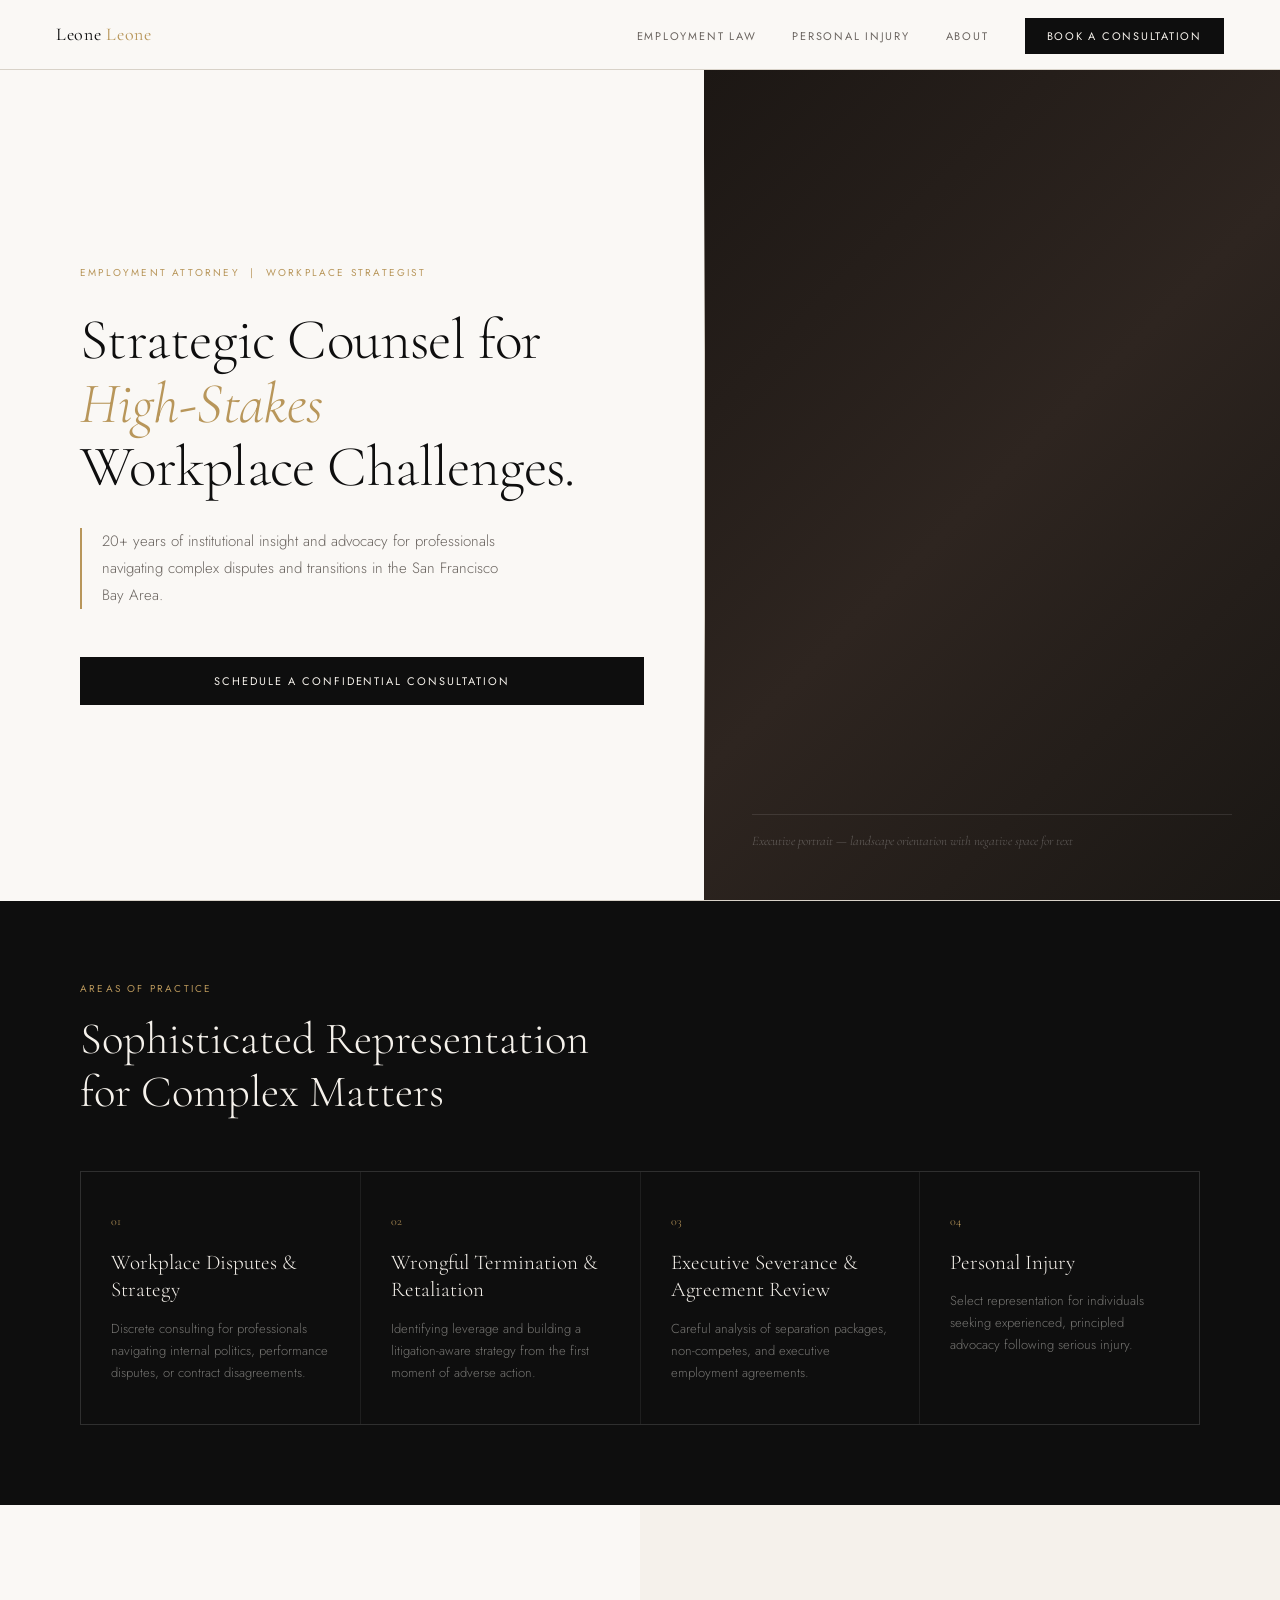
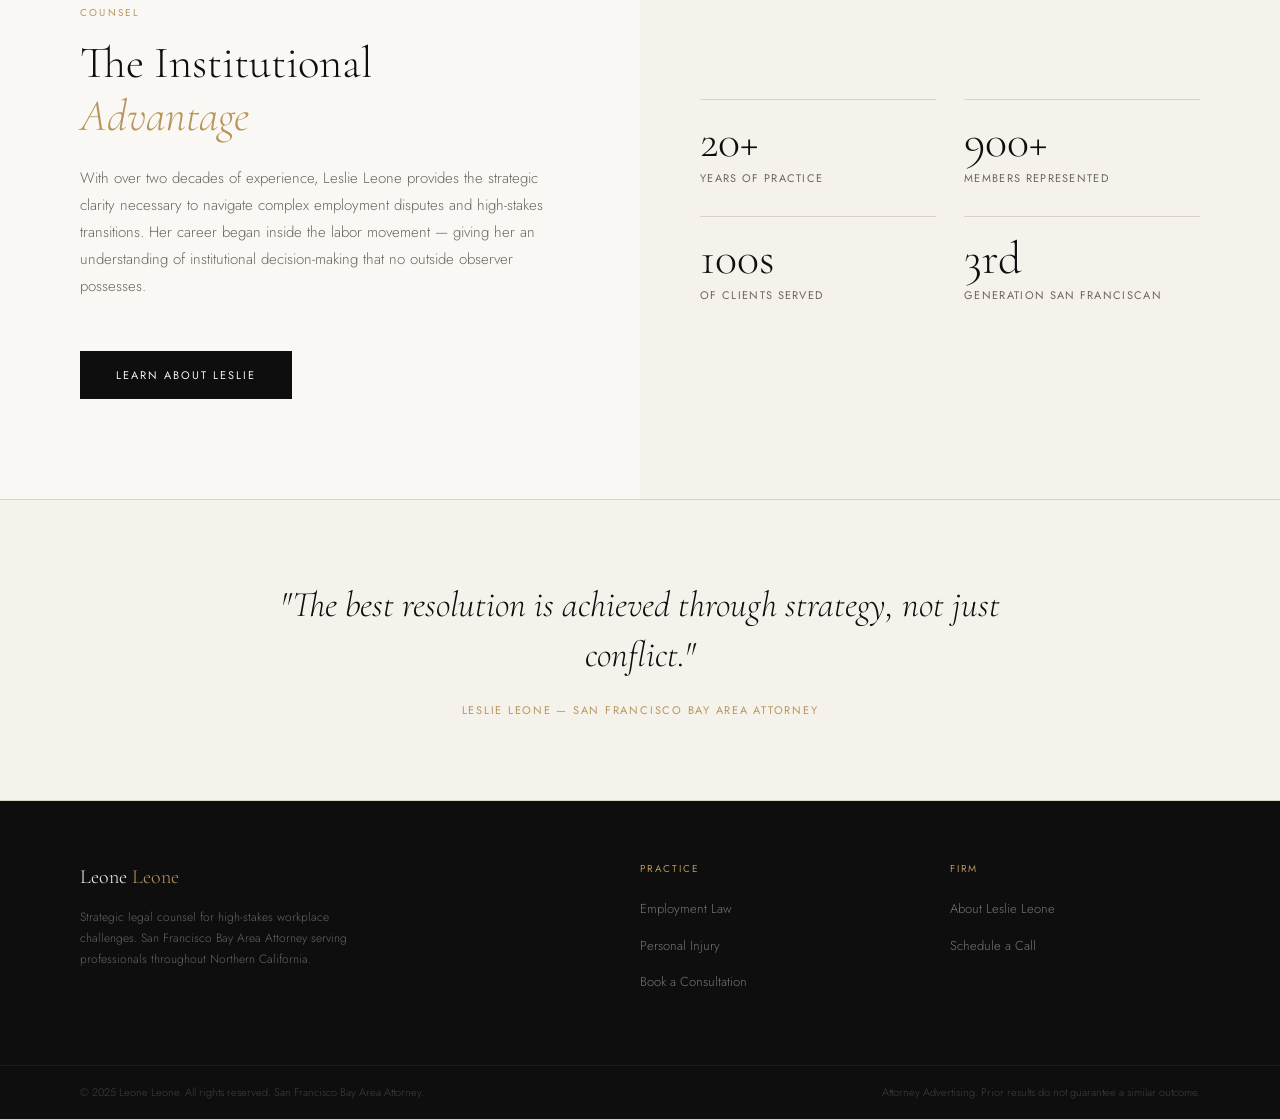
==== index.html @ 6343dbb2 "Rename leone-law-firm.html to index.html" ====
<!DOCTYPE html>
<html lang="en">
<head>
<meta charset="UTF-8">
<meta name="viewport" content="width=device-width, initial-scale=1.0">
<title>Leone Leone | San Francisco Bay Area Attorney</title>
<meta name="description" content="Strategic legal counsel for high-stakes workplace challenges. San Francisco Bay Area Attorney Leslie Leone — Employment Law and Personal Injury.">
<link rel="preconnect" href="https://fonts.googleapis.com">
<link href="https://fonts.googleapis.com/css2?family=Cormorant+Garamond:ital,wght@0,300;0,400;1,300;1,400&family=Jost:wght@200;300;400;500&display=swap" rel="stylesheet">
<style>
:root{--ink:#0e0e0e;--cream:#f5f1eb;--ww:#faf8f5;--gold:#b8965a;--goldl:#d4b07a;--mid:#6b6560;--rule:#d8d2c8;--ser:'Cormorant Garamond',Georgia,serif;--san:'Jost',sans-serif}
*,*::before,*::after{box-sizing:border-box;margin:0;padding:0}
html{scroll-behavior:smooth}
body{font-family:var(--san);background:var(--ww);color:var(--ink);font-size:16px;line-height:1.6;font-weight:300;-webkit-font-smoothing:antialiased}
nav{position:fixed;top:0;left:0;right:0;z-index:100;padding:0 56px;height:70px;display:flex;align-items:center;justify-content:space-between;background:rgba(250,248,245,.97);backdrop-filter:blur(12px);border-bottom:1px solid var(--rule)}
.logo{font-family:var(--ser);font-size:18px;font-weight:400;letter-spacing:.04em;color:var(--ink);text-decoration:none;cursor:pointer}
.logo span{color:var(--gold)}
.nl{display:flex;align-items:center;gap:36px;list-style:none}
.nl a{font-size:11px;font-weight:400;letter-spacing:.16em;text-transform:uppercase;color:var(--mid);text-decoration:none;cursor:pointer;transition:color .2s}
.nl a:hover{color:var(--ink)}
.ncta{background:var(--ink)!important;color:var(--cream)!important;padding:10px 22px!important;transition:background .2s!important}
.ncta:hover{background:var(--gold)!important;color:var(--ink)!important}
.page{display:none;padding-top:70px;min-height:100vh}
.page.active{display:block}
/* HERO */
.hero{min-height:calc(100vh - 70px);display:grid;grid-template-columns:55% 45%;position:relative;overflow:hidden}
.ht{display:flex;flex-direction:column;justify-content:center;padding:80px 60px 80px 80px}
.eyebrow{font-size:10px;font-weight:400;letter-spacing:.22em;text-transform:uppercase;color:var(--gold);margin-bottom:28px}
.headline{font-family:var(--ser);font-size:clamp(40px,4.5vw,66px);font-weight:300;line-height:1.1;margin-bottom:28px;letter-spacing:-.01em}
.headline em{font-style:italic;color:var(--gold)}
.subline{font-size:15px;font-weight:300;line-height:1.8;color:var(--mid);max-width:440px;margin-bottom:48px;border-left:2px solid var(--gold);padding-left:20px}
.btn{display:inline-block;background:var(--ink);color:var(--cream);font-size:11px;font-weight:400;letter-spacing:.18em;text-transform:uppercase;text-decoration:none;padding:16px 36px;cursor:pointer;border:none;transition:background .25s,color .25s;font-family:var(--san)}
.btn:hover{background:var(--gold);color:var(--ink)}
.hip{background:#1a1714;position:relative;overflow:hidden}
.hip::before{content:'';position:absolute;inset:0;background:linear-gradient(135deg,#1c1714 0%,#2e2520 50%,#1a1714 100%)}
.hipc{position:absolute;bottom:48px;left:48px;right:48px;font-family:var(--ser);font-size:13px;font-weight:300;font-style:italic;color:rgba(255,255,255,.28);border-top:1px solid rgba(255,255,255,.1);padding-top:16px}
.hero::after{content:'';position:absolute;left:55%;top:10%;bottom:10%;width:1px;background:linear-gradient(to bottom,transparent,var(--rule) 30%,var(--rule) 70%,transparent);pointer-events:none}
/* SHARED */
.sl{font-size:10px;font-weight:400;letter-spacing:.22em;text-transform:uppercase;color:var(--gold);margin-bottom:16px}
.st{font-family:var(--ser);font-size:clamp(30px,3.5vw,50px);font-weight:300;line-height:1.18;margin-bottom:22px}
.st em{font-style:italic;color:var(--gold)}
.sb{font-size:15px;font-weight:300;line-height:1.8;color:var(--mid)}
hr.r{border:none;border-top:1px solid var(--rule);margin:0 80px}
/* PRACTICE STRIP */
.ps{background:var(--ink);padding:80px}
.pgrid{display:grid;grid-template-columns:repeat(4,1fr);gap:1px;background:rgba(255,255,255,.07);margin-top:52px;border:1px solid rgba(255,255,255,.07)}
.pc{background:var(--ink);padding:40px 30px;cursor:pointer;transition:background .2s}
.pc:hover{background:#1d1a17}
.pn{font-family:var(--ser);font-size:12px;color:var(--gold);margin-bottom:18px}
.pt{font-family:var(--ser);font-size:21px;font-weight:300;color:var(--cream);line-height:1.3;margin-bottom:14px}
.pb{font-size:13px;font-weight:300;color:rgba(245,241,235,.45);line-height:1.7}
/* ABOUT TEASER */
.asplit{display:grid;grid-template-columns:1fr 1fr}
.al{padding:100px 60px 100px 80px}
.ar{background:var(--cream);padding:100px 80px 100px 60px;display:flex;align-items:center}
.stats{display:grid;grid-template-columns:1fr 1fr;gap:28px;width:100%}
.stat{border-top:1px solid var(--rule);padding-top:18px}
.stn{font-family:var(--ser);font-size:46px;font-weight:300;line-height:1;margin-bottom:6px}
.stl{font-size:11px;font-weight:400;letter-spacing:.12em;text-transform:uppercase;color:var(--mid)}
/* QUOTE */
.qband{background:var(--cream);padding:80px;text-align:center;border-top:1px solid var(--rule);border-bottom:1px solid var(--rule)}
.qband blockquote{font-family:var(--ser);font-size:clamp(22px,3vw,36px);font-weight:300;font-style:italic;line-height:1.4;color:var(--ink);max-width:800px;margin:0 auto}
.qband cite{display:block;margin-top:22px;font-size:11px;font-weight:400;letter-spacing:.16em;text-transform:uppercase;color:var(--gold);font-style:normal}
/* FOOTER */
footer{background:var(--ink);padding:60px 80px;display:grid;grid-template-columns:2fr 1fr 1fr;gap:60px}
.fb{font-family:var(--ser);font-size:20px;font-weight:300;color:var(--cream);margin-bottom:14px}
.fb span{color:var(--gold)}
.ftag{font-size:12px;font-weight:300;color:rgba(245,241,235,.38);line-height:1.75;max-width:300px}
.fc h4{font-size:10px;font-weight:400;letter-spacing:.18em;text-transform:uppercase;color:var(--gold);margin-bottom:18px}
.fc ul{list-style:none}
.fc li{margin-bottom:11px}
.fc a{font-size:13px;font-weight:300;color:rgba(245,241,235,.45);text-decoration:none;cursor:pointer;transition:color .2s}
.fc a:hover{color:var(--cream)}
.fbot{background:var(--ink);padding:18px 80px;border-top:1px solid rgba(255,255,255,.05);display:flex;justify-content:space-between;flex-wrap:wrap;gap:8px}
.fbot p{font-size:11px;color:rgba(245,241,235,.22);font-weight:300}
/* ABOUT PAGE */
.ahero{padding:80px;border-bottom:1px solid var(--rule);display:grid;grid-template-columns:2fr 1fr;gap:80px;align-items:end}
.asecs{padding:80px;display:grid;grid-template-columns:1fr 1fr 1fr;gap:56px}
.asec h3{font-family:var(--ser);font-size:26px;font-weight:300;margin-bottom:18px;padding-bottom:16px;border-bottom:1px solid var(--rule)}
.asec p{font-size:14px;line-height:1.85;color:var(--mid);font-weight:300;margin-bottom:14px}
/* EMPLOYMENT */
.emph{background:var(--ink);padding:100px 80px;position:relative;overflow:hidden}
.emph::before{content:'';position:absolute;inset:0;background:radial-gradient(ellipse at 70% 50%,rgba(184,150,90,.07) 0%,transparent 65%);pointer-events:none}
.feats{background:var(--cream);padding:80px;border-bottom:1px solid var(--rule)}
.feati{display:grid;grid-template-columns:1fr 2fr;gap:80px}
.fbadge{font-size:10px;font-weight:400;letter-spacing:.2em;text-transform:uppercase;color:var(--gold);margin-bottom:14px}
.fq{font-family:var(--ser);font-style:italic;font-size:17px;line-height:1.7;color:var(--mid);border-left:2px solid var(--gold);padding-left:20px;margin-bottom:32px}
.sbul{list-style:none;display:grid;grid-template-columns:1fr 1fr;gap:18px}
.sbul li{padding:20px 22px;background:var(--ww);border:1px solid var(--rule)}
.sbul li strong{display:block;font-size:11px;font-weight:500;letter-spacing:.12em;text-transform:uppercase;margin-bottom:6px}
.sbul li span{font-size:13px;color:var(--mid);font-weight:300;line-height:1.6}
.sgrid{padding:0 80px 80px;display:grid;grid-template-columns:1fr 1fr 1fr;gap:1px;background:var(--rule)}
.si{background:var(--ww);padding:40px 32px}
.sin{font-family:var(--ser);font-size:11px;color:var(--gold);margin-bottom:14px;letter-spacing:.06em}
.si h3{font-family:var(--ser);font-size:23px;font-weight:300;margin-bottom:12px;line-height:1.25}
.si p{font-size:13px;color:var(--mid);line-height:1.75;font-weight:300}
.ctabar{background:var(--cream);padding:44px 80px;border-top:1px solid var(--rule);display:flex;align-items:center;gap:36px;flex-wrap:wrap}
/* BOOKING */
.bkhead{padding:80px 80px 56px;border-bottom:1px solid var(--rule);max-width:720px}
.bkcards{padding:60px 80px;display:grid;grid-template-columns:repeat(3,1fr);gap:22px}
.bkc{border:1px solid var(--rule);padding:38px 30px;cursor:pointer;transition:border-color .25s,box-shadow .25s}
.bkc:hover{border-color:var(--gold);box-shadow:0 6px 32px rgba(0,0,0,.06)}
.bkc.dk{border-color:var(--ink);background:var(--ink)}
.bcl{font-size:10px;font-weight:400;letter-spacing:.2em;text-transform:uppercase;color:var(--gold);margin-bottom:10px}
.bkc.dk .bcl{color:var(--goldl)}
.bdur{font-family:var(--ser);font-size:48px;font-weight:300;color:var(--ink);line-height:1;margin-bottom:2px}
.bkc.dk .bdur{color:var(--cream)}
.bunt{font-size:11px;color:var(--mid);letter-spacing:.1em;text-transform:uppercase;margin-bottom:18px}
.bkc.dk .bunt{color:rgba(245,241,235,.4)}
.bprice{font-family:var(--ser);font-size:26px;font-weight:300;margin-bottom:14px;padding-bottom:14px;border-bottom:1px solid var(--rule)}
.bkc.dk .bprice{color:var(--cream);border-bottom-color:rgba(255,255,255,.1)}
.bdesc{font-size:13px;font-weight:300;color:var(--mid);line-height:1.75;margin-bottom:26px}
.bkc.dk .bdesc{color:rgba(245,241,235,.5)}
.bbtn{display:block;width:100%;padding:12px;background:transparent;border:1px solid var(--rule);font-size:11px;letter-spacing:.14em;text-transform:uppercase;cursor:pointer;font-family:var(--san);text-align:center;transition:background .2s,color .2s,border-color .2s}
.bbtn:hover{background:var(--ink);color:var(--cream);border-color:var(--ink)}
.bkc.dk .bbtn{border-color:var(--gold);color:var(--gold)}
.bkc.dk .bbtn:hover{background:var(--gold);color:var(--ink)}
.bform{padding:0 80px 80px;max-width:880px}
.bftitle{font-family:var(--ser);font-size:26px;font-weight:300;margin-bottom:32px;padding-bottom:18px;border-bottom:1px solid var(--rule)}
.fgrid{display:grid;grid-template-columns:1fr 1fr;gap:18px}
.fg{display:flex;flex-direction:column;gap:7px}
.fg.full{grid-column:1/-1}
.fg label{font-size:10px;font-weight:500;letter-spacing:.15em;text-transform:uppercase;color:var(--mid)}
.fg input,.fg select,.fg textarea{border:1px solid var(--rule);background:transparent;padding:11px 15px;font-family:var(--san);font-size:14px;font-weight:300;color:var(--ink);outline:none;transition:border-color .2s;-webkit-appearance:none;width:100%}
.fg input:focus,.fg select:focus,.fg textarea:focus{border-color:var(--gold)}
.fg textarea{resize:vertical;min-height:110px}
.snote{font-size:12px;color:var(--mid);font-weight:300;font-style:italic;margin-top:4px}
.ackw{margin-top:22px;padding:22px;background:var(--cream);border:1px solid var(--rule);display:flex;gap:14px;align-items:flex-start}
.ackw input[type=checkbox]{margin-top:2px;width:15px;height:15px;flex-shrink:0;accent-color:var(--ink);cursor:pointer}
.ackw p{font-size:12px;font-weight:300;color:var(--mid);line-height:1.7}
.subm{margin-top:26px;padding:15px 44px;background:var(--ink);color:var(--cream);border:none;font-family:var(--san);font-size:11px;letter-spacing:.18em;text-transform:uppercase;cursor:pointer;transition:background .2s}
.subm:hover{background:var(--gold);color:var(--ink)}
/* SUCCESS */
.succ{display:none;padding:100px 80px;max-width:720px}
.succ.on{display:block}
.succmark{font-family:var(--ser);font-size:44px;color:var(--gold);margin-bottom:28px}
.succ h2{font-family:var(--ser);font-size:36px;font-weight:300;margin-bottom:18px;line-height:1.2}
.succ > p{font-size:15px;font-weight:300;color:var(--mid);line-height:1.8;margin-bottom:14px}
.eprev{margin-top:36px;border:1px solid var(--rule)}
.ehead{padding:14px 22px;background:var(--ink);font-size:11px;letter-spacing:.11em;text-transform:uppercase;color:var(--cream);font-weight:300}
.ebody{padding:26px 22px;font-size:14px;font-weight:300;color:var(--mid);line-height:1.8}
.ebody p{margin-bottom:12px}
.ebody ul{padding-left:20px;margin:14px 0}
.ebody li{margin-bottom:9px;font-size:13px}
/* PI */
.pihero{background:var(--ink);padding:100px 80px;position:relative;overflow:hidden}
.pihero::before{content:'';position:absolute;inset:0;background:radial-gradient(ellipse at 30% 50%,rgba(184,150,90,.07) 0%,transparent 65%);pointer-events:none}
.pinotice{background:var(--cream);padding:48px 80px;border-bottom:1px solid var(--rule);display:grid;grid-template-columns:1fr 2fr;gap:56px;align-items:center}
.pinotice h3{font-family:var(--ser);font-size:26px;font-weight:300}
.pinotice p{font-size:14px;font-weight:300;color:var(--mid);line-height:1.8}
.pisplit{padding:80px;display:grid;grid-template-columns:1fr 1fr;gap:60px}
.pisvcs{display:flex;flex-direction:column;gap:22px}
.pisvc{padding:26px;border:1px solid var(--rule)}
.pisvc h4{font-family:var(--ser);font-size:20px;font-weight:300;margin-bottom:9px}
.pisvc p{font-size:13px;color:var(--mid);line-height:1.7;font-weight:300}
/* RESPONSIVE */
@media(max-width:920px){
  nav{padding:0 20px}
  .nl{gap:16px}
  .hero,.asplit,.ahero,.feati,.pinotice,.pisplit{grid-template-columns:1fr}
  .hip,.hero::after{display:none}
  .ht{padding:56px 24px}
  hr.r,footer{padding-left:24px;padding-right:24px}
  hr.r{margin:0 24px}
  .ps,.feats,.emph,.pihero{padding:60px 24px}
  .pgrid{grid-template-columns:1fr 1fr}
  .al{padding:60px 24px}
  .ar{padding:60px 24px}
  .ahero,.asecs,.sgrid,.bkcards{grid-template-columns:1fr;padding:40px 24px}
  .bkhead,.bform,.ctabar,.pinotice,.pisplit{padding-left:24px;padding-right:24px}
  .sbul,.fgrid{grid-template-columns:1fr}
  footer{grid-template-columns:1fr;padding:40px 24px;gap:32px}
  .fbot{padding:16px 24px}
  .succ{padding:60px 24px}
  .stats{grid-template-columns:1fr 1fr}
  .qband{padding:60px 24px}
}
@keyframes fadeUp{from{opacity:0;transform:translateY(18px)}to{opacity:1;transform:translateY(0)}}
.page.active .eyebrow{animation:fadeUp .55s ease both}
.page.active .headline{animation:fadeUp .65s .08s ease both}
.page.active .subline{animation:fadeUp .65s .18s ease both}
.page.active .btn{animation:fadeUp .65s .28s ease both}
</style>
</head>
<body>

<nav>
  <a class="logo" onclick="show('home')">Leone <span>Leone</span></a>
  <ul class="nl">
    <li><a onclick="show('employment')">Employment Law</a></li>
    <li><a onclick="show('pi')">Personal Injury</a></li>
    <li><a onclick="show('about')">About</a></li>
    <li><a class="ncta" onclick="show('book')">Book a Consultation</a></li>
  </ul>
</nav>

<!-- HOME -->
<div id="page-home" class="page active">
  <section class="hero">
    <div class="ht">
      <p class="eyebrow">Employment Attorney &nbsp;|&nbsp; Workplace Strategist</p>
      <h1 class="headline">Strategic Counsel for<br><em>High-Stakes</em><br>Workplace Challenges.</h1>
      <p class="subline">20+ years of institutional insight and advocacy for professionals navigating complex disputes and transitions in the San Francisco Bay Area.</p>
      <button class="btn" onclick="show('book')">Schedule a Confidential Consultation</button>
    </div>
    <div class="hip">
      <p class="hipc">Executive portrait — landscape orientation with negative space for text</p>
    </div>
  </section>
  <hr class="r">
  <section class="ps">
    <p class="sl">Areas of Practice</p>
    <h2 class="st" style="color:var(--cream)">Sophisticated Representation<br>for Complex Matters</h2>
    <div class="pgrid">
      <div class="pc" onclick="show('employment')"><p class="pn">01</p><h3 class="pt">Workplace Disputes &amp; Strategy</h3><p class="pb">Discrete consulting for professionals navigating internal politics, performance disputes, or contract disagreements.</p></div>
      <div class="pc" onclick="show('employment')"><p class="pn">02</p><h3 class="pt">Wrongful Termination &amp; Retaliation</h3><p class="pb">Identifying leverage and building a litigation-aware strategy from the first moment of adverse action.</p></div>
      <div class="pc" onclick="show('employment')"><p class="pn">03</p><h3 class="pt">Executive Severance &amp; Agreement Review</h3><p class="pb">Careful analysis of separation packages, non-competes, and executive employment agreements.</p></div>
      <div class="pc" onclick="show('pi')"><p class="pn">04</p><h3 class="pt">Personal Injury</h3><p class="pb">Select representation for individuals seeking experienced, principled advocacy following serious injury.</p></div>
    </div>
  </section>
  <div class="asplit">
    <div class="al">
      <p class="sl">Counsel</p>
      <h2 class="st">The Institutional<br><em>Advantage</em></h2>
      <p class="sb" style="max-width:480px">With over two decades of experience, Leslie Leone provides the strategic clarity necessary to navigate complex employment disputes and high-stakes transitions. Her career began inside the labor movement — giving her an understanding of institutional decision-making that no outside observer possesses.</p>
      <br><br>
      <button class="btn" onclick="show('about')">Learn About Leslie</button>
    </div>
    <div class="ar">
      <div class="stats">
        <div class="stat"><p class="stn">20+</p><p class="stl">Years of Practice</p></div>
        <div class="stat"><p class="stn">900+</p><p class="stl">Members Represented</p></div>
        <div class="stat"><p class="stn">100s</p><p class="stl">of Clients Served</p></div>
        <div class="stat"><p class="stn">3rd</p><p class="stl">Generation San Franciscan</p></div>
      </div>
    </div>
  </div>
  <div class="qband">
    <blockquote>"The best resolution is achieved through strategy, not just conflict."</blockquote>
    <cite>Leslie Leone — San Francisco Bay Area Attorney</cite>
  </div>
  <footer>
    <div><p class="fb">Leone <span>Leone</span></p><p class="ftag">Strategic legal counsel for high-stakes workplace challenges. San Francisco Bay Area Attorney serving professionals throughout Northern California.</p></div>
    <div class="fc"><h4>Practice</h4><ul><li><a onclick="show('employment')">Employment Law</a></li><li><a onclick="show('pi')">Personal Injury</a></li><li><a onclick="show('book')">Book a Consultation</a></li></ul></div>
    <div class="fc"><h4>Firm</h4><ul><li><a onclick="show('about')">About Leslie Leone</a></li><li><a onclick="show('book')">Schedule a Call</a></li></ul></div>
  </footer>
  <div class="fbot"><p>© 2025 Leone Leone. All rights reserved. San Francisco Bay Area Attorney.</p><p>Attorney Advertising. Prior results do not guarantee a similar outcome.</p></div>
</div>

<!-- ABOUT -->
<div id="page-about" class="page">
  <div class="ahero">
    <div>
      <p class="sl">About</p>
      <h1 class="st" style="font-size:clamp(36px,5vw,60px)">Leslie Leone</h1>
      <p class="sb" style="max-width:580px">With over two decades of experience as an attorney and advisor, Leslie Leone provides the strategic clarity necessary to navigate complex employment disputes and high-stakes transitions.</p>
    </div>
    <div>
      <div style="border:1px solid var(--rule);padding:26px 22px">
        <p style="font-size:10px;letter-spacing:.14em;text-transform:uppercase;color:var(--gold);margin-bottom:11px">Contact</p>
        <p style="font-size:14px;font-weight:300;color:var(--mid);line-height:1.75">San Francisco Bay Area Attorney<br>Leone Leone<br>San Francisco, CA</p>
        <br>
        <button onclick="show('book')" style="margin-top:6px;display:block;width:100%;padding:12px;background:transparent;border:1px solid var(--rule);font-family:var(--san);font-size:11px;letter-spacing:.14em;text-transform:uppercase;cursor:pointer;transition:background .2s,color .2s" onmouseover="this.style.background='var(--ink)';this.style.color='var(--cream)'" onmouseout="this.style.background='transparent';this.style.color='var(--ink)'">Schedule a Consultation</button>
      </div>
    </div>
  </div>
  <div class="asecs">
    <div class="asec">
      <h3>The Institutional Advantage</h3>
      <p>Leslie began her career at the center of the labor movement. As a Staff Attorney and Business Agent for Teamsters Union Local 856, she negotiated improved wages and benefits and represented over 900 members across hospitals, public safety, and private industry.</p>
      <p>This "inside-out" understanding of how institutional decisions are made — and where leverage actually resides — is the foundation of her consulting practice.</p>
    </div>
    <div class="asec">
      <h3>A Career of Advocacy</h3>
      <p>As the founder of Leone Leone, Leslie has spent nearly twenty years representing hundreds of clients in employment and personal injury matters. Her deep experience with the legal process allows her to provide a "litigation-aware" strategy — helping clients resolve high-stress situations through sophisticated negotiation before they escalate.</p>
      <p>She continues to provide select, high-level representation for clients in both employment and personal injury matters.</p>
    </div>
    <div class="asec">
      <h3>The Future of Work</h3>
      <p>A third-generation San Franciscan, Leslie is focused on the intersection of law and technology. She advises on the strategic shifts caused by AI and emerging workplace dynamics, ensuring her clients are prepared for the future of the employment relationship.</p>
    </div>
  </div>
  <div class="qband">
    <blockquote>"Strategic clarity for every stage of the employment relationship — from negotiation to resolution."</blockquote>
    <cite>Leslie Leone — San Francisco Bay Area Attorney</cite>
  </div>
  <footer>
    <div><p class="fb">Leone <span>Leone</span></p><p class="ftag">Strategic legal counsel for high-stakes workplace challenges. San Francisco Bay Area Attorney serving professionals throughout Northern California.</p></div>
    <div class="fc"><h4>Practice</h4><ul><li><a onclick="show('employment')">Employment Law</a></li><li><a onclick="show('pi')">Personal Injury</a></li><li><a onclick="show('book')">Book a Consultation</a></li></ul></div>
    <div class="fc"><h4>Firm</h4><ul><li><a onclick="show('about')">About Leslie Leone</a></li><li><a onclick="show('book')">Schedule a Call</a></li></ul></div>
  </footer>
  <div class="fbot"><p>© 2025 Leone Leone. All rights reserved. San Francisco Bay Area Attorney.</p><p>Attorney Advertising. Prior results do not guarantee a similar outcome.</p></div>
</div>

<!-- EMPLOYMENT -->
<div id="page-employment" class="page">
  <div class="emph">
    <p class="sl">Employment Law</p>
    <h1 class="st" style="color:var(--cream);max-width:700px">Workplace Strategy &amp;<br><em style="color:var(--goldl)">Employment Counsel</em></h1>
    <p class="sb" style="color:rgba(245,241,235,.55);max-width:560px">Sophisticated representation for professionals and executives navigating the full spectrum of employment challenges. San Francisco Bay Area Attorney Leslie Leone brings institutional insight to every engagement.</p>
  </div>
  <div class="feats">
    <div class="feati">
      <div>
        <p class="fbadge">Featured Practice</p>
        <h2 style="font-family:var(--ser);font-size:36px;font-weight:300;line-height:1.2">Workplace Disputes &amp; Strategy</h2>
      </div>
      <div>
        <p class="fq">"The best resolution is achieved through strategy, not just conflict."</p>
        <p style="font-size:14px;color:var(--mid);font-weight:300;line-height:1.8;margin-bottom:28px">Leslie Leone provides discrete consulting for professionals navigating internal politics, performance disputes, or contract disagreements. Before any formal action is taken, understanding your leverage is essential.</p>
        <ul class="sbul">
          <li><strong>Leverage Assessment</strong><span>Identifying your strongest position before you take action — a clear-eyed analysis of institutional power dynamics.</span></li>
          <li><strong>Strategic Communication</strong><span>Crafting the right message for HR, management, or boards — precision language that protects your position.</span></li>
        </ul>
      </div>
    </div>
  </div>
  <div class="sgrid">
    <div class="si"><p class="sin">02</p><h3>Wrongful Termination &amp; Retaliation</h3><p>Representing employees whose termination violated California law — including retaliation for whistleblowing, protected leave, or discrimination complaints. Building a litigation-aware strategy from day one.</p></div>
    <div class="si"><p class="sin">03</p><h3>Executive Severance &amp; Agreement Review</h3><p>Careful negotiation and review of separation packages, executive employment agreements, non-compete clauses, and equity provisions. Protecting what you've earned.</p></div>
    <div class="si"><p class="sin">04</p><h3>Sexual Harassment &amp; Workplace Misconduct</h3><p>Discrete, experienced representation for individuals facing harassment or a hostile work environment. Comprehensive guidance on reporting obligations and legal remedies available.</p></div>
  </div>
  <div class="ctabar">
    <div><p class="sl">Ready to discuss your situation?</p><p style="font-size:14px;color:var(--mid);font-weight:300">A confidential consultation is the first step.</p></div>
    <button class="btn" onclick="show('book')">Book a Consultation</button>
  </div>
  <footer>
    <div><p class="fb">Leone <span>Leone</span></p><p class="ftag">Strategic legal counsel for high-stakes workplace challenges. San Francisco Bay Area Attorney serving professionals throughout Northern California.</p></div>
    <div class="fc"><h4>Practice</h4><ul><li><a onclick="show('employment')">Employment Law</a></li><li><a onclick="show('pi')">Personal Injury</a></li><li><a onclick="show('book')">Book a Consultation</a></li></ul></div>
    <div class="fc"><h4>Firm</h4><ul><li><a onclick="show('about')">About Leslie Leone</a></li><li><a onclick="show('book')">Schedule a Call</a></li></ul></div>
  </footer>
  <div class="fbot"><p>© 2025 Leone Leone. All rights reserved. San Francisco Bay Area Attorney.</p><p>Attorney Advertising. Prior results do not guarantee a similar outcome.</p></div>
</div>

<!-- PERSONAL INJURY -->
<div id="page-pi" class="page">
  <div class="pihero">
    <p class="sl">Personal Injury</p>
    <h1 class="st" style="color:var(--cream);max-width:680px">Principled Advocacy for<br><em style="color:var(--goldl)">Serious Injuries</em></h1>
    <p class="sb" style="color:rgba(245,241,235,.55);max-width:540px">Leslie Leone offers select representation for individuals who have suffered serious personal injury. Her approach combines rigorous legal analysis with the strategic sensibility built over two decades of practice.</p>
  </div>
  <div class="pinotice">
    <h3>Complimentary Preliminary Call Available</h3>
    <p>For Personal Injury inquiries, Leslie offers a 15-minute complimentary preliminary call to assess your matter. This allows for a candid, no-cost conversation before any commitment is made. To schedule, please book through the consultation page and select the Personal Injury option.</p>
  </div>
  <div class="pisplit">
    <div>
      <p class="sl">Approach</p>
      <h2 class="st">Litigation-Aware<br>from Day One</h2>
      <p class="sb">Every personal injury matter is evaluated with an eye toward resolution — whether through skilled negotiation or, when necessary, litigation. Leslie's depth of experience ensures your rights are fully protected at every stage.</p>
    </div>
    <div class="pisvcs">
      <div class="pisvc"><h4>Motor Vehicle Accidents</h4><p>Comprehensive representation for injuries resulting from automobile, motorcycle, and rideshare accidents.</p></div>
      <div class="pisvc"><h4>Premises Liability</h4><p>Holding property owners accountable for dangerous conditions that cause serious harm.</p></div>
      <div class="pisvc"><h4>Workplace Injuries</h4><p>Navigating the intersection of workers' compensation and third-party liability claims.</p></div>
    </div>
  </div>
  <div class="ctabar">
    <div><p class="sl">Begin with a complimentary call</p><p style="font-size:14px;color:var(--mid);font-weight:300">Personal Injury inquiries only — 15 minutes, no charge.</p></div>
    <button class="btn" onclick="show('book')">Schedule a Preliminary Call</button>
  </div>
  <footer>
    <div><p class="fb">Leone <span>Leone</span></p><p class="ftag">Strategic legal counsel for high-stakes workplace challenges. San Francisco Bay Area Attorney serving professionals throughout Northern California.</p></div>
    <div class="fc"><h4>Practice</h4><ul><li><a onclick="show('employment')">Employment Law</a></li><li><a onclick="show('pi')">Personal Injury</a></li><li><a onclick="show('book')">Book a Consultation</a></li></ul></div>
    <div class="fc"><h4>Firm</h4><ul><li><a onclick="show('about')">About Leslie Leone</a></li><li><a onclick="show('book')">Schedule a Call</a></li></ul></div>
  </footer>
  <div class="fbot"><p>© 2025 Leone Leone. All rights reserved. San Francisco Bay Area Attorney.</p><p>Attorney Advertising. Prior results do not guarantee a similar outcome.</p></div>
</div>

<!-- BOOKING -->
<div id="page-book" class="page">
  <!-- Success -->
  <div id="succ" class="succ">
    <p class="succmark">&#10022;</p>
    <h2>Your Consultation Is Confirmed.</h2>
    <p>Thank you for booking with Leslie Leone. A confirmation has been sent to your email address with full details and preparation instructions.</p>
    <div class="eprev">
      <div class="ehead">Confirmation Email — Preparing for our Strategic Evaluation | Leslie Leone</div>
      <div class="ebody">
        <p>Hi [Client Name],</p>
        <p>Your consultation is confirmed for [Date] at [Time].</p>
        <p>To ensure we maximize our time together, please follow these guidelines:</p>
        <ul>
          <li><strong>Document Policy:</strong> Please do not send full document sets (contracts, 40+ page files, or medical records) prior to our call. To keep your costs predictable, I review relevant materials during our scheduled session so we can analyze them together in real-time.</li>
          <li><strong>The Summary:</strong> Please reply to this email with a concise, one-page summary or bulleted timeline of the top 5-7 most critical events.</li>
          <li><strong>Your Goal:</strong> Be ready to define your "Ideal Outcome" (e.g., a graceful exit, a specific compensation target, or staying in your role).</li>
        </ul>
        <p><em>Note on Scope: This session is a one-time strategic evaluation and does not create an attorney-client relationship.</em></p>
      </div>
    </div>
  </div>
  <!-- Form View -->
  <div id="bview">
    <div class="bkhead">
      <p class="sl">Book a Consultation</p>
      <h1 class="st">Schedule Your<br><em>Strategic Evaluation</em></h1>
      <p class="sb">Select the session that best fits your situation. All consultations are strictly confidential.</p>
    </div>
    <div class="bkcards">
      <div class="bkc" id="c30" onclick="pick('30min')">
        <p class="bcl">Initial Review</p>
        <p class="bdur">30</p>
        <p class="bunt">Minutes</p>
        <p class="bprice">$350</p>
        <p class="bdesc">Best for a focused discussion on a single, urgent workplace incident.</p>
        <div class="bbtn">Select This Session</div>
      </div>
      <div class="bkc dk" id="c60" onclick="pick('60min')">
        <p class="bcl">Strategic Evaluation</p>
        <p class="bdur">60</p>
        <p class="bunt">Minutes</p>
        <p class="bprice">$600</p>
        <p class="bdesc">Best for a high-level assessment of complex situations to identify immediate risks and leverage.</p>
        <div class="bbtn">Select This Session</div>
      </div>
      <div class="bkc" id="c15" onclick="pick('15min')">
        <p class="bcl">Preliminary Call</p>
        <p class="bdur">15</p>
        <p class="bunt">Minutes</p>
        <p class="bprice">Complimentary</p>
        <p class="bdesc">Strictly for Personal Injury inquiries only.</p>
        <div class="bbtn">Select This Session</div>
      </div>
    </div>
    <div class="bform">
      <p class="bftitle">Complete Your Booking</p>
      <div class="fgrid">
        <div class="fg"><label>First Name *</label><input type="text" id="fn" placeholder="First name"></div>
        <div class="fg"><label>Last Name *</label><input type="text" id="ln" placeholder="Last name"></div>
        <div class="fg"><label>Email Address *</label><input type="email" id="em" placeholder="your@email.com"></div>
        <div class="fg"><label>Phone Number</label><input type="tel" id="ph" placeholder="(415) 000-0000"></div>
        <div class="fg"><label>Session Type *</label>
          <select id="sess">
            <option value="">-- Select a session --</option>
            <option value="30min">30-Minute Initial Review -- $350</option>
            <option value="60min">60-Minute Strategic Evaluation -- $600</option>
            <option value="15min">15-Minute Preliminary Call -- Complimentary (Personal Injury only)</option>
          </select>
        </div>
        <div class="fg"><label>Preferred Date</label><input type="date" id="dt"></div>
        <div class="fg full">
          <label>Matter Summary * <span style="color:var(--gold)">(Maximum 5 sentences)</span></label>
          <textarea id="summ" placeholder="Please distill the key facts of your situation in no more than 5 sentences. Focus on the most critical events and the outcome you are seeking."></textarea>
          <p class="snote">This summary ensures we use our time together as strategically as possible.</p>
        </div>
      </div>
      <div class="ackw">
        <input type="checkbox" id="ack">
        <p>By booking this session, you acknowledge: <strong>(1)</strong> This is a one-time preliminary evaluation to determine potential strategy and does not create an attorney-client relationship, and <strong>(2)</strong> Should we move forward with formal representation or deeper analysis, engagement begins at <strong>$650/hour</strong> with a <strong>$1,500 initial retainer</strong>.</p>
      </div>
      <button class="subm" onclick="submitForm()">Confirm &amp; Submit</button>
    </div>
  </div>
  <footer>
    <div><p class="fb">Leone <span>Leone</span></p><p class="ftag">Strategic legal counsel for high-stakes workplace challenges. San Francisco Bay Area Attorney serving professionals throughout Northern California.</p></div>
    <div class="fc"><h4>Practice</h4><ul><li><a onclick="show('employment')">Employment Law</a></li><li><a onclick="show('pi')">Personal Injury</a></li></ul></div>
    <div class="fc"><h4>Firm</h4><ul><li><a onclick="show('about')">About Leslie Leone</a></li></ul></div>
  </footer>
  <div class="fbot"><p>© 2025 Leone Leone. All rights reserved. San Francisco Bay Area Attorney.</p><p>Attorney Advertising. Prior results do not guarantee a similar outcome.</p></div>
</div>

<script>
function show(id){
  document.querySelectorAll('.page').forEach(p=>p.classList.remove('active'));
  document.getElementById('page-'+id).classList.add('active');
  window.scrollTo({top:0,behavior:'smooth'});
  if(id==='book'){
    document.getElementById('succ').classList.remove('on');
    document.getElementById('bview').style.display='block';
  }
}
function pick(tier){
  ['c30','c60','c15'].forEach(id=>{
    var c=document.getElementById(id);
    if(!c.classList.contains('dk')){c.style.borderColor='';c.style.boxShadow='';}
  });
  var map={'30min':'c30','60min':'c60','15min':'c15'};
  var card=document.getElementById(map[tier]);
  if(card&&!card.classList.contains('dk')){
    card.style.borderColor='var(--gold)';
    card.style.boxShadow='0 6px 32px rgba(0,0,0,.07)';
  }
  document.getElementById('sess').value=tier;
  document.querySelector('.bform').scrollIntoView({behavior:'smooth',block:'start'});
}
function submitForm(){
  var fn=document.getElementById('fn').value.trim();
  var em=document.getElementById('em').value.trim();
  var sess=document.getElementById('sess').value;
  var summ=document.getElementById('summ').value.trim();
  var ack=document.getElementById('ack').checked;
  if(!fn||!em||!sess||!summ){alert('Please complete all required fields, including the Matter Summary.');return;}
  if(!ack){alert('Please acknowledge the terms before submitting.');return;}
  var sentences=summ.split(/[.!?]+/).filter(function(s){return s.trim().length>0;});
  if(sentences.length>5){alert('Please keep your Matter Summary to a maximum of 5 sentences.');return;}
  document.getElementById('bview').style.display='none';
  document.getElementById('succ').classList.add('on');
  window.scrollTo({top:0,behavior:'smooth'});
}
</script>
</body>
</html>
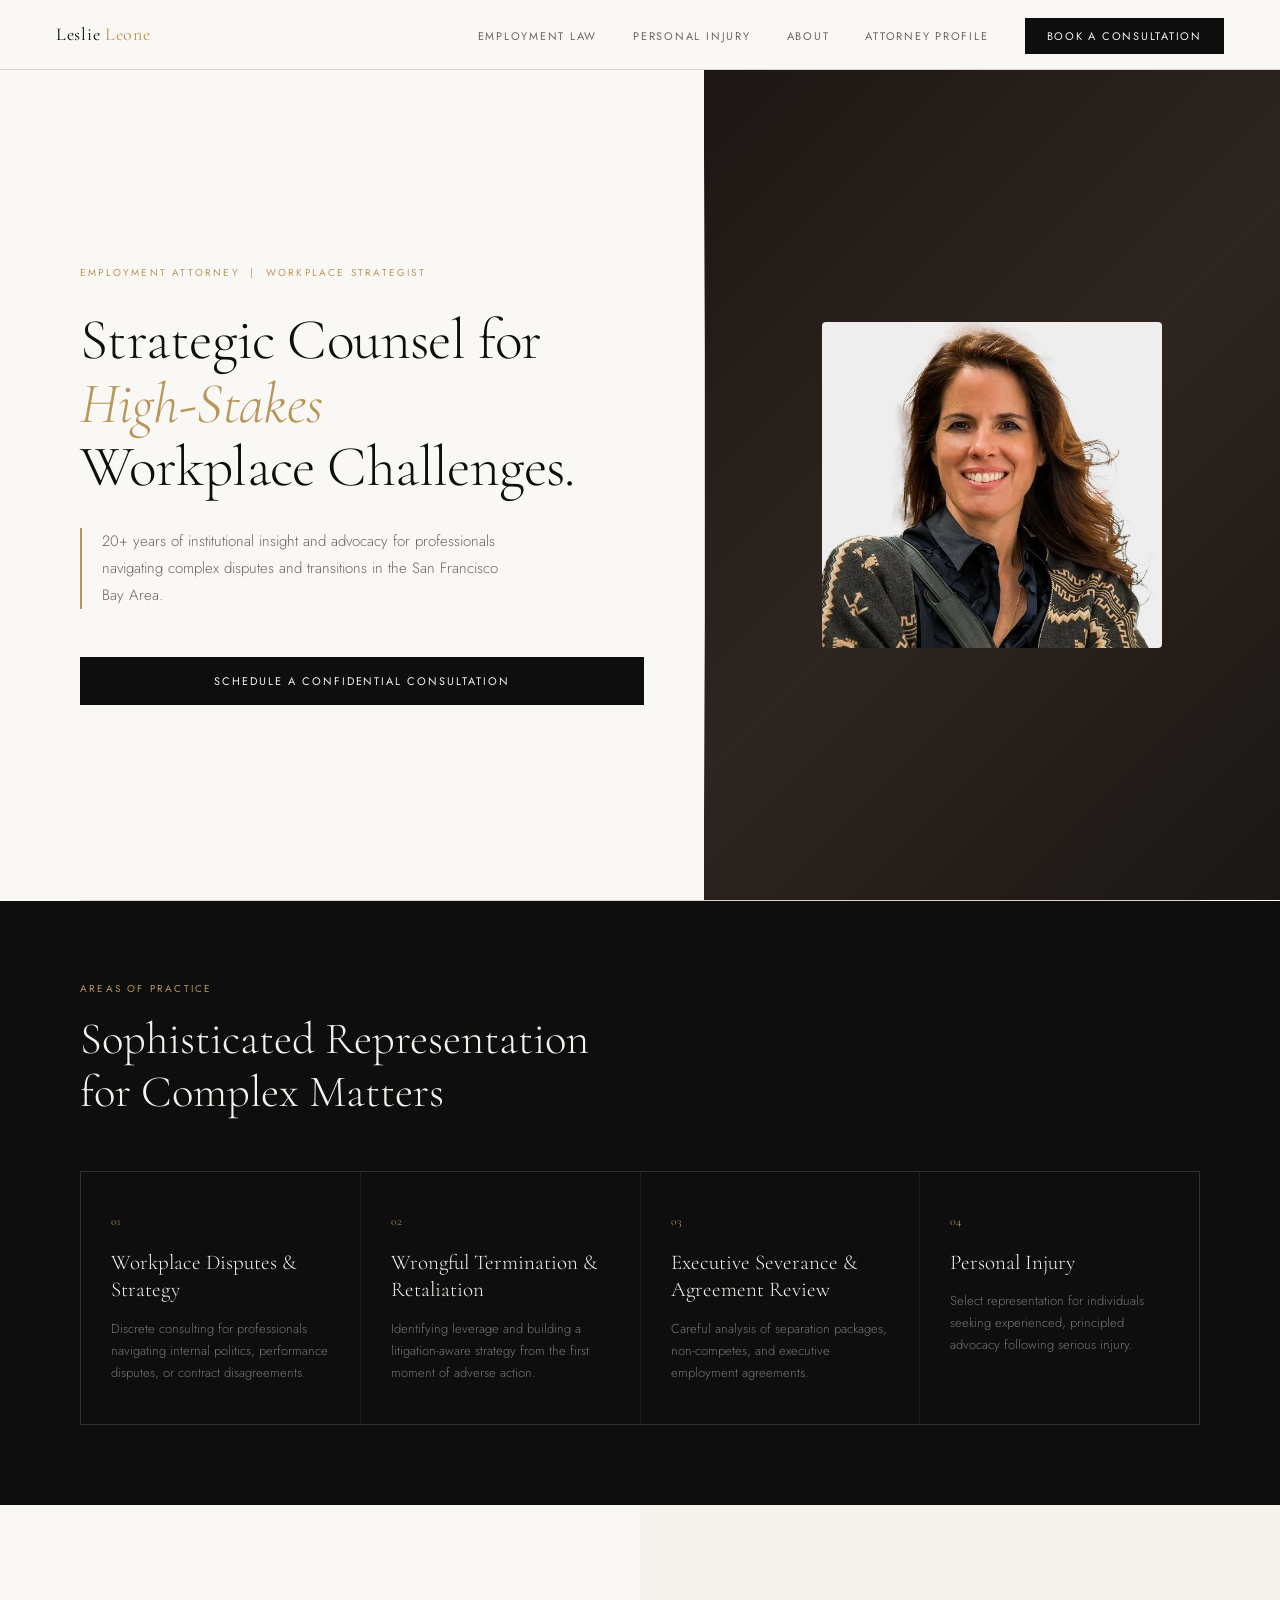
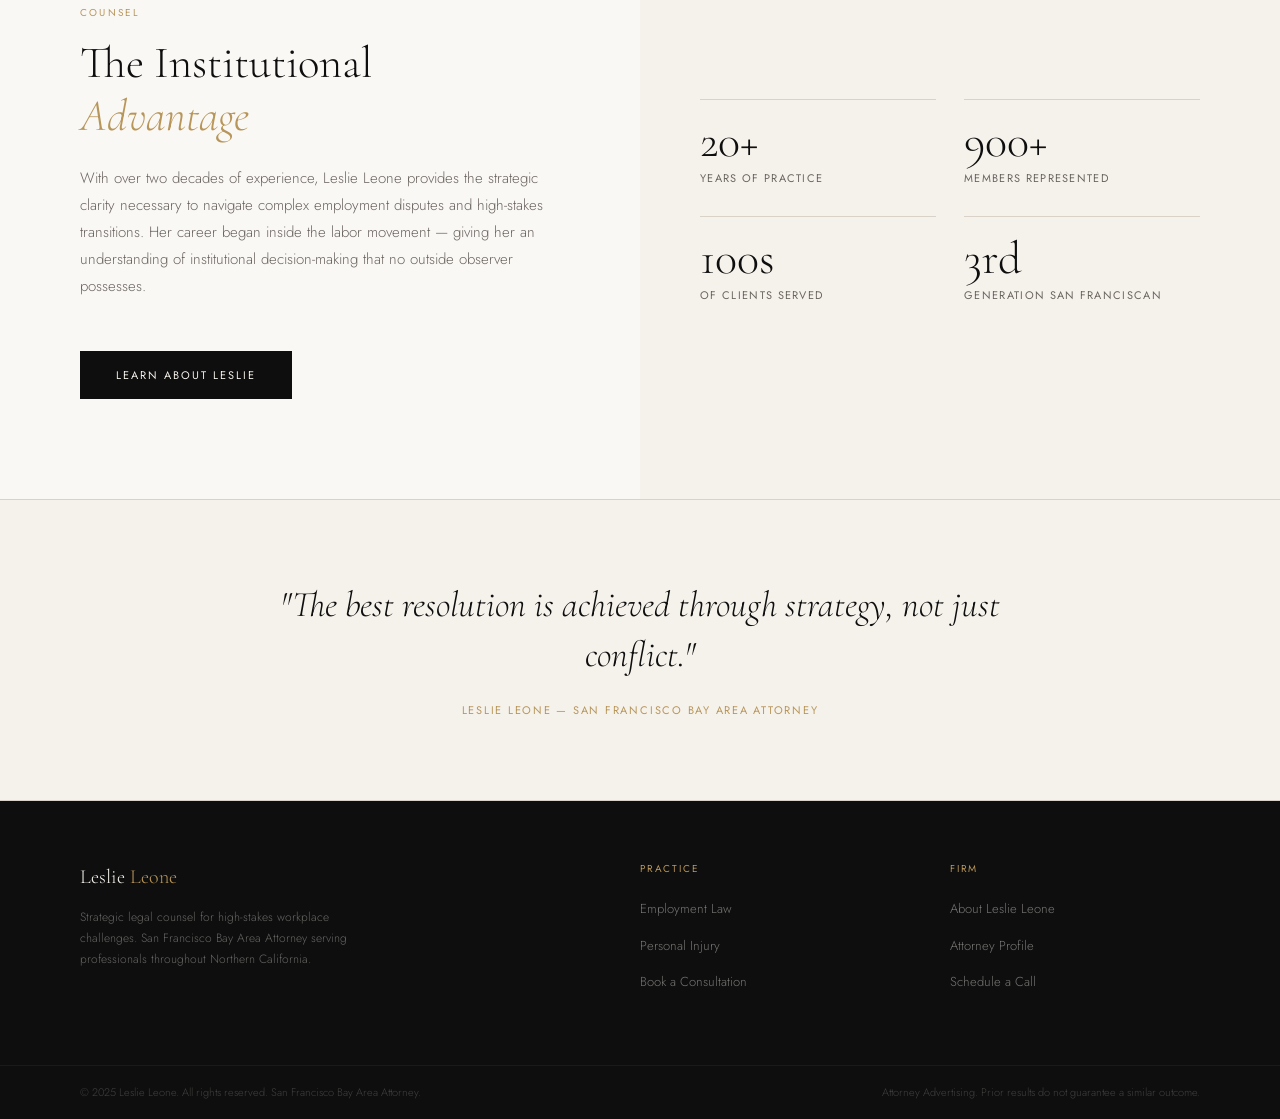
==== commit 97dc30d5: "final edits v2" ====
--- a/index.html
+++ b/index.html
@@ -3,193 +3,21 @@
 <head>
 <meta charset="UTF-8">
 <meta name="viewport" content="width=device-width, initial-scale=1.0">
-<title>Leone Leone | San Francisco Bay Area Attorney</title>
+<title>Leslie Leone | San Francisco Bay Area Attorney</title>
 <meta name="description" content="Strategic legal counsel for high-stakes workplace challenges. San Francisco Bay Area Attorney Leslie Leone — Employment Law and Personal Injury.">
 <link rel="preconnect" href="https://fonts.googleapis.com">
 <link href="https://fonts.googleapis.com/css2?family=Cormorant+Garamond:ital,wght@0,300;0,400;1,300;1,400&family=Jost:wght@200;300;400;500&display=swap" rel="stylesheet">
-<style>
-:root{--ink:#0e0e0e;--cream:#f5f1eb;--ww:#faf8f5;--gold:#b8965a;--goldl:#d4b07a;--mid:#6b6560;--rule:#d8d2c8;--ser:'Cormorant Garamond',Georgia,serif;--san:'Jost',sans-serif}
-*,*::before,*::after{box-sizing:border-box;margin:0;padding:0}
-html{scroll-behavior:smooth}
-body{font-family:var(--san);background:var(--ww);color:var(--ink);font-size:16px;line-height:1.6;font-weight:300;-webkit-font-smoothing:antialiased}
-nav{position:fixed;top:0;left:0;right:0;z-index:100;padding:0 56px;height:70px;display:flex;align-items:center;justify-content:space-between;background:rgba(250,248,245,.97);backdrop-filter:blur(12px);border-bottom:1px solid var(--rule)}
-.logo{font-family:var(--ser);font-size:18px;font-weight:400;letter-spacing:.04em;color:var(--ink);text-decoration:none;cursor:pointer}
-.logo span{color:var(--gold)}
-.nl{display:flex;align-items:center;gap:36px;list-style:none}
-.nl a{font-size:11px;font-weight:400;letter-spacing:.16em;text-transform:uppercase;color:var(--mid);text-decoration:none;cursor:pointer;transition:color .2s}
-.nl a:hover{color:var(--ink)}
-.ncta{background:var(--ink)!important;color:var(--cream)!important;padding:10px 22px!important;transition:background .2s!important}
-.ncta:hover{background:var(--gold)!important;color:var(--ink)!important}
-.page{display:none;padding-top:70px;min-height:100vh}
-.page.active{display:block}
-/* HERO */
-.hero{min-height:calc(100vh - 70px);display:grid;grid-template-columns:55% 45%;position:relative;overflow:hidden}
-.ht{display:flex;flex-direction:column;justify-content:center;padding:80px 60px 80px 80px}
-.eyebrow{font-size:10px;font-weight:400;letter-spacing:.22em;text-transform:uppercase;color:var(--gold);margin-bottom:28px}
-.headline{font-family:var(--ser);font-size:clamp(40px,4.5vw,66px);font-weight:300;line-height:1.1;margin-bottom:28px;letter-spacing:-.01em}
-.headline em{font-style:italic;color:var(--gold)}
-.subline{font-size:15px;font-weight:300;line-height:1.8;color:var(--mid);max-width:440px;margin-bottom:48px;border-left:2px solid var(--gold);padding-left:20px}
-.btn{display:inline-block;background:var(--ink);color:var(--cream);font-size:11px;font-weight:400;letter-spacing:.18em;text-transform:uppercase;text-decoration:none;padding:16px 36px;cursor:pointer;border:none;transition:background .25s,color .25s;font-family:var(--san)}
-.btn:hover{background:var(--gold);color:var(--ink)}
-.hip{background:#1a1714;position:relative;overflow:hidden}
-.hip::before{content:'';position:absolute;inset:0;background:linear-gradient(135deg,#1c1714 0%,#2e2520 50%,#1a1714 100%)}
-.hipc{position:absolute;bottom:48px;left:48px;right:48px;font-family:var(--ser);font-size:13px;font-weight:300;font-style:italic;color:rgba(255,255,255,.28);border-top:1px solid rgba(255,255,255,.1);padding-top:16px}
-.hero::after{content:'';position:absolute;left:55%;top:10%;bottom:10%;width:1px;background:linear-gradient(to bottom,transparent,var(--rule) 30%,var(--rule) 70%,transparent);pointer-events:none}
-/* SHARED */
-.sl{font-size:10px;font-weight:400;letter-spacing:.22em;text-transform:uppercase;color:var(--gold);margin-bottom:16px}
-.st{font-family:var(--ser);font-size:clamp(30px,3.5vw,50px);font-weight:300;line-height:1.18;margin-bottom:22px}
-.st em{font-style:italic;color:var(--gold)}
-.sb{font-size:15px;font-weight:300;line-height:1.8;color:var(--mid)}
-hr.r{border:none;border-top:1px solid var(--rule);margin:0 80px}
-/* PRACTICE STRIP */
-.ps{background:var(--ink);padding:80px}
-.pgrid{display:grid;grid-template-columns:repeat(4,1fr);gap:1px;background:rgba(255,255,255,.07);margin-top:52px;border:1px solid rgba(255,255,255,.07)}
-.pc{background:var(--ink);padding:40px 30px;cursor:pointer;transition:background .2s}
-.pc:hover{background:#1d1a17}
-.pn{font-family:var(--ser);font-size:12px;color:var(--gold);margin-bottom:18px}
-.pt{font-family:var(--ser);font-size:21px;font-weight:300;color:var(--cream);line-height:1.3;margin-bottom:14px}
-.pb{font-size:13px;font-weight:300;color:rgba(245,241,235,.45);line-height:1.7}
-/* ABOUT TEASER */
-.asplit{display:grid;grid-template-columns:1fr 1fr}
-.al{padding:100px 60px 100px 80px}
-.ar{background:var(--cream);padding:100px 80px 100px 60px;display:flex;align-items:center}
-.stats{display:grid;grid-template-columns:1fr 1fr;gap:28px;width:100%}
-.stat{border-top:1px solid var(--rule);padding-top:18px}
-.stn{font-family:var(--ser);font-size:46px;font-weight:300;line-height:1;margin-bottom:6px}
-.stl{font-size:11px;font-weight:400;letter-spacing:.12em;text-transform:uppercase;color:var(--mid)}
-/* QUOTE */
-.qband{background:var(--cream);padding:80px;text-align:center;border-top:1px solid var(--rule);border-bottom:1px solid var(--rule)}
-.qband blockquote{font-family:var(--ser);font-size:clamp(22px,3vw,36px);font-weight:300;font-style:italic;line-height:1.4;color:var(--ink);max-width:800px;margin:0 auto}
-.qband cite{display:block;margin-top:22px;font-size:11px;font-weight:400;letter-spacing:.16em;text-transform:uppercase;color:var(--gold);font-style:normal}
-/* FOOTER */
-footer{background:var(--ink);padding:60px 80px;display:grid;grid-template-columns:2fr 1fr 1fr;gap:60px}
-.fb{font-family:var(--ser);font-size:20px;font-weight:300;color:var(--cream);margin-bottom:14px}
-.fb span{color:var(--gold)}
-.ftag{font-size:12px;font-weight:300;color:rgba(245,241,235,.38);line-height:1.75;max-width:300px}
-.fc h4{font-size:10px;font-weight:400;letter-spacing:.18em;text-transform:uppercase;color:var(--gold);margin-bottom:18px}
-.fc ul{list-style:none}
-.fc li{margin-bottom:11px}
-.fc a{font-size:13px;font-weight:300;color:rgba(245,241,235,.45);text-decoration:none;cursor:pointer;transition:color .2s}
-.fc a:hover{color:var(--cream)}
-.fbot{background:var(--ink);padding:18px 80px;border-top:1px solid rgba(255,255,255,.05);display:flex;justify-content:space-between;flex-wrap:wrap;gap:8px}
-.fbot p{font-size:11px;color:rgba(245,241,235,.22);font-weight:300}
-/* ABOUT PAGE */
-.ahero{padding:80px;border-bottom:1px solid var(--rule);display:grid;grid-template-columns:2fr 1fr;gap:80px;align-items:end}
-.asecs{padding:80px;display:grid;grid-template-columns:1fr 1fr 1fr;gap:56px}
-.asec h3{font-family:var(--ser);font-size:26px;font-weight:300;margin-bottom:18px;padding-bottom:16px;border-bottom:1px solid var(--rule)}
-.asec p{font-size:14px;line-height:1.85;color:var(--mid);font-weight:300;margin-bottom:14px}
-/* EMPLOYMENT */
-.emph{background:var(--ink);padding:100px 80px;position:relative;overflow:hidden}
-.emph::before{content:'';position:absolute;inset:0;background:radial-gradient(ellipse at 70% 50%,rgba(184,150,90,.07) 0%,transparent 65%);pointer-events:none}
-.feats{background:var(--cream);padding:80px;border-bottom:1px solid var(--rule)}
-.feati{display:grid;grid-template-columns:1fr 2fr;gap:80px}
-.fbadge{font-size:10px;font-weight:400;letter-spacing:.2em;text-transform:uppercase;color:var(--gold);margin-bottom:14px}
-.fq{font-family:var(--ser);font-style:italic;font-size:17px;line-height:1.7;color:var(--mid);border-left:2px solid var(--gold);padding-left:20px;margin-bottom:32px}
-.sbul{list-style:none;display:grid;grid-template-columns:1fr 1fr;gap:18px}
-.sbul li{padding:20px 22px;background:var(--ww);border:1px solid var(--rule)}
-.sbul li strong{display:block;font-size:11px;font-weight:500;letter-spacing:.12em;text-transform:uppercase;margin-bottom:6px}
-.sbul li span{font-size:13px;color:var(--mid);font-weight:300;line-height:1.6}
-.sgrid{padding:0 80px 80px;display:grid;grid-template-columns:1fr 1fr 1fr;gap:1px;background:var(--rule)}
-.si{background:var(--ww);padding:40px 32px}
-.sin{font-family:var(--ser);font-size:11px;color:var(--gold);margin-bottom:14px;letter-spacing:.06em}
-.si h3{font-family:var(--ser);font-size:23px;font-weight:300;margin-bottom:12px;line-height:1.25}
-.si p{font-size:13px;color:var(--mid);line-height:1.75;font-weight:300}
-.ctabar{background:var(--cream);padding:44px 80px;border-top:1px solid var(--rule);display:flex;align-items:center;gap:36px;flex-wrap:wrap}
-/* BOOKING */
-.bkhead{padding:80px 80px 56px;border-bottom:1px solid var(--rule);max-width:720px}
-.bkcards{padding:60px 80px;display:grid;grid-template-columns:repeat(3,1fr);gap:22px}
-.bkc{border:1px solid var(--rule);padding:38px 30px;cursor:pointer;transition:border-color .25s,box-shadow .25s}
-.bkc:hover{border-color:var(--gold);box-shadow:0 6px 32px rgba(0,0,0,.06)}
-.bkc.dk{border-color:var(--ink);background:var(--ink)}
-.bcl{font-size:10px;font-weight:400;letter-spacing:.2em;text-transform:uppercase;color:var(--gold);margin-bottom:10px}
-.bkc.dk .bcl{color:var(--goldl)}
-.bdur{font-family:var(--ser);font-size:48px;font-weight:300;color:var(--ink);line-height:1;margin-bottom:2px}
-.bkc.dk .bdur{color:var(--cream)}
-.bunt{font-size:11px;color:var(--mid);letter-spacing:.1em;text-transform:uppercase;margin-bottom:18px}
-.bkc.dk .bunt{color:rgba(245,241,235,.4)}
-.bprice{font-family:var(--ser);font-size:26px;font-weight:300;margin-bottom:14px;padding-bottom:14px;border-bottom:1px solid var(--rule)}
-.bkc.dk .bprice{color:var(--cream);border-bottom-color:rgba(255,255,255,.1)}
-.bdesc{font-size:13px;font-weight:300;color:var(--mid);line-height:1.75;margin-bottom:26px}
-.bkc.dk .bdesc{color:rgba(245,241,235,.5)}
-.bbtn{display:block;width:100%;padding:12px;background:transparent;border:1px solid var(--rule);font-size:11px;letter-spacing:.14em;text-transform:uppercase;cursor:pointer;font-family:var(--san);text-align:center;transition:background .2s,color .2s,border-color .2s}
-.bbtn:hover{background:var(--ink);color:var(--cream);border-color:var(--ink)}
-.bkc.dk .bbtn{border-color:var(--gold);color:var(--gold)}
-.bkc.dk .bbtn:hover{background:var(--gold);color:var(--ink)}
-.bform{padding:0 80px 80px;max-width:880px}
-.bftitle{font-family:var(--ser);font-size:26px;font-weight:300;margin-bottom:32px;padding-bottom:18px;border-bottom:1px solid var(--rule)}
-.fgrid{display:grid;grid-template-columns:1fr 1fr;gap:18px}
-.fg{display:flex;flex-direction:column;gap:7px}
-.fg.full{grid-column:1/-1}
-.fg label{font-size:10px;font-weight:500;letter-spacing:.15em;text-transform:uppercase;color:var(--mid)}
-.fg input,.fg select,.fg textarea{border:1px solid var(--rule);background:transparent;padding:11px 15px;font-family:var(--san);font-size:14px;font-weight:300;color:var(--ink);outline:none;transition:border-color .2s;-webkit-appearance:none;width:100%}
-.fg input:focus,.fg select:focus,.fg textarea:focus{border-color:var(--gold)}
-.fg textarea{resize:vertical;min-height:110px}
-.snote{font-size:12px;color:var(--mid);font-weight:300;font-style:italic;margin-top:4px}
-.ackw{margin-top:22px;padding:22px;background:var(--cream);border:1px solid var(--rule);display:flex;gap:14px;align-items:flex-start}
-.ackw input[type=checkbox]{margin-top:2px;width:15px;height:15px;flex-shrink:0;accent-color:var(--ink);cursor:pointer}
-.ackw p{font-size:12px;font-weight:300;color:var(--mid);line-height:1.7}
-.subm{margin-top:26px;padding:15px 44px;background:var(--ink);color:var(--cream);border:none;font-family:var(--san);font-size:11px;letter-spacing:.18em;text-transform:uppercase;cursor:pointer;transition:background .2s}
-.subm:hover{background:var(--gold);color:var(--ink)}
-/* SUCCESS */
-.succ{display:none;padding:100px 80px;max-width:720px}
-.succ.on{display:block}
-.succmark{font-family:var(--ser);font-size:44px;color:var(--gold);margin-bottom:28px}
-.succ h2{font-family:var(--ser);font-size:36px;font-weight:300;margin-bottom:18px;line-height:1.2}
-.succ > p{font-size:15px;font-weight:300;color:var(--mid);line-height:1.8;margin-bottom:14px}
-.eprev{margin-top:36px;border:1px solid var(--rule)}
-.ehead{padding:14px 22px;background:var(--ink);font-size:11px;letter-spacing:.11em;text-transform:uppercase;color:var(--cream);font-weight:300}
-.ebody{padding:26px 22px;font-size:14px;font-weight:300;color:var(--mid);line-height:1.8}
-.ebody p{margin-bottom:12px}
-.ebody ul{padding-left:20px;margin:14px 0}
-.ebody li{margin-bottom:9px;font-size:13px}
-/* PI */
-.pihero{background:var(--ink);padding:100px 80px;position:relative;overflow:hidden}
-.pihero::before{content:'';position:absolute;inset:0;background:radial-gradient(ellipse at 30% 50%,rgba(184,150,90,.07) 0%,transparent 65%);pointer-events:none}
-.pinotice{background:var(--cream);padding:48px 80px;border-bottom:1px solid var(--rule);display:grid;grid-template-columns:1fr 2fr;gap:56px;align-items:center}
-.pinotice h3{font-family:var(--ser);font-size:26px;font-weight:300}
-.pinotice p{font-size:14px;font-weight:300;color:var(--mid);line-height:1.8}
-.pisplit{padding:80px;display:grid;grid-template-columns:1fr 1fr;gap:60px}
-.pisvcs{display:flex;flex-direction:column;gap:22px}
-.pisvc{padding:26px;border:1px solid var(--rule)}
-.pisvc h4{font-family:var(--ser);font-size:20px;font-weight:300;margin-bottom:9px}
-.pisvc p{font-size:13px;color:var(--mid);line-height:1.7;font-weight:300}
-/* RESPONSIVE */
-@media(max-width:920px){
-  nav{padding:0 20px}
-  .nl{gap:16px}
-  .hero,.asplit,.ahero,.feati,.pinotice,.pisplit{grid-template-columns:1fr}
-  .hip,.hero::after{display:none}
-  .ht{padding:56px 24px}
-  hr.r,footer{padding-left:24px;padding-right:24px}
-  hr.r{margin:0 24px}
-  .ps,.feats,.emph,.pihero{padding:60px 24px}
-  .pgrid{grid-template-columns:1fr 1fr}
-  .al{padding:60px 24px}
-  .ar{padding:60px 24px}
-  .ahero,.asecs,.sgrid,.bkcards{grid-template-columns:1fr;padding:40px 24px}
-  .bkhead,.bform,.ctabar,.pinotice,.pisplit{padding-left:24px;padding-right:24px}
-  .sbul,.fgrid{grid-template-columns:1fr}
-  footer{grid-template-columns:1fr;padding:40px 24px;gap:32px}
-  .fbot{padding:16px 24px}
-  .succ{padding:60px 24px}
-  .stats{grid-template-columns:1fr 1fr}
-  .qband{padding:60px 24px}
-}
-@keyframes fadeUp{from{opacity:0;transform:translateY(18px)}to{opacity:1;transform:translateY(0)}}
-.page.active .eyebrow{animation:fadeUp .55s ease both}
-.page.active .headline{animation:fadeUp .65s .08s ease both}
-.page.active .subline{animation:fadeUp .65s .18s ease both}
-.page.active .btn{animation:fadeUp .65s .28s ease both}
-</style>
+<link rel="stylesheet" href="css/styles.css">
 </head>
 <body>
 
 <nav>
-  <a class="logo" onclick="show('home')">Leone <span>Leone</span></a>
+  <a class="logo" onclick="show('home')">Leslie <span>Leone</span></a>
   <ul class="nl">
     <li><a onclick="show('employment')">Employment Law</a></li>
     <li><a onclick="show('pi')">Personal Injury</a></li>
     <li><a onclick="show('about')">About</a></li>
+    <li><a onclick="show('profile')">Attorney Profile</a></li>
     <li><a class="ncta" onclick="show('book')">Book a Consultation</a></li>
   </ul>
 </nav>
@@ -204,7 +32,7 @@
       <button class="btn" onclick="show('book')">Schedule a Confidential Consultation</button>
     </div>
     <div class="hip">
-      <p class="hipc">Executive portrait — landscape orientation with negative space for text</p>
+      <img src="images/leslie-leone.webp" alt="Attorney Leslie C. Leone">
     </div>
   </section>
   <hr class="r">
@@ -240,11 +68,11 @@
     <cite>Leslie Leone — San Francisco Bay Area Attorney</cite>
   </div>
   <footer>
-    <div><p class="fb">Leone <span>Leone</span></p><p class="ftag">Strategic legal counsel for high-stakes workplace challenges. San Francisco Bay Area Attorney serving professionals throughout Northern California.</p></div>
-    <div class="fc"><h4>Practice</h4><ul><li><a onclick="show('employment')">Employment Law</a></li><li><a onclick="show('pi')">Personal Injury</a></li><li><a onclick="show('book')">Book a Consultation</a></li></ul></div>
-    <div class="fc"><h4>Firm</h4><ul><li><a onclick="show('about')">About Leslie Leone</a></li><li><a onclick="show('book')">Schedule a Call</a></li></ul></div>
-  </footer>
-  <div class="fbot"><p>© 2025 Leone Leone. All rights reserved. San Francisco Bay Area Attorney.</p><p>Attorney Advertising. Prior results do not guarantee a similar outcome.</p></div>
+    <div><p class="fb">Leslie <span>Leone</span></p><p class="ftag">Strategic legal counsel for high-stakes workplace challenges. San Francisco Bay Area Attorney serving professionals throughout Northern California.</p></div>
+    <div class="fc"><h4>Practice</h4><ul><li><a onclick="show('employment')">Employment Law</a></li><li><a onclick="show('pi')">Personal Injury</a></li><li><a onclick="show('book')">Book a Consultation</a></li></ul></div>
+    <div class="fc"><h4>Firm</h4><ul><li><a onclick="show('about')">About Leslie Leone</a></li><li><a onclick="show('profile')">Attorney Profile</a></li><li><a onclick="show('book')">Schedule a Call</a></li></ul></div>
+  </footer>
+  <div class="fbot"><p>&copy; 2025 Leslie Leone. All rights reserved. San Francisco Bay Area Attorney.</p><p>Attorney Advertising. Prior results do not guarantee a similar outcome.</p></div>
 </div>
 
 <!-- ABOUT -->
@@ -258,7 +86,7 @@
     <div>
       <div style="border:1px solid var(--rule);padding:26px 22px">
         <p style="font-size:10px;letter-spacing:.14em;text-transform:uppercase;color:var(--gold);margin-bottom:11px">Contact</p>
-        <p style="font-size:14px;font-weight:300;color:var(--mid);line-height:1.75">San Francisco Bay Area Attorney<br>Leone Leone<br>San Francisco, CA</p>
+        <p style="font-size:14px;font-weight:300;color:var(--mid);line-height:1.75">San Francisco Bay Area Attorney<br>Leslie Leone<br>San Francisco, CA</p>
         <br>
         <button onclick="show('book')" style="margin-top:6px;display:block;width:100%;padding:12px;background:transparent;border:1px solid var(--rule);font-family:var(--san);font-size:11px;letter-spacing:.14em;text-transform:uppercase;cursor:pointer;transition:background .2s,color .2s" onmouseover="this.style.background='var(--ink)';this.style.color='var(--cream)'" onmouseout="this.style.background='transparent';this.style.color='var(--ink)'">Schedule a Consultation</button>
       </div>
@@ -272,7 +100,7 @@
     </div>
     <div class="asec">
       <h3>A Career of Advocacy</h3>
-      <p>As the founder of Leone Leone, Leslie has spent nearly twenty years representing hundreds of clients in employment and personal injury matters. Her deep experience with the legal process allows her to provide a "litigation-aware" strategy — helping clients resolve high-stress situations through sophisticated negotiation before they escalate.</p>
+      <p>As the founder of Leslie Leone Law, Leslie has spent nearly twenty years representing hundreds of clients in employment and personal injury matters. Her deep experience with the legal process allows her to provide a "litigation-aware" strategy — helping clients resolve high-stress situations through sophisticated negotiation before they escalate.</p>
       <p>She continues to provide select, high-level representation for clients in both employment and personal injury matters.</p>
     </div>
     <div class="asec">
@@ -285,11 +113,11 @@
     <cite>Leslie Leone — San Francisco Bay Area Attorney</cite>
   </div>
   <footer>
-    <div><p class="fb">Leone <span>Leone</span></p><p class="ftag">Strategic legal counsel for high-stakes workplace challenges. San Francisco Bay Area Attorney serving professionals throughout Northern California.</p></div>
-    <div class="fc"><h4>Practice</h4><ul><li><a onclick="show('employment')">Employment Law</a></li><li><a onclick="show('pi')">Personal Injury</a></li><li><a onclick="show('book')">Book a Consultation</a></li></ul></div>
-    <div class="fc"><h4>Firm</h4><ul><li><a onclick="show('about')">About Leslie Leone</a></li><li><a onclick="show('book')">Schedule a Call</a></li></ul></div>
-  </footer>
-  <div class="fbot"><p>© 2025 Leone Leone. All rights reserved. San Francisco Bay Area Attorney.</p><p>Attorney Advertising. Prior results do not guarantee a similar outcome.</p></div>
+    <div><p class="fb">Leslie <span>Leone</span></p><p class="ftag">Strategic legal counsel for high-stakes workplace challenges. San Francisco Bay Area Attorney serving professionals throughout Northern California.</p></div>
+    <div class="fc"><h4>Practice</h4><ul><li><a onclick="show('employment')">Employment Law</a></li><li><a onclick="show('pi')">Personal Injury</a></li><li><a onclick="show('book')">Book a Consultation</a></li></ul></div>
+    <div class="fc"><h4>Firm</h4><ul><li><a onclick="show('about')">About Leslie Leone</a></li><li><a onclick="show('profile')">Attorney Profile</a></li><li><a onclick="show('book')">Schedule a Call</a></li></ul></div>
+  </footer>
+  <div class="fbot"><p>&copy; 2025 Leslie Leone. All rights reserved. San Francisco Bay Area Attorney.</p><p>Attorney Advertising. Prior results do not guarantee a similar outcome.</p></div>
 </div>
 
 <!-- EMPLOYMENT -->
@@ -325,11 +153,11 @@
     <button class="btn" onclick="show('book')">Book a Consultation</button>
   </div>
   <footer>
-    <div><p class="fb">Leone <span>Leone</span></p><p class="ftag">Strategic legal counsel for high-stakes workplace challenges. San Francisco Bay Area Attorney serving professionals throughout Northern California.</p></div>
-    <div class="fc"><h4>Practice</h4><ul><li><a onclick="show('employment')">Employment Law</a></li><li><a onclick="show('pi')">Personal Injury</a></li><li><a onclick="show('book')">Book a Consultation</a></li></ul></div>
-    <div class="fc"><h4>Firm</h4><ul><li><a onclick="show('about')">About Leslie Leone</a></li><li><a onclick="show('book')">Schedule a Call</a></li></ul></div>
-  </footer>
-  <div class="fbot"><p>© 2025 Leone Leone. All rights reserved. San Francisco Bay Area Attorney.</p><p>Attorney Advertising. Prior results do not guarantee a similar outcome.</p></div>
+    <div><p class="fb">Leslie <span>Leone</span></p><p class="ftag">Strategic legal counsel for high-stakes workplace challenges. San Francisco Bay Area Attorney serving professionals throughout Northern California.</p></div>
+    <div class="fc"><h4>Practice</h4><ul><li><a onclick="show('employment')">Employment Law</a></li><li><a onclick="show('pi')">Personal Injury</a></li><li><a onclick="show('book')">Book a Consultation</a></li></ul></div>
+    <div class="fc"><h4>Firm</h4><ul><li><a onclick="show('about')">About Leslie Leone</a></li><li><a onclick="show('profile')">Attorney Profile</a></li><li><a onclick="show('book')">Schedule a Call</a></li></ul></div>
+  </footer>
+  <div class="fbot"><p>&copy; 2025 Leslie Leone. All rights reserved. San Francisco Bay Area Attorney.</p><p>Attorney Advertising. Prior results do not guarantee a similar outcome.</p></div>
 </div>
 
 <!-- PERSONAL INJURY -->
@@ -360,11 +188,70 @@
     <button class="btn" onclick="show('book')">Schedule a Preliminary Call</button>
   </div>
   <footer>
-    <div><p class="fb">Leone <span>Leone</span></p><p class="ftag">Strategic legal counsel for high-stakes workplace challenges. San Francisco Bay Area Attorney serving professionals throughout Northern California.</p></div>
-    <div class="fc"><h4>Practice</h4><ul><li><a onclick="show('employment')">Employment Law</a></li><li><a onclick="show('pi')">Personal Injury</a></li><li><a onclick="show('book')">Book a Consultation</a></li></ul></div>
-    <div class="fc"><h4>Firm</h4><ul><li><a onclick="show('about')">About Leslie Leone</a></li><li><a onclick="show('book')">Schedule a Call</a></li></ul></div>
-  </footer>
-  <div class="fbot"><p>© 2025 Leone Leone. All rights reserved. San Francisco Bay Area Attorney.</p><p>Attorney Advertising. Prior results do not guarantee a similar outcome.</p></div>
+    <div><p class="fb">Leslie <span>Leone</span></p><p class="ftag">Strategic legal counsel for high-stakes workplace challenges. San Francisco Bay Area Attorney serving professionals throughout Northern California.</p></div>
+    <div class="fc"><h4>Practice</h4><ul><li><a onclick="show('employment')">Employment Law</a></li><li><a onclick="show('pi')">Personal Injury</a></li><li><a onclick="show('book')">Book a Consultation</a></li></ul></div>
+    <div class="fc"><h4>Firm</h4><ul><li><a onclick="show('about')">About Leslie Leone</a></li><li><a onclick="show('profile')">Attorney Profile</a></li><li><a onclick="show('book')">Schedule a Call</a></li></ul></div>
+  </footer>
+  <div class="fbot"><p>&copy; 2025 Leslie Leone. All rights reserved. San Francisco Bay Area Attorney.</p><p>Attorney Advertising. Prior results do not guarantee a similar outcome.</p></div>
+</div>
+
+<!-- ATTORNEY PROFILE -->
+<div id="page-profile" class="page">
+  <div class="profile-hero">
+    <div>
+      <img src="images/leslie-leone.webp" alt="Attorney Leslie C. Leone" class="profile-photo">
+    </div>
+    <div class="profile-info">
+      <p class="sl">Attorney Profile</p>
+      <h1 class="profile-name">Leslie C. Leone</h1>
+      <p class="profile-title">Attorney At Law</p>
+      <p class="profile-phone"><a href="tel:4152990066">(415) 299-0066</a></p>
+      <p class="profile-jurisdiction">Jurisdictions Admitted to Practice: California</p>
+
+      <p class="profile-bio">Leslie C. Leone, principal attorney at Leone Law Firm, is the best California personal injury attorney and employment attorney to help you deal with unreasonable insurance companies and unfair employers so that you can obtain the justice and compensation you deserve.</p>
+      <p class="profile-bio">Leslie Leone began her legal career as a staff attorney for the Teamsters Union and also worked for the Operating Engineer's Union. As a Union attorney she negotiated contracts and grievances for hundreds of Union members.</p>
+      <p class="profile-bio">She is also a San Francisco native who attended UC Berkeley and Golden Gate University Law School. Call Leone Law Firm for a consultation with an Attorney <a href="tel:4152990066" style="color:var(--gold);text-decoration:none">(415) 299-0066</a>.</p>
+
+      <details class="profile-dropdown">
+        <summary>Education</summary>
+        <div class="dropdown-content">
+          <div class="dropdown-item">
+            <strong>Golden Gate University School of Law</strong>
+            <span>Juris Doctor (J.D.)</span>
+          </div>
+          <div class="dropdown-item">
+            <strong>University of California, Berkeley</strong>
+            <span>Bachelor of Arts (B.A.)</span>
+          </div>
+        </div>
+      </details>
+
+      <details class="profile-dropdown">
+        <summary>Bar Associations</summary>
+        <div class="dropdown-content">
+          <div class="dropdown-item">
+            <strong>California Bar Association</strong>
+          </div>
+          <div class="dropdown-item">
+            <strong>San Francisco Bar Association</strong>
+          </div>
+        </div>
+      </details>
+
+      <br>
+      <button class="btn" onclick="show('book')">Schedule a Consultation</button>
+    </div>
+  </div>
+  <div class="qband">
+    <blockquote>"The best resolution is achieved through strategy, not just conflict."</blockquote>
+    <cite>Leslie Leone — San Francisco Bay Area Attorney</cite>
+  </div>
+  <footer>
+    <div><p class="fb">Leslie <span>Leone</span></p><p class="ftag">Strategic legal counsel for high-stakes workplace challenges. San Francisco Bay Area Attorney serving professionals throughout Northern California.</p></div>
+    <div class="fc"><h4>Practice</h4><ul><li><a onclick="show('employment')">Employment Law</a></li><li><a onclick="show('pi')">Personal Injury</a></li><li><a onclick="show('book')">Book a Consultation</a></li></ul></div>
+    <div class="fc"><h4>Firm</h4><ul><li><a onclick="show('about')">About Leslie Leone</a></li><li><a onclick="show('profile')">Attorney Profile</a></li><li><a onclick="show('book')">Schedule a Call</a></li></ul></div>
+  </footer>
+  <div class="fbot"><p>&copy; 2025 Leslie Leone. All rights reserved. San Francisco Bay Area Attorney.</p><p>Attorney Advertising. Prior results do not guarantee a similar outcome.</p></div>
 </div>
 
 <!-- BOOKING -->
@@ -373,12 +260,17 @@
   <div id="succ" class="succ">
     <p class="succmark">&#10022;</p>
     <h2>Your Consultation Is Confirmed.</h2>
-    <p>Thank you for booking with Leslie Leone. A confirmation has been sent to your email address with full details and preparation instructions.</p>
+    <p>Thank you, <strong id="conf-name"></strong>. A confirmation has been sent to your email address with full details and preparation instructions.</p>
+    <div style="margin-top:22px;padding:18px 22px;background:var(--cream);border:1px solid var(--rule)">
+      <p style="font-size:10px;font-weight:500;letter-spacing:.16em;text-transform:uppercase;color:var(--gold);margin-bottom:12px">Booking Summary</p>
+      <p style="font-size:14px;font-weight:300;color:var(--mid);line-height:1.8"><strong style="color:var(--ink)">Session:</strong> <span id="conf-session"></span></p>
+      <p style="font-size:14px;font-weight:300;color:var(--mid);line-height:1.8"><strong style="color:var(--ink)">Date:</strong> <span id="conf-date"></span></p>
+    </div>
     <div class="eprev">
       <div class="ehead">Confirmation Email — Preparing for our Strategic Evaluation | Leslie Leone</div>
       <div class="ebody">
-        <p>Hi [Client Name],</p>
-        <p>Your consultation is confirmed for [Date] at [Time].</p>
+        <p>Hi <span id="conf-email-name"></span>,</p>
+        <p>Your consultation is confirmed. We will be in touch to finalize the exact time.</p>
         <p>To ensure we maximize our time together, please follow these guidelines:</p>
         <ul>
           <li><strong>Document Policy:</strong> Please do not send full document sets (contracts, 40+ page files, or medical records) prior to our call. To keep your costs predictable, I review relevant materials during our scheduled session so we can analyze them together in real-time.</li>
@@ -452,51 +344,13 @@
     </div>
   </div>
   <footer>
-    <div><p class="fb">Leone <span>Leone</span></p><p class="ftag">Strategic legal counsel for high-stakes workplace challenges. San Francisco Bay Area Attorney serving professionals throughout Northern California.</p></div>
+    <div><p class="fb">Leslie <span>Leone</span></p><p class="ftag">Strategic legal counsel for high-stakes workplace challenges. San Francisco Bay Area Attorney serving professionals throughout Northern California.</p></div>
     <div class="fc"><h4>Practice</h4><ul><li><a onclick="show('employment')">Employment Law</a></li><li><a onclick="show('pi')">Personal Injury</a></li></ul></div>
-    <div class="fc"><h4>Firm</h4><ul><li><a onclick="show('about')">About Leslie Leone</a></li></ul></div>
-  </footer>
-  <div class="fbot"><p>© 2025 Leone Leone. All rights reserved. San Francisco Bay Area Attorney.</p><p>Attorney Advertising. Prior results do not guarantee a similar outcome.</p></div>
-</div>
-
-<script>
-function show(id){
-  document.querySelectorAll('.page').forEach(p=>p.classList.remove('active'));
-  document.getElementById('page-'+id).classList.add('active');
-  window.scrollTo({top:0,behavior:'smooth'});
-  if(id==='book'){
-    document.getElementById('succ').classList.remove('on');
-    document.getElementById('bview').style.display='block';
-  }
-}
-function pick(tier){
-  ['c30','c60','c15'].forEach(id=>{
-    var c=document.getElementById(id);
-    if(!c.classList.contains('dk')){c.style.borderColor='';c.style.boxShadow='';}
-  });
-  var map={'30min':'c30','60min':'c60','15min':'c15'};
-  var card=document.getElementById(map[tier]);
-  if(card&&!card.classList.contains('dk')){
-    card.style.borderColor='var(--gold)';
-    card.style.boxShadow='0 6px 32px rgba(0,0,0,.07)';
-  }
-  document.getElementById('sess').value=tier;
-  document.querySelector('.bform').scrollIntoView({behavior:'smooth',block:'start'});
-}
-function submitForm(){
-  var fn=document.getElementById('fn').value.trim();
-  var em=document.getElementById('em').value.trim();
-  var sess=document.getElementById('sess').value;
-  var summ=document.getElementById('summ').value.trim();
-  var ack=document.getElementById('ack').checked;
-  if(!fn||!em||!sess||!summ){alert('Please complete all required fields, including the Matter Summary.');return;}
-  if(!ack){alert('Please acknowledge the terms before submitting.');return;}
-  var sentences=summ.split(/[.!?]+/).filter(function(s){return s.trim().length>0;});
-  if(sentences.length>5){alert('Please keep your Matter Summary to a maximum of 5 sentences.');return;}
-  document.getElementById('bview').style.display='none';
-  document.getElementById('succ').classList.add('on');
-  window.scrollTo({top:0,behavior:'smooth'});
-}
-</script>
+    <div class="fc"><h4>Firm</h4><ul><li><a onclick="show('about')">About Leslie Leone</a></li><li><a onclick="show('profile')">Attorney Profile</a></li></ul></div>
+  </footer>
+  <div class="fbot"><p>&copy; 2025 Leslie Leone. All rights reserved. San Francisco Bay Area Attorney.</p><p>Attorney Advertising. Prior results do not guarantee a similar outcome.</p></div>
+</div>
+
+<script src="js/script.js"></script>
 </body>
 </html>
--- a/css/styles.css
+++ b/css/styles.css
@@ -0,0 +1,212 @@
+:root{--ink:#0e0e0e;--cream:#f5f1eb;--ww:#faf8f5;--gold:#b8965a;--goldl:#d4b07a;--mid:#6b6560;--rule:#d8d2c8;--ser:'Cormorant Garamond',Georgia,serif;--san:'Jost',sans-serif}
+*,*::before,*::after{box-sizing:border-box;margin:0;padding:0}
+html{scroll-behavior:smooth}
+body{font-family:var(--san);background:var(--ww);color:var(--ink);font-size:16px;line-height:1.6;font-weight:300;-webkit-font-smoothing:antialiased}
+nav{position:fixed;top:0;left:0;right:0;z-index:100;padding:0 56px;height:70px;display:flex;align-items:center;justify-content:space-between;background:rgba(250,248,245,.97);backdrop-filter:blur(12px);border-bottom:1px solid var(--rule)}
+.logo{font-family:var(--ser);font-size:18px;font-weight:400;letter-spacing:.04em;color:var(--ink);text-decoration:none;cursor:pointer}
+.logo span{color:var(--gold)}
+.nl{display:flex;align-items:center;gap:36px;list-style:none}
+.nl a{font-size:11px;font-weight:400;letter-spacing:.16em;text-transform:uppercase;color:var(--mid);text-decoration:none;cursor:pointer;transition:color .2s}
+.nl a:hover{color:var(--ink)}
+.ncta{background:var(--ink)!important;color:var(--cream)!important;padding:10px 22px!important;transition:background .2s!important}
+.ncta:hover{background:var(--gold)!important;color:var(--ink)!important}
+.page{display:none;padding-top:70px;min-height:100vh}
+.page.active{display:block}
+
+/* HERO */
+.hero{min-height:calc(100vh - 70px);display:grid;grid-template-columns:55% 45%;position:relative;overflow:hidden}
+.ht{display:flex;flex-direction:column;justify-content:center;padding:80px 60px 80px 80px}
+.eyebrow{font-size:10px;font-weight:400;letter-spacing:.22em;text-transform:uppercase;color:var(--gold);margin-bottom:28px}
+.headline{font-family:var(--ser);font-size:clamp(40px,4.5vw,66px);font-weight:300;line-height:1.1;margin-bottom:28px;letter-spacing:-.01em}
+.headline em{font-style:italic;color:var(--gold)}
+.subline{font-size:15px;font-weight:300;line-height:1.8;color:var(--mid);max-width:440px;margin-bottom:48px;border-left:2px solid var(--gold);padding-left:20px}
+.btn{display:inline-block;background:var(--ink);color:var(--cream);font-size:11px;font-weight:400;letter-spacing:.18em;text-transform:uppercase;text-decoration:none;padding:16px 36px;cursor:pointer;border:none;transition:background .25s,color .25s;font-family:var(--san)}
+.btn:hover{background:var(--gold);color:var(--ink)}
+.hip{background:#1a1714;position:relative;overflow:hidden;display:flex;align-items:center;justify-content:center}
+.hip::before{content:'';position:absolute;inset:0;background:linear-gradient(135deg,#1c1714 0%,#2e2520 50%,#1a1714 100%)}
+.hip img{position:relative;z-index:1;max-width:340px;max-height:420px;width:auto;height:auto;object-fit:cover;object-position:center top;border-radius:4px}
+.hipc{position:absolute;bottom:48px;left:48px;right:48px;font-family:var(--ser);font-size:13px;font-weight:300;font-style:italic;color:rgba(255,255,255,.28);border-top:1px solid rgba(255,255,255,.1);padding-top:16px}
+.hero::after{content:'';position:absolute;left:55%;top:10%;bottom:10%;width:1px;background:linear-gradient(to bottom,transparent,var(--rule) 30%,var(--rule) 70%,transparent);pointer-events:none}
+
+/* SHARED */
+.sl{font-size:10px;font-weight:400;letter-spacing:.22em;text-transform:uppercase;color:var(--gold);margin-bottom:16px}
+.st{font-family:var(--ser);font-size:clamp(30px,3.5vw,50px);font-weight:300;line-height:1.18;margin-bottom:22px}
+.st em{font-style:italic;color:var(--gold)}
+.sb{font-size:15px;font-weight:300;line-height:1.8;color:var(--mid)}
+hr.r{border:none;border-top:1px solid var(--rule);margin:0 80px}
+
+/* PRACTICE STRIP */
+.ps{background:var(--ink);padding:80px}
+.pgrid{display:grid;grid-template-columns:repeat(4,1fr);gap:1px;background:rgba(255,255,255,.07);margin-top:52px;border:1px solid rgba(255,255,255,.07)}
+.pc{background:var(--ink);padding:40px 30px;cursor:pointer;transition:background .2s}
+.pc:hover{background:#1d1a17}
+.pn{font-family:var(--ser);font-size:12px;color:var(--gold);margin-bottom:18px}
+.pt{font-family:var(--ser);font-size:21px;font-weight:300;color:var(--cream);line-height:1.3;margin-bottom:14px}
+.pb{font-size:13px;font-weight:300;color:rgba(245,241,235,.45);line-height:1.7}
+
+/* ABOUT TEASER */
+.asplit{display:grid;grid-template-columns:1fr 1fr}
+.al{padding:100px 60px 100px 80px}
+.ar{background:var(--cream);padding:100px 80px 100px 60px;display:flex;align-items:center}
+.stats{display:grid;grid-template-columns:1fr 1fr;gap:28px;width:100%}
+.stat{border-top:1px solid var(--rule);padding-top:18px}
+.stn{font-family:var(--ser);font-size:46px;font-weight:300;line-height:1;margin-bottom:6px}
+.stl{font-size:11px;font-weight:400;letter-spacing:.12em;text-transform:uppercase;color:var(--mid)}
+
+/* QUOTE */
+.qband{background:var(--cream);padding:80px;text-align:center;border-top:1px solid var(--rule);border-bottom:1px solid var(--rule)}
+.qband blockquote{font-family:var(--ser);font-size:clamp(22px,3vw,36px);font-weight:300;font-style:italic;line-height:1.4;color:var(--ink);max-width:800px;margin:0 auto}
+.qband cite{display:block;margin-top:22px;font-size:11px;font-weight:400;letter-spacing:.16em;text-transform:uppercase;color:var(--gold);font-style:normal}
+
+/* FOOTER */
+footer{background:var(--ink);padding:60px 80px;display:grid;grid-template-columns:2fr 1fr 1fr;gap:60px}
+.fb{font-family:var(--ser);font-size:20px;font-weight:300;color:var(--cream);margin-bottom:14px}
+.fb span{color:var(--gold)}
+.ftag{font-size:12px;font-weight:300;color:rgba(245,241,235,.38);line-height:1.75;max-width:300px}
+.fc h4{font-size:10px;font-weight:400;letter-spacing:.18em;text-transform:uppercase;color:var(--gold);margin-bottom:18px}
+.fc ul{list-style:none}
+.fc li{margin-bottom:11px}
+.fc a{font-size:13px;font-weight:300;color:rgba(245,241,235,.45);text-decoration:none;cursor:pointer;transition:color .2s}
+.fc a:hover{color:var(--cream)}
+.fbot{background:var(--ink);padding:18px 80px;border-top:1px solid rgba(255,255,255,.05);display:flex;justify-content:space-between;flex-wrap:wrap;gap:8px}
+.fbot p{font-size:11px;color:rgba(245,241,235,.22);font-weight:300}
+
+/* ABOUT PAGE */
+.ahero{padding:80px;border-bottom:1px solid var(--rule);display:grid;grid-template-columns:2fr 1fr;gap:80px;align-items:end}
+.asecs{padding:80px;display:grid;grid-template-columns:1fr 1fr 1fr;gap:56px}
+.asec h3{font-family:var(--ser);font-size:26px;font-weight:300;margin-bottom:18px;padding-bottom:16px;border-bottom:1px solid var(--rule)}
+.asec p{font-size:14px;line-height:1.85;color:var(--mid);font-weight:300;margin-bottom:14px}
+
+/* EMPLOYMENT */
+.emph{background:var(--ink);padding:100px 80px;position:relative;overflow:hidden}
+.emph::before{content:'';position:absolute;inset:0;background:radial-gradient(ellipse at 70% 50%,rgba(184,150,90,.07) 0%,transparent 65%);pointer-events:none}
+.feats{background:var(--cream);padding:80px;border-bottom:1px solid var(--rule)}
+.feati{display:grid;grid-template-columns:1fr 2fr;gap:80px}
+.fbadge{font-size:10px;font-weight:400;letter-spacing:.2em;text-transform:uppercase;color:var(--gold);margin-bottom:14px}
+.fq{font-family:var(--ser);font-style:italic;font-size:17px;line-height:1.7;color:var(--mid);border-left:2px solid var(--gold);padding-left:20px;margin-bottom:32px}
+.sbul{list-style:none;display:grid;grid-template-columns:1fr 1fr;gap:18px}
+.sbul li{padding:20px 22px;background:var(--ww);border:1px solid var(--rule)}
+.sbul li strong{display:block;font-size:11px;font-weight:500;letter-spacing:.12em;text-transform:uppercase;margin-bottom:6px}
+.sbul li span{font-size:13px;color:var(--mid);font-weight:300;line-height:1.6}
+.sgrid{padding:0 80px 80px;display:grid;grid-template-columns:1fr 1fr 1fr;gap:1px;background:var(--rule)}
+.si{background:var(--ww);padding:40px 32px}
+.sin{font-family:var(--ser);font-size:11px;color:var(--gold);margin-bottom:14px;letter-spacing:.06em}
+.si h3{font-family:var(--ser);font-size:23px;font-weight:300;margin-bottom:12px;line-height:1.25}
+.si p{font-size:13px;color:var(--mid);line-height:1.75;font-weight:300}
+.ctabar{background:var(--cream);padding:44px 80px;border-top:1px solid var(--rule);display:flex;align-items:center;gap:36px;flex-wrap:wrap}
+
+/* BOOKING */
+.bkhead{padding:80px 80px 56px;border-bottom:1px solid var(--rule);max-width:720px}
+.bkcards{padding:60px 80px;display:grid;grid-template-columns:repeat(3,1fr);gap:22px}
+.bkc{border:1px solid var(--rule);padding:38px 30px;cursor:pointer;transition:border-color .25s,box-shadow .25s}
+.bkc:hover{border-color:var(--gold);box-shadow:0 6px 32px rgba(0,0,0,.06)}
+.bkc.dk{border-color:var(--ink);background:var(--ink)}
+.bcl{font-size:10px;font-weight:400;letter-spacing:.2em;text-transform:uppercase;color:var(--gold);margin-bottom:10px}
+.bkc.dk .bcl{color:var(--goldl)}
+.bdur{font-family:var(--ser);font-size:48px;font-weight:300;color:var(--ink);line-height:1;margin-bottom:2px}
+.bkc.dk .bdur{color:var(--cream)}
+.bunt{font-size:11px;color:var(--mid);letter-spacing:.1em;text-transform:uppercase;margin-bottom:18px}
+.bkc.dk .bunt{color:rgba(245,241,235,.4)}
+.bprice{font-family:var(--ser);font-size:26px;font-weight:300;margin-bottom:14px;padding-bottom:14px;border-bottom:1px solid var(--rule)}
+.bkc.dk .bprice{color:var(--cream);border-bottom-color:rgba(255,255,255,.1)}
+.bdesc{font-size:13px;font-weight:300;color:var(--mid);line-height:1.75;margin-bottom:26px}
+.bkc.dk .bdesc{color:rgba(245,241,235,.5)}
+.bbtn{display:block;width:100%;padding:12px;background:transparent;border:1px solid var(--rule);font-size:11px;letter-spacing:.14em;text-transform:uppercase;cursor:pointer;font-family:var(--san);text-align:center;transition:background .2s,color .2s,border-color .2s}
+.bbtn:hover{background:var(--ink);color:var(--cream);border-color:var(--ink)}
+.bkc.dk .bbtn{border-color:var(--gold);color:var(--gold)}
+.bkc.dk .bbtn:hover{background:var(--gold);color:var(--ink)}
+.bform{padding:0 80px 80px;max-width:880px}
+.bftitle{font-family:var(--ser);font-size:26px;font-weight:300;margin-bottom:32px;padding-bottom:18px;border-bottom:1px solid var(--rule)}
+.fgrid{display:grid;grid-template-columns:1fr 1fr;gap:18px}
+.fg{display:flex;flex-direction:column;gap:7px}
+.fg.full{grid-column:1/-1}
+.fg label{font-size:10px;font-weight:500;letter-spacing:.15em;text-transform:uppercase;color:var(--mid)}
+.fg input,.fg select,.fg textarea{border:1px solid var(--rule);background:transparent;padding:11px 15px;font-family:var(--san);font-size:14px;font-weight:300;color:var(--ink);outline:none;transition:border-color .2s;-webkit-appearance:none;width:100%}
+.fg input:focus,.fg select:focus,.fg textarea:focus{border-color:var(--gold)}
+.fg textarea{resize:vertical;min-height:110px}
+.snote{font-size:12px;color:var(--mid);font-weight:300;font-style:italic;margin-top:4px}
+.ackw{margin-top:22px;padding:22px;background:var(--cream);border:1px solid var(--rule);display:flex;gap:14px;align-items:flex-start}
+.ackw input[type=checkbox]{margin-top:2px;width:15px;height:15px;flex-shrink:0;accent-color:var(--ink);cursor:pointer}
+.ackw p{font-size:12px;font-weight:300;color:var(--mid);line-height:1.7}
+.subm{margin-top:26px;padding:15px 44px;background:var(--ink);color:var(--cream);border:none;font-family:var(--san);font-size:11px;letter-spacing:.18em;text-transform:uppercase;cursor:pointer;transition:background .2s}
+.subm:hover{background:var(--gold);color:var(--ink)}
+
+/* SUCCESS */
+.succ{display:none;padding:100px 80px;max-width:720px}
+.succ.on{display:block}
+.succmark{font-family:var(--ser);font-size:44px;color:var(--gold);margin-bottom:28px}
+.succ h2{font-family:var(--ser);font-size:36px;font-weight:300;margin-bottom:18px;line-height:1.2}
+.succ > p{font-size:15px;font-weight:300;color:var(--mid);line-height:1.8;margin-bottom:14px}
+.eprev{margin-top:36px;border:1px solid var(--rule)}
+.ehead{padding:14px 22px;background:var(--ink);font-size:11px;letter-spacing:.11em;text-transform:uppercase;color:var(--cream);font-weight:300}
+.ebody{padding:26px 22px;font-size:14px;font-weight:300;color:var(--mid);line-height:1.8}
+.ebody p{margin-bottom:12px}
+.ebody ul{padding-left:20px;margin:14px 0}
+.ebody li{margin-bottom:9px;font-size:13px}
+
+/* PI */
+.pihero{background:var(--ink);padding:100px 80px;position:relative;overflow:hidden}
+.pihero::before{content:'';position:absolute;inset:0;background:radial-gradient(ellipse at 30% 50%,rgba(184,150,90,.07) 0%,transparent 65%);pointer-events:none}
+.pinotice{background:var(--cream);padding:48px 80px;border-bottom:1px solid var(--rule);display:grid;grid-template-columns:1fr 2fr;gap:56px;align-items:center}
+.pinotice h3{font-family:var(--ser);font-size:26px;font-weight:300}
+.pinotice p{font-size:14px;font-weight:300;color:var(--mid);line-height:1.8}
+.pisplit{padding:80px;display:grid;grid-template-columns:1fr 1fr;gap:60px}
+.pisvcs{display:flex;flex-direction:column;gap:22px}
+.pisvc{padding:26px;border:1px solid var(--rule)}
+.pisvc h4{font-family:var(--ser);font-size:20px;font-weight:300;margin-bottom:9px}
+.pisvc p{font-size:13px;color:var(--mid);line-height:1.7;font-weight:300}
+
+/* ATTORNEY PROFILE PAGE */
+.profile-hero{padding:80px;border-bottom:1px solid var(--rule);display:grid;grid-template-columns:1fr 2fr;gap:60px;align-items:start}
+.profile-photo{width:100%;aspect-ratio:3/4;object-fit:cover;object-position:center top;border:1px solid var(--rule)}
+.profile-info{display:flex;flex-direction:column;gap:0}
+.profile-name{font-family:var(--ser);font-size:clamp(36px,5vw,56px);font-weight:300;line-height:1.1;margin-bottom:8px}
+.profile-title{font-size:13px;font-weight:400;letter-spacing:.16em;text-transform:uppercase;color:var(--gold);margin-bottom:8px}
+.profile-phone{font-size:15px;font-weight:300;color:var(--mid);margin-bottom:6px}
+.profile-phone a{color:var(--mid);text-decoration:none;transition:color .2s}
+.profile-phone a:hover{color:var(--gold)}
+.profile-jurisdiction{font-size:12px;font-weight:400;letter-spacing:.12em;text-transform:uppercase;color:var(--mid);margin-bottom:28px;padding-bottom:18px;border-bottom:1px solid var(--rule)}
+.profile-bio{font-size:15px;font-weight:300;line-height:1.85;color:var(--mid);margin-bottom:18px}
+
+/* DROPDOWN DETAILS */
+.profile-dropdown{border:1px solid var(--rule);margin-bottom:12px}
+.profile-dropdown summary{padding:16px 22px;font-size:11px;font-weight:500;letter-spacing:.16em;text-transform:uppercase;color:var(--ink);cursor:pointer;list-style:none;display:flex;align-items:center;justify-content:space-between;transition:background .2s}
+.profile-dropdown summary:hover{background:var(--cream)}
+.profile-dropdown summary::-webkit-details-marker{display:none}
+.profile-dropdown summary::after{content:'+';font-family:var(--san);font-size:18px;font-weight:300;color:var(--gold);transition:transform .2s}
+.profile-dropdown[open] summary::after{content:'\2212'}
+.profile-dropdown .dropdown-content{padding:18px 22px;border-top:1px solid var(--rule);background:var(--cream)}
+.dropdown-item{display:flex;flex-direction:column;gap:2px;margin-bottom:14px}
+.dropdown-item:last-child{margin-bottom:0}
+.dropdown-item strong{font-family:var(--ser);font-size:17px;font-weight:400;color:var(--ink)}
+.dropdown-item span{font-size:13px;font-weight:300;color:var(--mid)}
+
+/* RESPONSIVE */
+@media(max-width:920px){
+  nav{padding:0 20px}
+  .nl{gap:16px}
+  .hero,.asplit,.ahero,.feati,.pinotice,.pisplit,.profile-hero{grid-template-columns:1fr}
+  .hip,.hero::after{display:none}
+  .ht{padding:56px 24px}
+  hr.r,footer{padding-left:24px;padding-right:24px}
+  hr.r{margin:0 24px}
+  .ps,.feats,.emph,.pihero{padding:60px 24px}
+  .pgrid{grid-template-columns:1fr 1fr}
+  .al{padding:60px 24px}
+  .ar{padding:60px 24px}
+  .ahero,.asecs,.sgrid,.bkcards{grid-template-columns:1fr;padding:40px 24px}
+  .bkhead,.bform,.ctabar,.pinotice,.pisplit,.profile-hero{padding-left:24px;padding-right:24px}
+  .sbul,.fgrid{grid-template-columns:1fr}
+  footer{grid-template-columns:1fr;padding:40px 24px;gap:32px}
+  .fbot{padding:16px 24px}
+  .succ{padding:60px 24px}
+  .stats{grid-template-columns:1fr 1fr}
+  .qband{padding:60px 24px}
+  .profile-photo{max-width:300px}
+}
+
+@keyframes fadeUp{from{opacity:0;transform:translateY(18px)}to{opacity:1;transform:translateY(0)}}
+.page.active .eyebrow{animation:fadeUp .55s ease both}
+.page.active .headline{animation:fadeUp .65s .08s ease both}
+.page.active .subline{animation:fadeUp .65s .18s ease both}
+.page.active .btn{animation:fadeUp .65s .28s ease both}
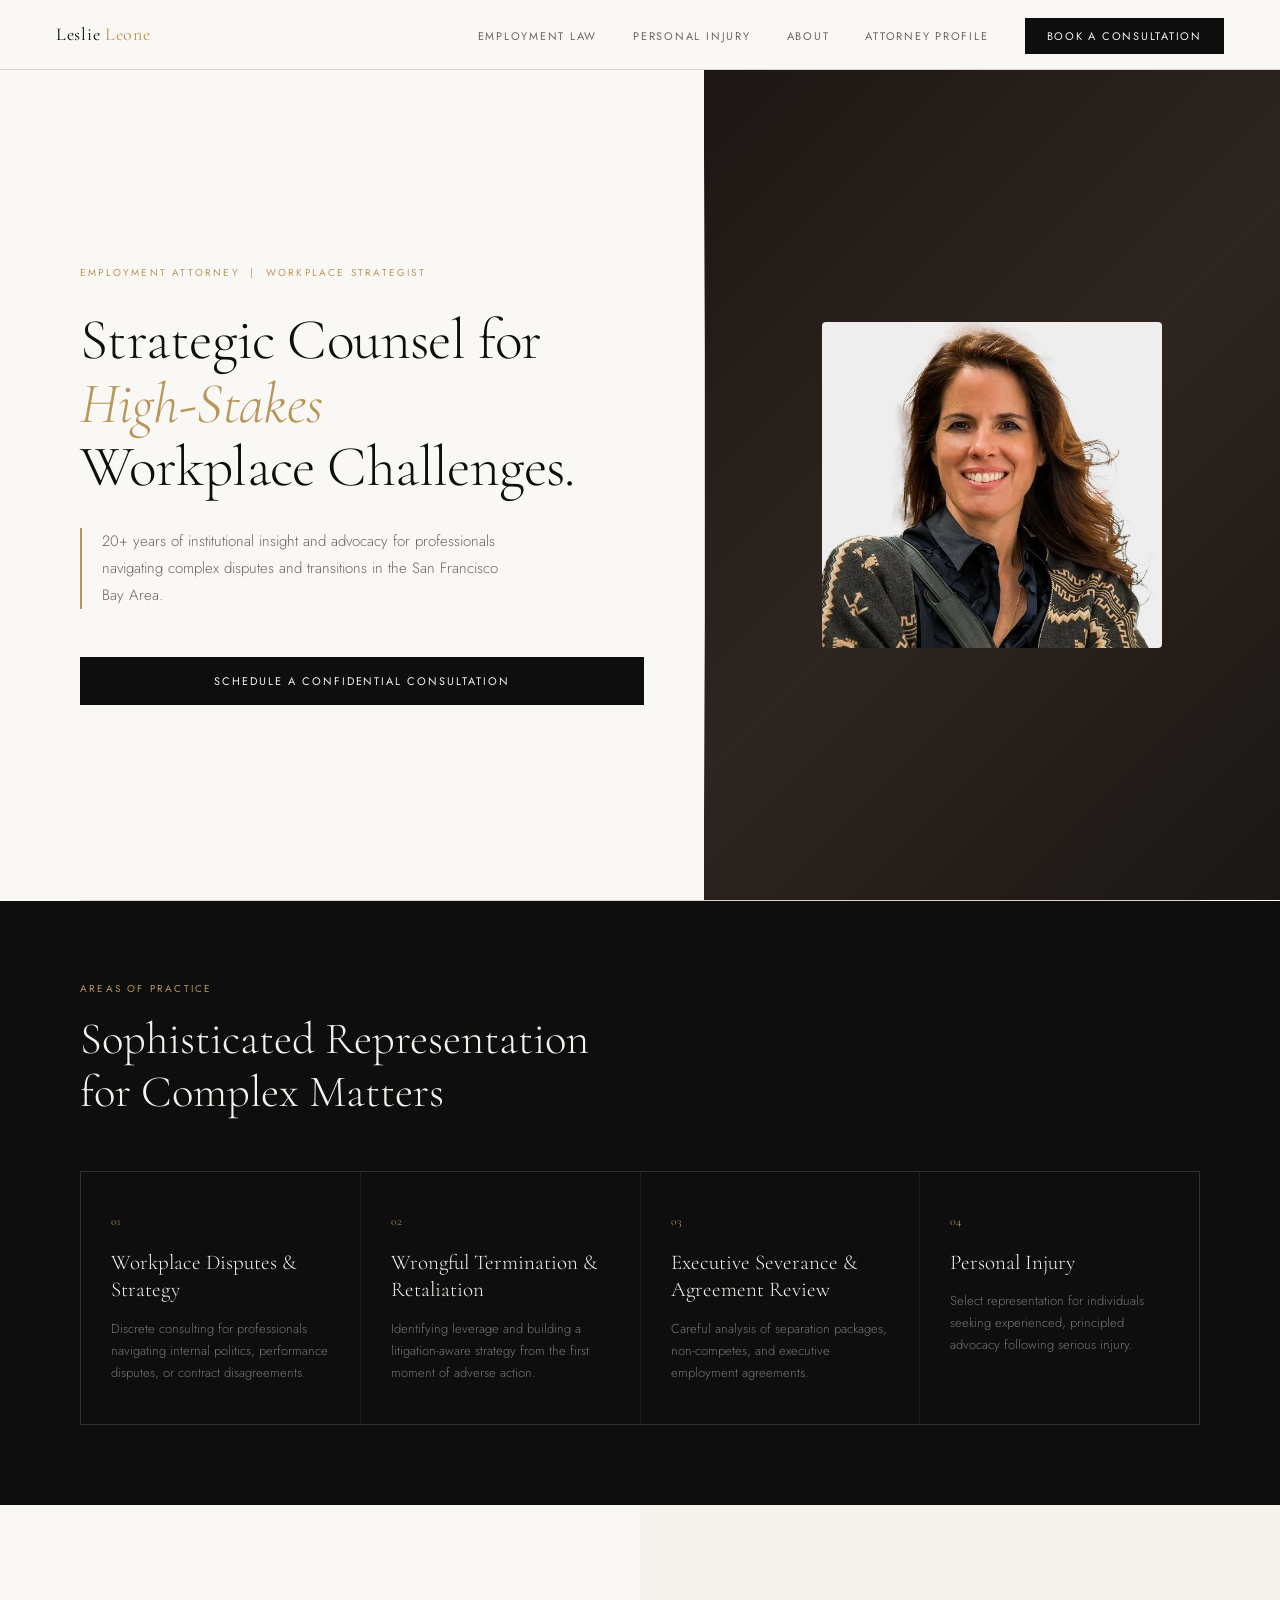
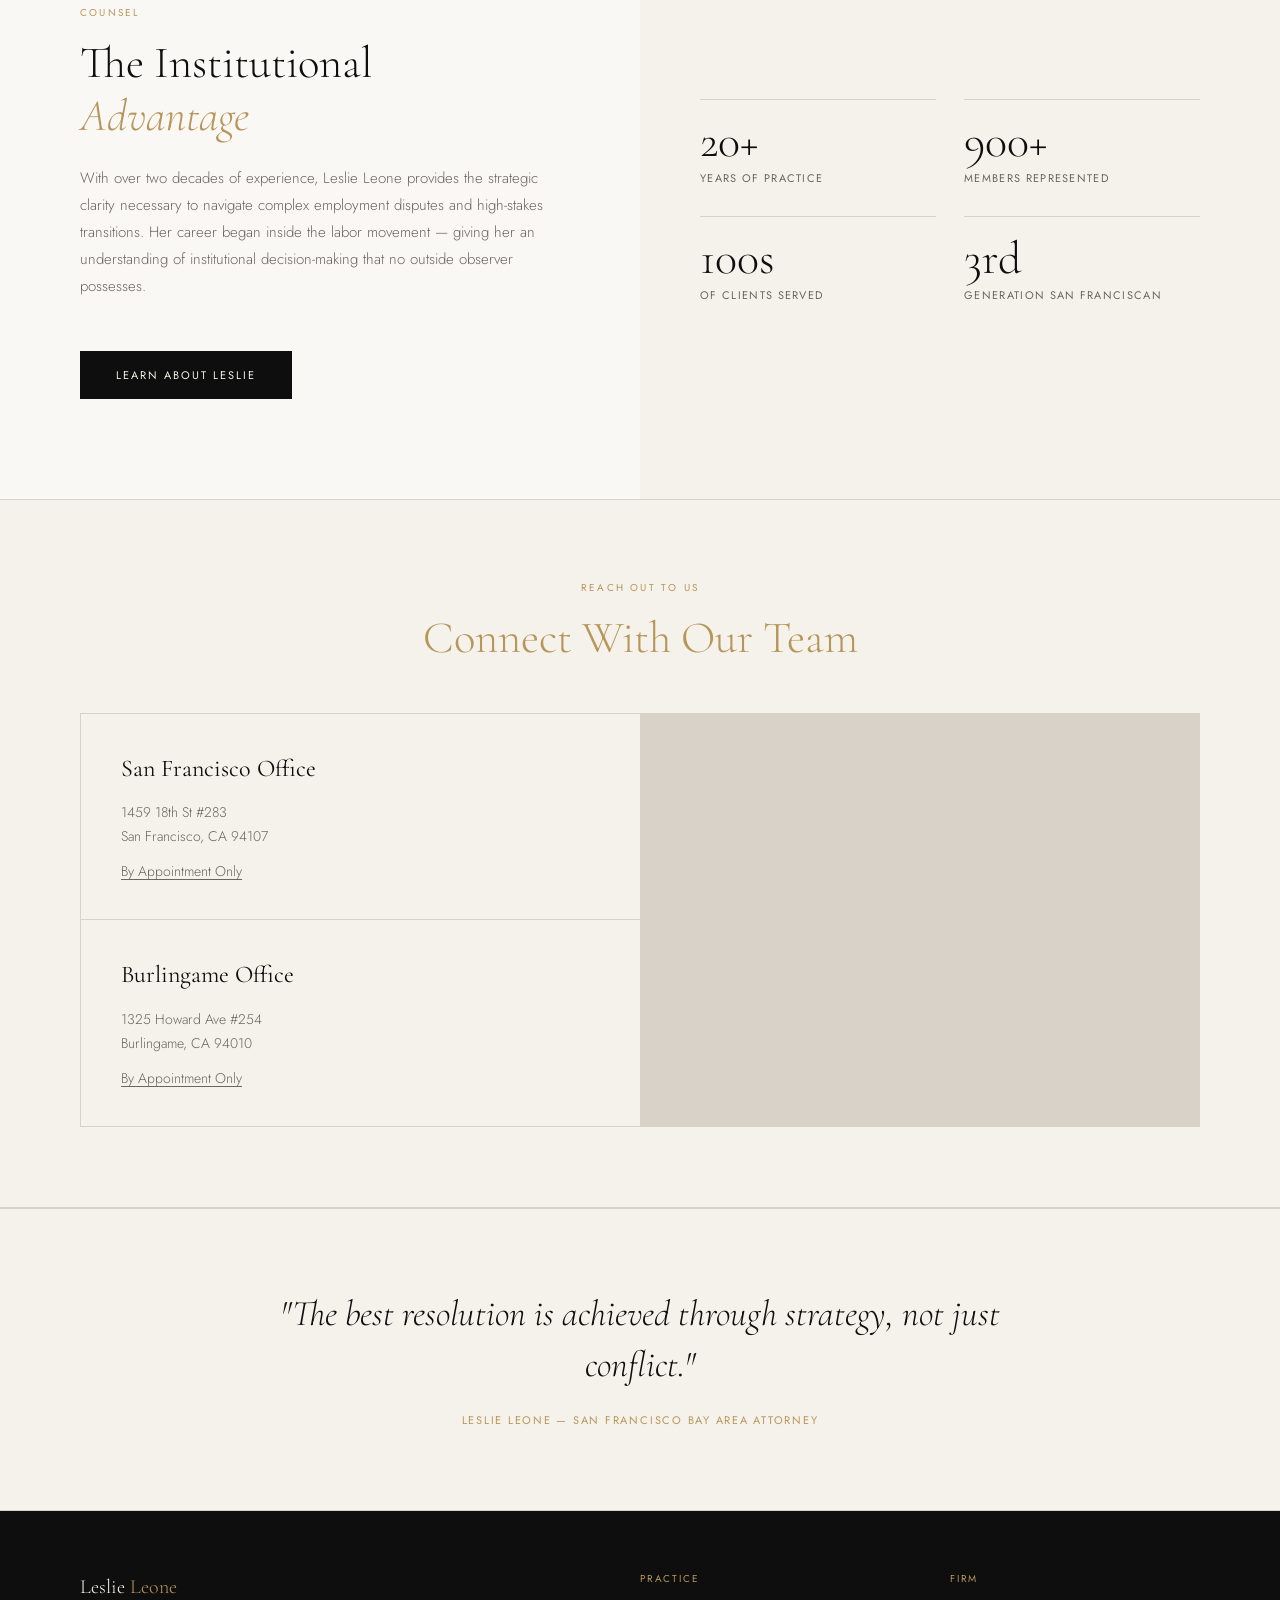
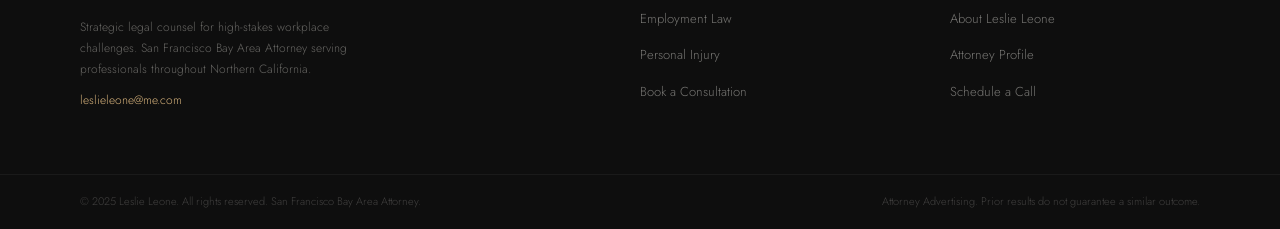
==== commit 064e1398: "add google widget + email link" ====
--- a/index.html
+++ b/index.html
@@ -63,12 +63,33 @@
       </div>
     </div>
   </div>
+  <section class="locations">
+    <p class="sl" style="text-align:center">Reach Out to Us</p>
+    <h2 class="st" style="text-align:center;color:var(--gold)">Connect With Our Team</h2>
+    <div class="loc-grid">
+      <div class="loc-cards">
+        <div class="loc-card">
+          <h3>San Francisco Office</h3>
+          <p>1459 18th St #283<br>San Francisco, CA 94107</p>
+          <p class="loc-appt">By Appointment Only</p>
+        </div>
+        <div class="loc-card">
+          <h3>Burlingame Office</h3>
+          <p>1325 Howard Ave #254<br>Burlingame, CA 94010</p>
+          <p class="loc-appt">By Appointment Only</p>
+        </div>
+      </div>
+      <div class="loc-map">
+        <iframe src="https://www.google.com/maps/embed?pb=!1m18!1m12!1m3!1d3153.8!2d-122.3957!3d37.7627!2m3!1f0!2f0!3f0!3m2!1i1024!2i768!4f13.1!3m3!1m2!1s0x808f7e3e8ebd386d%3A0x5e4e0c5c5b5f5e5e!2s1459%2018th%20St%2C%20San%20Francisco%2C%20CA%2094107!5e0!3m2!1sen!2sus!4v1700000000000" width="100%" height="100%" style="border:0;min-height:380px" allowfullscreen="" loading="lazy" referrerpolicy="no-referrer-when-downgrade"></iframe>
+      </div>
+    </div>
+  </section>
   <div class="qband">
     <blockquote>"The best resolution is achieved through strategy, not just conflict."</blockquote>
     <cite>Leslie Leone — San Francisco Bay Area Attorney</cite>
   </div>
   <footer>
-    <div><p class="fb">Leslie <span>Leone</span></p><p class="ftag">Strategic legal counsel for high-stakes workplace challenges. San Francisco Bay Area Attorney serving professionals throughout Northern California.</p></div>
+    <div><p class="fb">Leslie <span>Leone</span></p><p class="ftag">Strategic legal counsel for high-stakes workplace challenges. San Francisco Bay Area Attorney serving professionals throughout Northern California.</p><p class="ftag" style="margin-top:10px"><a href="mailto:leslieleone@me.com" style="color:var(--goldl);text-decoration:none">leslieleone@me.com</a></p></div>
     <div class="fc"><h4>Practice</h4><ul><li><a onclick="show('employment')">Employment Law</a></li><li><a onclick="show('pi')">Personal Injury</a></li><li><a onclick="show('book')">Book a Consultation</a></li></ul></div>
     <div class="fc"><h4>Firm</h4><ul><li><a onclick="show('about')">About Leslie Leone</a></li><li><a onclick="show('profile')">Attorney Profile</a></li><li><a onclick="show('book')">Schedule a Call</a></li></ul></div>
   </footer>
@@ -113,7 +134,7 @@
     <cite>Leslie Leone — San Francisco Bay Area Attorney</cite>
   </div>
   <footer>
-    <div><p class="fb">Leslie <span>Leone</span></p><p class="ftag">Strategic legal counsel for high-stakes workplace challenges. San Francisco Bay Area Attorney serving professionals throughout Northern California.</p></div>
+    <div><p class="fb">Leslie <span>Leone</span></p><p class="ftag">Strategic legal counsel for high-stakes workplace challenges. San Francisco Bay Area Attorney serving professionals throughout Northern California.</p><p class="ftag" style="margin-top:10px"><a href="mailto:leslieleone@me.com" style="color:var(--goldl);text-decoration:none">leslieleone@me.com</a></p></div>
     <div class="fc"><h4>Practice</h4><ul><li><a onclick="show('employment')">Employment Law</a></li><li><a onclick="show('pi')">Personal Injury</a></li><li><a onclick="show('book')">Book a Consultation</a></li></ul></div>
     <div class="fc"><h4>Firm</h4><ul><li><a onclick="show('about')">About Leslie Leone</a></li><li><a onclick="show('profile')">Attorney Profile</a></li><li><a onclick="show('book')">Schedule a Call</a></li></ul></div>
   </footer>
@@ -153,7 +174,7 @@
     <button class="btn" onclick="show('book')">Book a Consultation</button>
   </div>
   <footer>
-    <div><p class="fb">Leslie <span>Leone</span></p><p class="ftag">Strategic legal counsel for high-stakes workplace challenges. San Francisco Bay Area Attorney serving professionals throughout Northern California.</p></div>
+    <div><p class="fb">Leslie <span>Leone</span></p><p class="ftag">Strategic legal counsel for high-stakes workplace challenges. San Francisco Bay Area Attorney serving professionals throughout Northern California.</p><p class="ftag" style="margin-top:10px"><a href="mailto:leslieleone@me.com" style="color:var(--goldl);text-decoration:none">leslieleone@me.com</a></p></div>
     <div class="fc"><h4>Practice</h4><ul><li><a onclick="show('employment')">Employment Law</a></li><li><a onclick="show('pi')">Personal Injury</a></li><li><a onclick="show('book')">Book a Consultation</a></li></ul></div>
     <div class="fc"><h4>Firm</h4><ul><li><a onclick="show('about')">About Leslie Leone</a></li><li><a onclick="show('profile')">Attorney Profile</a></li><li><a onclick="show('book')">Schedule a Call</a></li></ul></div>
   </footer>
@@ -168,8 +189,8 @@
     <p class="sb" style="color:rgba(245,241,235,.55);max-width:540px">Leslie Leone offers select representation for individuals who have suffered serious personal injury. Her approach combines rigorous legal analysis with the strategic sensibility built over two decades of practice.</p>
   </div>
   <div class="pinotice">
-    <h3>Complimentary Preliminary Call Available</h3>
-    <p>For Personal Injury inquiries, Leslie offers a 15-minute complimentary preliminary call to assess your matter. This allows for a candid, no-cost conversation before any commitment is made. To schedule, please book through the consultation page and select the Personal Injury option.</p>
+    <h3>Schedule a Consultation</h3>
+    <p>For Personal Injury inquiries, Leslie offers consultations to assess your matter and develop a strategic approach. Book a 30-minute or 60-minute session to discuss your case in detail.</p>
   </div>
   <div class="pisplit">
     <div>
@@ -184,11 +205,11 @@
     </div>
   </div>
   <div class="ctabar">
-    <div><p class="sl">Begin with a complimentary call</p><p style="font-size:14px;color:var(--mid);font-weight:300">Personal Injury inquiries only — 15 minutes, no charge.</p></div>
-    <button class="btn" onclick="show('book')">Schedule a Preliminary Call</button>
-  </div>
-  <footer>
-    <div><p class="fb">Leslie <span>Leone</span></p><p class="ftag">Strategic legal counsel for high-stakes workplace challenges. San Francisco Bay Area Attorney serving professionals throughout Northern California.</p></div>
+    <div><p class="sl">Ready to discuss your case?</p><p style="font-size:14px;color:var(--mid);font-weight:300">A confidential consultation is the first step.</p></div>
+    <button class="btn" onclick="show('book')">Book a Consultation</button>
+  </div>
+  <footer>
+    <div><p class="fb">Leslie <span>Leone</span></p><p class="ftag">Strategic legal counsel for high-stakes workplace challenges. San Francisco Bay Area Attorney serving professionals throughout Northern California.</p><p class="ftag" style="margin-top:10px"><a href="mailto:leslieleone@me.com" style="color:var(--goldl);text-decoration:none">leslieleone@me.com</a></p></div>
     <div class="fc"><h4>Practice</h4><ul><li><a onclick="show('employment')">Employment Law</a></li><li><a onclick="show('pi')">Personal Injury</a></li><li><a onclick="show('book')">Book a Consultation</a></li></ul></div>
     <div class="fc"><h4>Firm</h4><ul><li><a onclick="show('about')">About Leslie Leone</a></li><li><a onclick="show('profile')">Attorney Profile</a></li><li><a onclick="show('book')">Schedule a Call</a></li></ul></div>
   </footer>
@@ -247,7 +268,7 @@
     <cite>Leslie Leone — San Francisco Bay Area Attorney</cite>
   </div>
   <footer>
-    <div><p class="fb">Leslie <span>Leone</span></p><p class="ftag">Strategic legal counsel for high-stakes workplace challenges. San Francisco Bay Area Attorney serving professionals throughout Northern California.</p></div>
+    <div><p class="fb">Leslie <span>Leone</span></p><p class="ftag">Strategic legal counsel for high-stakes workplace challenges. San Francisco Bay Area Attorney serving professionals throughout Northern California.</p><p class="ftag" style="margin-top:10px"><a href="mailto:leslieleone@me.com" style="color:var(--goldl);text-decoration:none">leslieleone@me.com</a></p></div>
     <div class="fc"><h4>Practice</h4><ul><li><a onclick="show('employment')">Employment Law</a></li><li><a onclick="show('pi')">Personal Injury</a></li><li><a onclick="show('book')">Book a Consultation</a></li></ul></div>
     <div class="fc"><h4>Firm</h4><ul><li><a onclick="show('about')">About Leslie Leone</a></li><li><a onclick="show('profile')">Attorney Profile</a></li><li><a onclick="show('book')">Schedule a Call</a></li></ul></div>
   </footer>
@@ -305,14 +326,6 @@
         <p class="bdesc">Best for a high-level assessment of complex situations to identify immediate risks and leverage.</p>
         <div class="bbtn">Select This Session</div>
       </div>
-      <div class="bkc" id="c15" onclick="pick('15min')">
-        <p class="bcl">Preliminary Call</p>
-        <p class="bdur">15</p>
-        <p class="bunt">Minutes</p>
-        <p class="bprice">Complimentary</p>
-        <p class="bdesc">Strictly for Personal Injury inquiries only.</p>
-        <div class="bbtn">Select This Session</div>
-      </div>
     </div>
     <div class="bform">
       <p class="bftitle">Complete Your Booking</p>
@@ -326,7 +339,6 @@
             <option value="">-- Select a session --</option>
             <option value="30min">30-Minute Initial Review -- $350</option>
             <option value="60min">60-Minute Strategic Evaluation -- $600</option>
-            <option value="15min">15-Minute Preliminary Call -- Complimentary (Personal Injury only)</option>
           </select>
         </div>
         <div class="fg"><label>Preferred Date</label><input type="date" id="dt"></div>
@@ -344,7 +356,7 @@
     </div>
   </div>
   <footer>
-    <div><p class="fb">Leslie <span>Leone</span></p><p class="ftag">Strategic legal counsel for high-stakes workplace challenges. San Francisco Bay Area Attorney serving professionals throughout Northern California.</p></div>
+    <div><p class="fb">Leslie <span>Leone</span></p><p class="ftag">Strategic legal counsel for high-stakes workplace challenges. San Francisco Bay Area Attorney serving professionals throughout Northern California.</p><p class="ftag" style="margin-top:10px"><a href="mailto:leslieleone@me.com" style="color:var(--goldl);text-decoration:none">leslieleone@me.com</a></p></div>
     <div class="fc"><h4>Practice</h4><ul><li><a onclick="show('employment')">Employment Law</a></li><li><a onclick="show('pi')">Personal Injury</a></li></ul></div>
     <div class="fc"><h4>Firm</h4><ul><li><a onclick="show('about')">About Leslie Leone</a></li><li><a onclick="show('profile')">Attorney Profile</a></li></ul></div>
   </footer>
--- a/css/styles.css
+++ b/css/styles.css
@@ -181,16 +181,28 @@
 .dropdown-item strong{font-family:var(--ser);font-size:17px;font-weight:400;color:var(--ink)}
 .dropdown-item span{font-size:13px;font-weight:300;color:var(--mid)}
 
+/* LOCATIONS */
+.locations{background:var(--cream);padding:80px;border-top:1px solid var(--rule);border-bottom:1px solid var(--rule)}
+.loc-grid{display:grid;grid-template-columns:1fr 1fr;gap:0;margin-top:48px;border:1px solid var(--rule);overflow:hidden}
+.loc-cards{display:flex;flex-direction:column;justify-content:center;padding:0}
+.loc-card{padding:36px 40px;border-bottom:1px solid var(--rule)}
+.loc-card:last-child{border-bottom:none}
+.loc-card h3{font-family:var(--ser);font-size:24px;font-weight:400;color:var(--ink);margin-bottom:12px}
+.loc-card p{font-size:14px;font-weight:300;color:var(--mid);line-height:1.75}
+.loc-appt{font-size:13px;font-weight:400;color:var(--ink);margin-top:10px;text-decoration:underline;text-underline-offset:3px}
+.loc-map{min-height:380px;background:var(--rule)}
+.loc-map iframe{display:block;width:100%;height:100%}
+
 /* RESPONSIVE */
 @media(max-width:920px){
   nav{padding:0 20px}
   .nl{gap:16px}
-  .hero,.asplit,.ahero,.feati,.pinotice,.pisplit,.profile-hero{grid-template-columns:1fr}
+  .hero,.asplit,.ahero,.feati,.pinotice,.pisplit,.profile-hero,.loc-grid{grid-template-columns:1fr}
   .hip,.hero::after{display:none}
   .ht{padding:56px 24px}
   hr.r,footer{padding-left:24px;padding-right:24px}
   hr.r{margin:0 24px}
-  .ps,.feats,.emph,.pihero{padding:60px 24px}
+  .ps,.feats,.emph,.pihero,.locations{padding:60px 24px}
   .pgrid{grid-template-columns:1fr 1fr}
   .al{padding:60px 24px}
   .ar{padding:60px 24px}
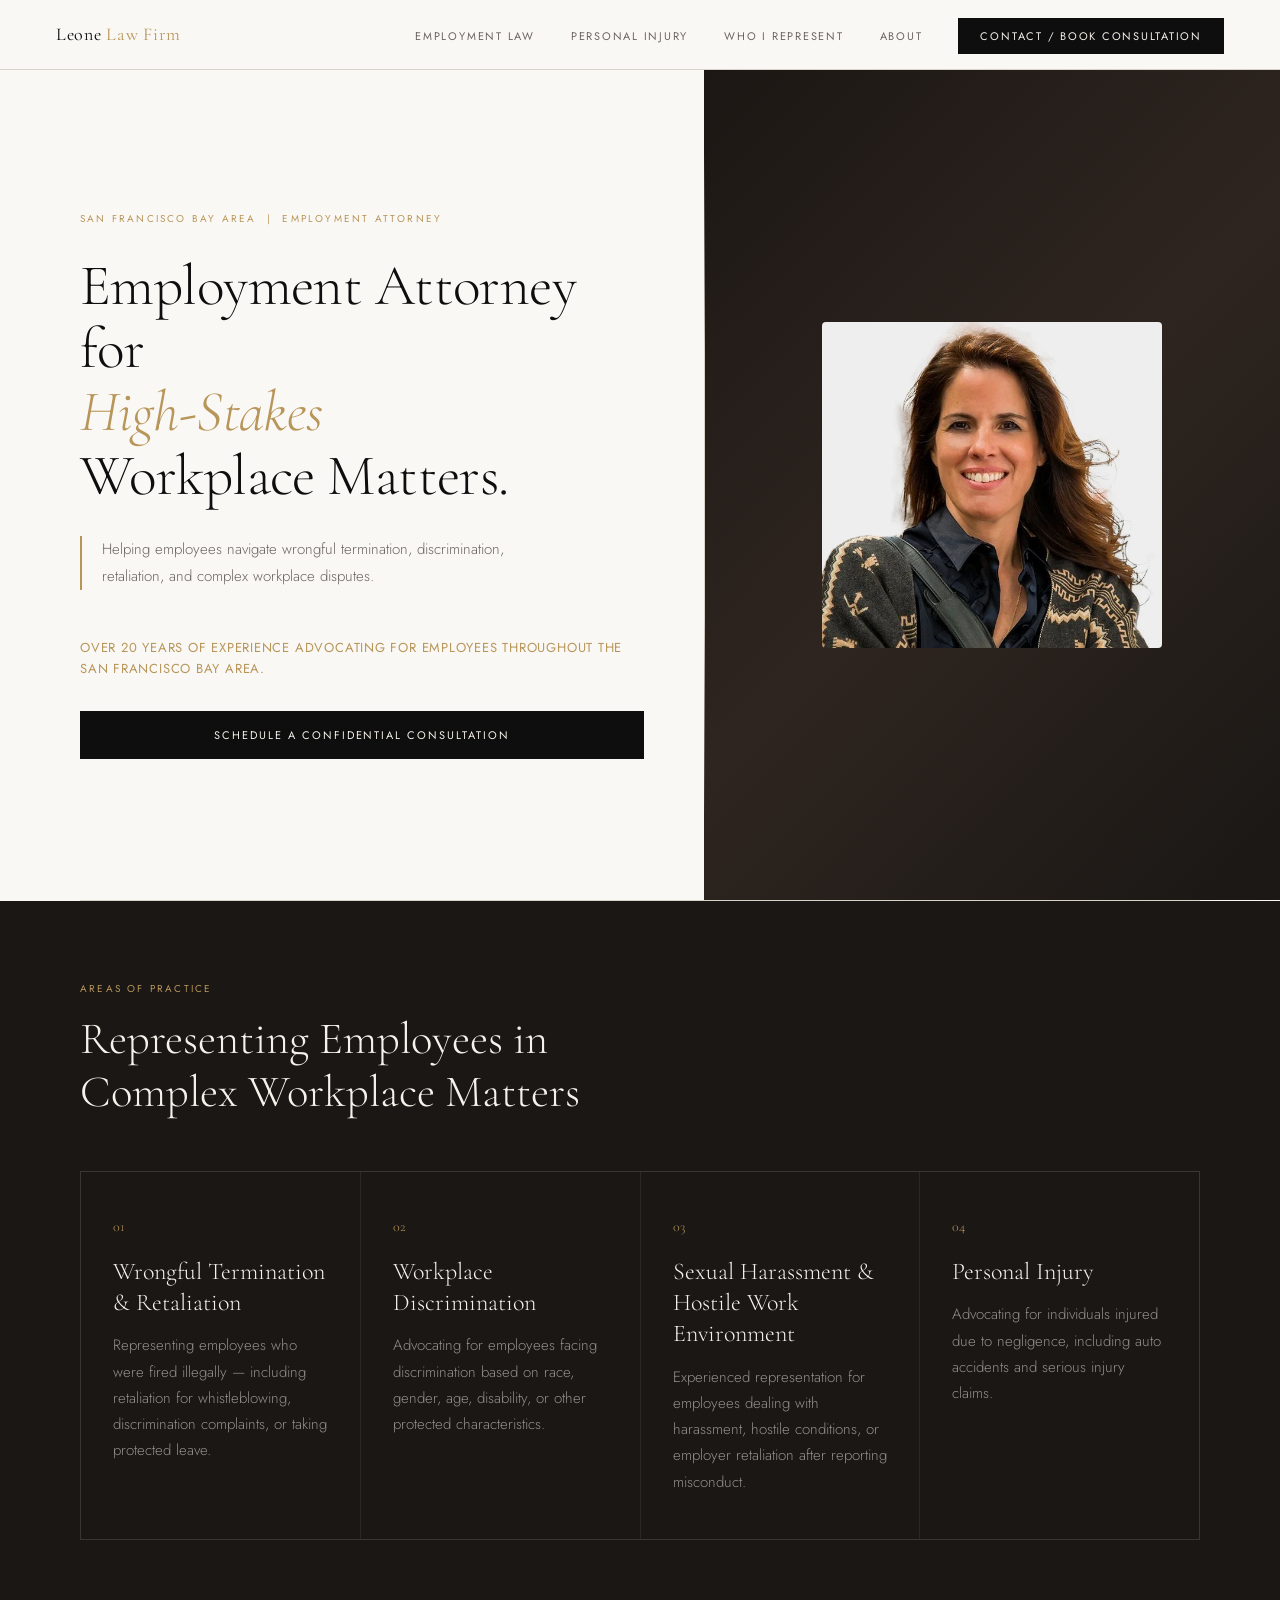
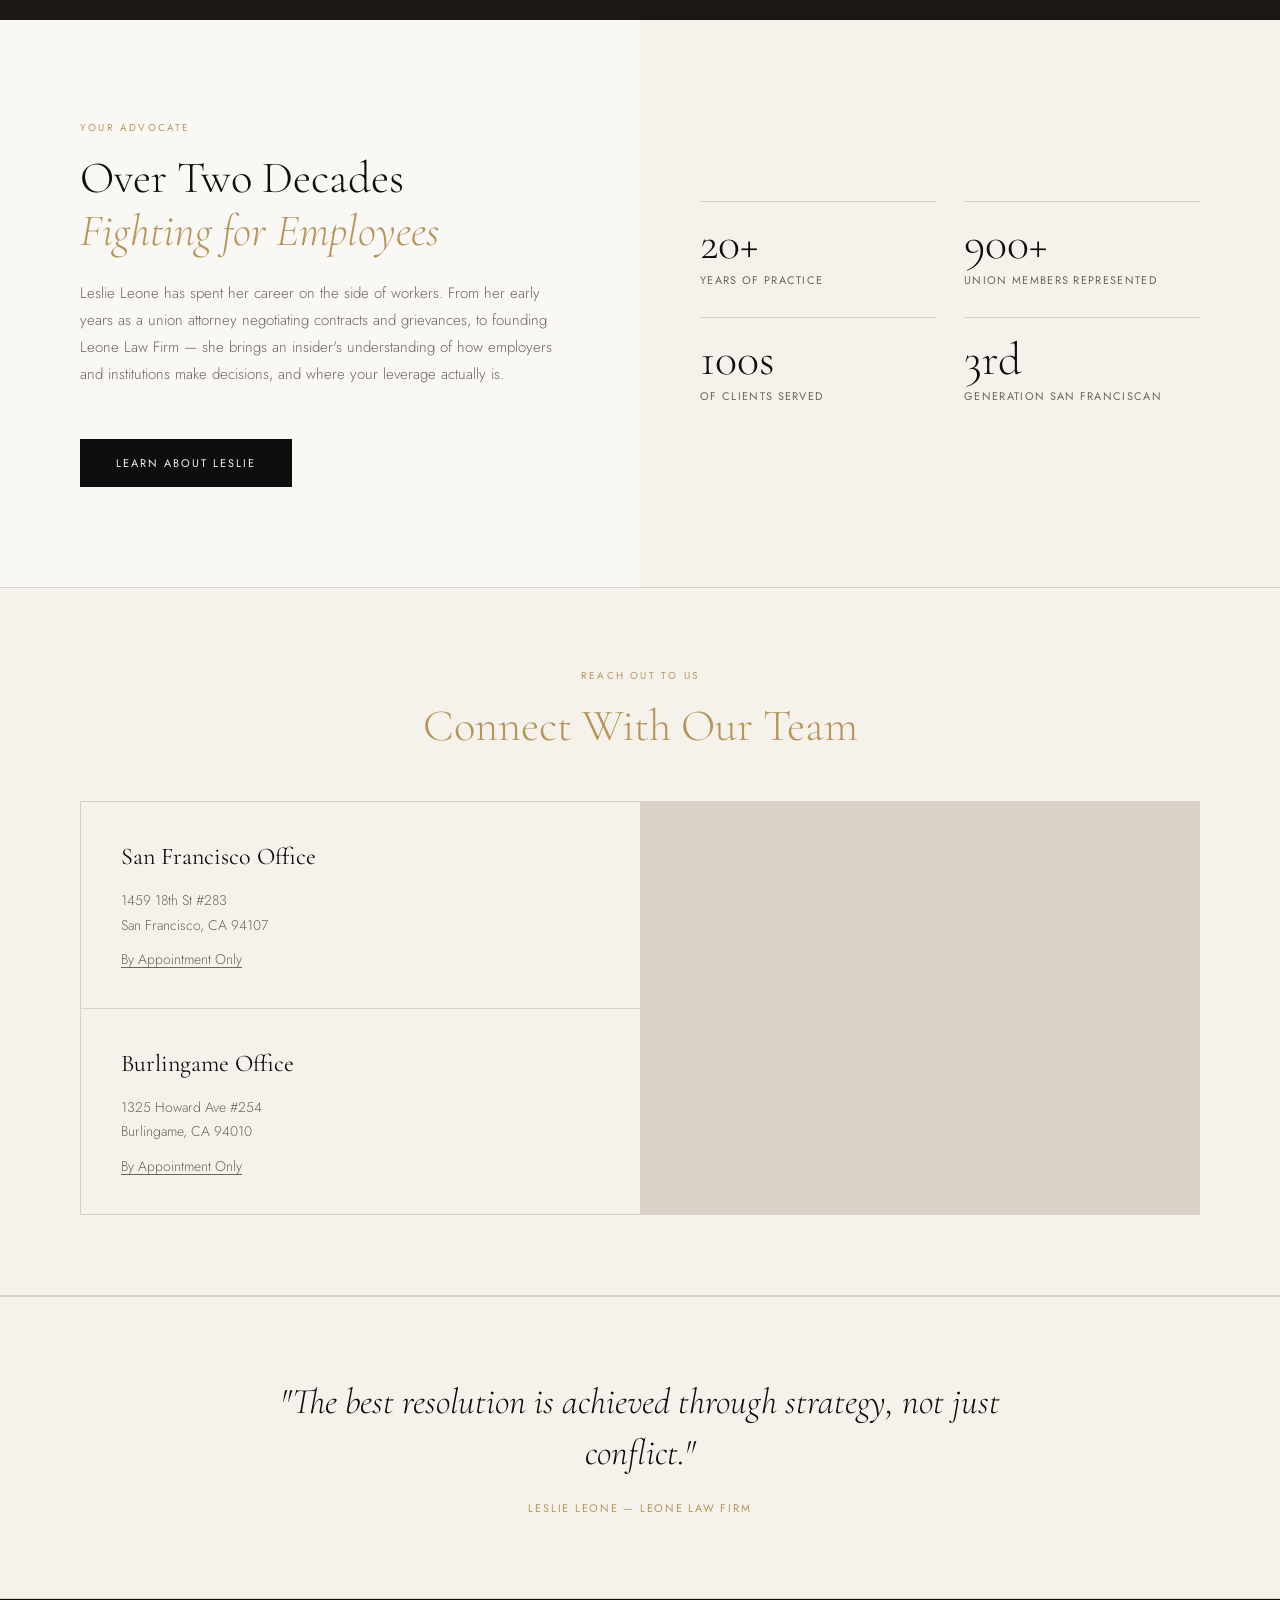
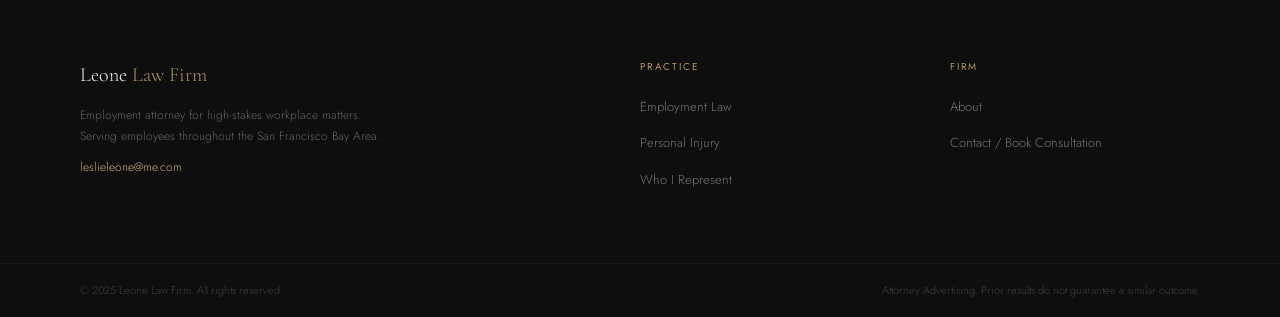
==== commit b409ca87: "more final touches" ====
--- a/index.html
+++ b/index.html
@@ -3,8 +3,8 @@
 <head>
 <meta charset="UTF-8">
 <meta name="viewport" content="width=device-width, initial-scale=1.0">
-<title>Leslie Leone | San Francisco Bay Area Attorney</title>
-<meta name="description" content="Strategic legal counsel for high-stakes workplace challenges. San Francisco Bay Area Attorney Leslie Leone — Employment Law and Personal Injury.">
+<title>Leone Law Firm | San Francisco Bay Area Employment Attorney</title>
+<meta name="description" content="Employment attorney for high-stakes workplace matters. Leone Law Firm — helping employees navigate wrongful termination, discrimination, retaliation, and complex workplace disputes in the San Francisco Bay Area.">
 <link rel="preconnect" href="https://fonts.googleapis.com">
 <link href="https://fonts.googleapis.com/css2?family=Cormorant+Garamond:ital,wght@0,300;0,400;1,300;1,400&family=Jost:wght@200;300;400;500&display=swap" rel="stylesheet">
 <link rel="stylesheet" href="css/styles.css">
@@ -12,13 +12,13 @@
 <body>
 
 <nav>
-  <a class="logo" onclick="show('home')">Leslie <span>Leone</span></a>
+  <a class="logo" onclick="show('home')">Leone <span>Law Firm</span></a>
   <ul class="nl">
     <li><a onclick="show('employment')">Employment Law</a></li>
     <li><a onclick="show('pi')">Personal Injury</a></li>
+    <li><a onclick="show('represent')">Who I Represent</a></li>
     <li><a onclick="show('about')">About</a></li>
-    <li><a onclick="show('profile')">Attorney Profile</a></li>
-    <li><a class="ncta" onclick="show('book')">Book a Consultation</a></li>
+    <li><a class="ncta" onclick="show('book')">Contact / Book Consultation</a></li>
   </ul>
 </nav>
 
@@ -26,9 +26,10 @@
 <div id="page-home" class="page active">
   <section class="hero">
     <div class="ht">
-      <p class="eyebrow">Employment Attorney &nbsp;|&nbsp; Workplace Strategist</p>
-      <h1 class="headline">Strategic Counsel for<br><em>High-Stakes</em><br>Workplace Challenges.</h1>
-      <p class="subline">20+ years of institutional insight and advocacy for professionals navigating complex disputes and transitions in the San Francisco Bay Area.</p>
+      <p class="eyebrow">San Francisco Bay Area &nbsp;|&nbsp; Employment Attorney</p>
+      <h1 class="headline">Employment Attorney for<br><em>High-Stakes</em><br>Workplace Matters.</h1>
+      <p class="subline">Helping employees navigate wrongful termination, discrimination, retaliation, and complex workplace disputes.</p>
+      <p class="credibility">Over 20 years of experience advocating for employees throughout the San Francisco Bay Area.</p>
       <button class="btn" onclick="show('book')">Schedule a Confidential Consultation</button>
     </div>
     <div class="hip">
@@ -38,26 +39,26 @@
   <hr class="r">
   <section class="ps">
     <p class="sl">Areas of Practice</p>
-    <h2 class="st" style="color:var(--cream)">Sophisticated Representation<br>for Complex Matters</h2>
+    <h2 class="st" style="color:var(--cream)">Representing Employees in<br>Complex Workplace Matters</h2>
     <div class="pgrid">
-      <div class="pc" onclick="show('employment')"><p class="pn">01</p><h3 class="pt">Workplace Disputes &amp; Strategy</h3><p class="pb">Discrete consulting for professionals navigating internal politics, performance disputes, or contract disagreements.</p></div>
-      <div class="pc" onclick="show('employment')"><p class="pn">02</p><h3 class="pt">Wrongful Termination &amp; Retaliation</h3><p class="pb">Identifying leverage and building a litigation-aware strategy from the first moment of adverse action.</p></div>
-      <div class="pc" onclick="show('employment')"><p class="pn">03</p><h3 class="pt">Executive Severance &amp; Agreement Review</h3><p class="pb">Careful analysis of separation packages, non-competes, and executive employment agreements.</p></div>
-      <div class="pc" onclick="show('pi')"><p class="pn">04</p><h3 class="pt">Personal Injury</h3><p class="pb">Select representation for individuals seeking experienced, principled advocacy following serious injury.</p></div>
+      <div class="pc" onclick="show('employment')"><p class="pn">01</p><h3 class="pt">Wrongful Termination &amp; Retaliation</h3><p class="pb">Representing employees who were fired illegally — including retaliation for whistleblowing, discrimination complaints, or taking protected leave.</p></div>
+      <div class="pc" onclick="show('employment')"><p class="pn">02</p><h3 class="pt">Workplace Discrimination</h3><p class="pb">Advocating for employees facing discrimination based on race, gender, age, disability, or other protected characteristics.</p></div>
+      <div class="pc" onclick="show('employment')"><p class="pn">03</p><h3 class="pt">Sexual Harassment &amp; Hostile Work Environment</h3><p class="pb">Experienced representation for employees dealing with harassment, hostile conditions, or employer retaliation after reporting misconduct.</p></div>
+      <div class="pc" onclick="show('pi')"><p class="pn">04</p><h3 class="pt">Personal Injury</h3><p class="pb">Advocating for individuals injured due to negligence, including auto accidents and serious injury claims.</p></div>
     </div>
   </section>
   <div class="asplit">
     <div class="al">
-      <p class="sl">Counsel</p>
-      <h2 class="st">The Institutional<br><em>Advantage</em></h2>
-      <p class="sb" style="max-width:480px">With over two decades of experience, Leslie Leone provides the strategic clarity necessary to navigate complex employment disputes and high-stakes transitions. Her career began inside the labor movement — giving her an understanding of institutional decision-making that no outside observer possesses.</p>
+      <p class="sl">Your Advocate</p>
+      <h2 class="st">Over Two Decades<br><em>Fighting for Employees</em></h2>
+      <p class="sb" style="max-width:480px">Leslie Leone has spent her career on the side of workers. From her early years as a union attorney negotiating contracts and grievances, to founding Leone Law Firm — she brings an insider's understanding of how employers and institutions make decisions, and where your leverage actually is.</p>
       <br><br>
       <button class="btn" onclick="show('about')">Learn About Leslie</button>
     </div>
     <div class="ar">
       <div class="stats">
         <div class="stat"><p class="stn">20+</p><p class="stl">Years of Practice</p></div>
-        <div class="stat"><p class="stn">900+</p><p class="stl">Members Represented</p></div>
+        <div class="stat"><p class="stn">900+</p><p class="stl">Union Members Represented</p></div>
         <div class="stat"><p class="stn">100s</p><p class="stl">of Clients Served</p></div>
         <div class="stat"><p class="stn">3rd</p><p class="stl">Generation San Franciscan</p></div>
       </div>
@@ -86,152 +87,32 @@
   </section>
   <div class="qband">
     <blockquote>"The best resolution is achieved through strategy, not just conflict."</blockquote>
-    <cite>Leslie Leone — San Francisco Bay Area Attorney</cite>
-  </div>
-  <footer>
-    <div><p class="fb">Leslie <span>Leone</span></p><p class="ftag">Strategic legal counsel for high-stakes workplace challenges. San Francisco Bay Area Attorney serving professionals throughout Northern California.</p><p class="ftag" style="margin-top:10px"><a href="mailto:leslieleone@me.com" style="color:var(--goldl);text-decoration:none">leslieleone@me.com</a></p></div>
-    <div class="fc"><h4>Practice</h4><ul><li><a onclick="show('employment')">Employment Law</a></li><li><a onclick="show('pi')">Personal Injury</a></li><li><a onclick="show('book')">Book a Consultation</a></li></ul></div>
-    <div class="fc"><h4>Firm</h4><ul><li><a onclick="show('about')">About Leslie Leone</a></li><li><a onclick="show('profile')">Attorney Profile</a></li><li><a onclick="show('book')">Schedule a Call</a></li></ul></div>
-  </footer>
-  <div class="fbot"><p>&copy; 2025 Leslie Leone. All rights reserved. San Francisco Bay Area Attorney.</p><p>Attorney Advertising. Prior results do not guarantee a similar outcome.</p></div>
-</div>
-
-<!-- ABOUT -->
+    <cite>Leslie Leone — Leone Law Firm</cite>
+  </div>
+  <footer>
+    <div><p class="fb">Leone <span>Law Firm</span></p><p class="ftag">Employment attorney for high-stakes workplace matters. Serving employees throughout the San Francisco Bay Area.</p><p class="ftag" style="margin-top:10px"><a href="mailto:leslieleone@me.com" style="color:var(--goldl);text-decoration:none">leslieleone@me.com</a></p></div>
+    <div class="fc"><h4>Practice</h4><ul><li><a onclick="show('employment')">Employment Law</a></li><li><a onclick="show('pi')">Personal Injury</a></li><li><a onclick="show('represent')">Who I Represent</a></li></ul></div>
+    <div class="fc"><h4>Firm</h4><ul><li><a onclick="show('about')">About</a></li><li><a onclick="show('book')">Contact / Book Consultation</a></li></ul></div>
+  </footer>
+  <div class="fbot"><p>&copy; 2025 Leone Law Firm. All rights reserved.</p><p>Attorney Advertising. Prior results do not guarantee a similar outcome.</p></div>
+</div>
+
+<!-- ABOUT (merged with Attorney Profile) -->
 <div id="page-about" class="page">
-  <div class="ahero">
-    <div>
-      <p class="sl">About</p>
-      <h1 class="st" style="font-size:clamp(36px,5vw,60px)">Leslie Leone</h1>
-      <p class="sb" style="max-width:580px">With over two decades of experience as an attorney and advisor, Leslie Leone provides the strategic clarity necessary to navigate complex employment disputes and high-stakes transitions.</p>
-    </div>
-    <div>
-      <div style="border:1px solid var(--rule);padding:26px 22px">
-        <p style="font-size:10px;letter-spacing:.14em;text-transform:uppercase;color:var(--gold);margin-bottom:11px">Contact</p>
-        <p style="font-size:14px;font-weight:300;color:var(--mid);line-height:1.75">San Francisco Bay Area Attorney<br>Leslie Leone<br>San Francisco, CA</p>
-        <br>
-        <button onclick="show('book')" style="margin-top:6px;display:block;width:100%;padding:12px;background:transparent;border:1px solid var(--rule);font-family:var(--san);font-size:11px;letter-spacing:.14em;text-transform:uppercase;cursor:pointer;transition:background .2s,color .2s" onmouseover="this.style.background='var(--ink)';this.style.color='var(--cream)'" onmouseout="this.style.background='transparent';this.style.color='var(--ink)'">Schedule a Consultation</button>
-      </div>
-    </div>
-  </div>
-  <div class="asecs">
-    <div class="asec">
-      <h3>The Institutional Advantage</h3>
-      <p>Leslie began her career at the center of the labor movement. As a Staff Attorney and Business Agent for Teamsters Union Local 856, she negotiated improved wages and benefits and represented over 900 members across hospitals, public safety, and private industry.</p>
-      <p>This "inside-out" understanding of how institutional decisions are made — and where leverage actually resides — is the foundation of her consulting practice.</p>
-    </div>
-    <div class="asec">
-      <h3>A Career of Advocacy</h3>
-      <p>As the founder of Leslie Leone Law, Leslie has spent nearly twenty years representing hundreds of clients in employment and personal injury matters. Her deep experience with the legal process allows her to provide a "litigation-aware" strategy — helping clients resolve high-stress situations through sophisticated negotiation before they escalate.</p>
-      <p>She continues to provide select, high-level representation for clients in both employment and personal injury matters.</p>
-    </div>
-    <div class="asec">
-      <h3>The Future of Work</h3>
-      <p>A third-generation San Franciscan, Leslie is focused on the intersection of law and technology. She advises on the strategic shifts caused by AI and emerging workplace dynamics, ensuring her clients are prepared for the future of the employment relationship.</p>
-    </div>
-  </div>
-  <div class="qband">
-    <blockquote>"Strategic clarity for every stage of the employment relationship — from negotiation to resolution."</blockquote>
-    <cite>Leslie Leone — San Francisco Bay Area Attorney</cite>
-  </div>
-  <footer>
-    <div><p class="fb">Leslie <span>Leone</span></p><p class="ftag">Strategic legal counsel for high-stakes workplace challenges. San Francisco Bay Area Attorney serving professionals throughout Northern California.</p><p class="ftag" style="margin-top:10px"><a href="mailto:leslieleone@me.com" style="color:var(--goldl);text-decoration:none">leslieleone@me.com</a></p></div>
-    <div class="fc"><h4>Practice</h4><ul><li><a onclick="show('employment')">Employment Law</a></li><li><a onclick="show('pi')">Personal Injury</a></li><li><a onclick="show('book')">Book a Consultation</a></li></ul></div>
-    <div class="fc"><h4>Firm</h4><ul><li><a onclick="show('about')">About Leslie Leone</a></li><li><a onclick="show('profile')">Attorney Profile</a></li><li><a onclick="show('book')">Schedule a Call</a></li></ul></div>
-  </footer>
-  <div class="fbot"><p>&copy; 2025 Leslie Leone. All rights reserved. San Francisco Bay Area Attorney.</p><p>Attorney Advertising. Prior results do not guarantee a similar outcome.</p></div>
-</div>
-
-<!-- EMPLOYMENT -->
-<div id="page-employment" class="page">
-  <div class="emph">
-    <p class="sl">Employment Law</p>
-    <h1 class="st" style="color:var(--cream);max-width:700px">Workplace Strategy &amp;<br><em style="color:var(--goldl)">Employment Counsel</em></h1>
-    <p class="sb" style="color:rgba(245,241,235,.55);max-width:560px">Sophisticated representation for professionals and executives navigating the full spectrum of employment challenges. San Francisco Bay Area Attorney Leslie Leone brings institutional insight to every engagement.</p>
-  </div>
-  <div class="feats">
-    <div class="feati">
-      <div>
-        <p class="fbadge">Featured Practice</p>
-        <h2 style="font-family:var(--ser);font-size:36px;font-weight:300;line-height:1.2">Workplace Disputes &amp; Strategy</h2>
-      </div>
-      <div>
-        <p class="fq">"The best resolution is achieved through strategy, not just conflict."</p>
-        <p style="font-size:14px;color:var(--mid);font-weight:300;line-height:1.8;margin-bottom:28px">Leslie Leone provides discrete consulting for professionals navigating internal politics, performance disputes, or contract disagreements. Before any formal action is taken, understanding your leverage is essential.</p>
-        <ul class="sbul">
-          <li><strong>Leverage Assessment</strong><span>Identifying your strongest position before you take action — a clear-eyed analysis of institutional power dynamics.</span></li>
-          <li><strong>Strategic Communication</strong><span>Crafting the right message for HR, management, or boards — precision language that protects your position.</span></li>
-        </ul>
-      </div>
-    </div>
-  </div>
-  <div class="sgrid">
-    <div class="si"><p class="sin">02</p><h3>Wrongful Termination &amp; Retaliation</h3><p>Representing employees whose termination violated California law — including retaliation for whistleblowing, protected leave, or discrimination complaints. Building a litigation-aware strategy from day one.</p></div>
-    <div class="si"><p class="sin">03</p><h3>Executive Severance &amp; Agreement Review</h3><p>Careful negotiation and review of separation packages, executive employment agreements, non-compete clauses, and equity provisions. Protecting what you've earned.</p></div>
-    <div class="si"><p class="sin">04</p><h3>Sexual Harassment &amp; Workplace Misconduct</h3><p>Discrete, experienced representation for individuals facing harassment or a hostile work environment. Comprehensive guidance on reporting obligations and legal remedies available.</p></div>
-  </div>
-  <div class="ctabar">
-    <div><p class="sl">Ready to discuss your situation?</p><p style="font-size:14px;color:var(--mid);font-weight:300">A confidential consultation is the first step.</p></div>
-    <button class="btn" onclick="show('book')">Book a Consultation</button>
-  </div>
-  <footer>
-    <div><p class="fb">Leslie <span>Leone</span></p><p class="ftag">Strategic legal counsel for high-stakes workplace challenges. San Francisco Bay Area Attorney serving professionals throughout Northern California.</p><p class="ftag" style="margin-top:10px"><a href="mailto:leslieleone@me.com" style="color:var(--goldl);text-decoration:none">leslieleone@me.com</a></p></div>
-    <div class="fc"><h4>Practice</h4><ul><li><a onclick="show('employment')">Employment Law</a></li><li><a onclick="show('pi')">Personal Injury</a></li><li><a onclick="show('book')">Book a Consultation</a></li></ul></div>
-    <div class="fc"><h4>Firm</h4><ul><li><a onclick="show('about')">About Leslie Leone</a></li><li><a onclick="show('profile')">Attorney Profile</a></li><li><a onclick="show('book')">Schedule a Call</a></li></ul></div>
-  </footer>
-  <div class="fbot"><p>&copy; 2025 Leslie Leone. All rights reserved. San Francisco Bay Area Attorney.</p><p>Attorney Advertising. Prior results do not guarantee a similar outcome.</p></div>
-</div>
-
-<!-- PERSONAL INJURY -->
-<div id="page-pi" class="page">
-  <div class="pihero">
-    <p class="sl">Personal Injury</p>
-    <h1 class="st" style="color:var(--cream);max-width:680px">Principled Advocacy for<br><em style="color:var(--goldl)">Serious Injuries</em></h1>
-    <p class="sb" style="color:rgba(245,241,235,.55);max-width:540px">Leslie Leone offers select representation for individuals who have suffered serious personal injury. Her approach combines rigorous legal analysis with the strategic sensibility built over two decades of practice.</p>
-  </div>
-  <div class="pinotice">
-    <h3>Schedule a Consultation</h3>
-    <p>For Personal Injury inquiries, Leslie offers consultations to assess your matter and develop a strategic approach. Book a 30-minute or 60-minute session to discuss your case in detail.</p>
-  </div>
-  <div class="pisplit">
-    <div>
-      <p class="sl">Approach</p>
-      <h2 class="st">Litigation-Aware<br>from Day One</h2>
-      <p class="sb">Every personal injury matter is evaluated with an eye toward resolution — whether through skilled negotiation or, when necessary, litigation. Leslie's depth of experience ensures your rights are fully protected at every stage.</p>
-    </div>
-    <div class="pisvcs">
-      <div class="pisvc"><h4>Motor Vehicle Accidents</h4><p>Comprehensive representation for injuries resulting from automobile, motorcycle, and rideshare accidents.</p></div>
-      <div class="pisvc"><h4>Premises Liability</h4><p>Holding property owners accountable for dangerous conditions that cause serious harm.</p></div>
-      <div class="pisvc"><h4>Workplace Injuries</h4><p>Navigating the intersection of workers' compensation and third-party liability claims.</p></div>
-    </div>
-  </div>
-  <div class="ctabar">
-    <div><p class="sl">Ready to discuss your case?</p><p style="font-size:14px;color:var(--mid);font-weight:300">A confidential consultation is the first step.</p></div>
-    <button class="btn" onclick="show('book')">Book a Consultation</button>
-  </div>
-  <footer>
-    <div><p class="fb">Leslie <span>Leone</span></p><p class="ftag">Strategic legal counsel for high-stakes workplace challenges. San Francisco Bay Area Attorney serving professionals throughout Northern California.</p><p class="ftag" style="margin-top:10px"><a href="mailto:leslieleone@me.com" style="color:var(--goldl);text-decoration:none">leslieleone@me.com</a></p></div>
-    <div class="fc"><h4>Practice</h4><ul><li><a onclick="show('employment')">Employment Law</a></li><li><a onclick="show('pi')">Personal Injury</a></li><li><a onclick="show('book')">Book a Consultation</a></li></ul></div>
-    <div class="fc"><h4>Firm</h4><ul><li><a onclick="show('about')">About Leslie Leone</a></li><li><a onclick="show('profile')">Attorney Profile</a></li><li><a onclick="show('book')">Schedule a Call</a></li></ul></div>
-  </footer>
-  <div class="fbot"><p>&copy; 2025 Leslie Leone. All rights reserved. San Francisco Bay Area Attorney.</p><p>Attorney Advertising. Prior results do not guarantee a similar outcome.</p></div>
-</div>
-
-<!-- ATTORNEY PROFILE -->
-<div id="page-profile" class="page">
   <div class="profile-hero">
     <div>
       <img src="images/leslie-leone.webp" alt="Attorney Leslie C. Leone" class="profile-photo">
     </div>
     <div class="profile-info">
-      <p class="sl">Attorney Profile</p>
+      <p class="sl">About</p>
       <h1 class="profile-name">Leslie C. Leone</h1>
       <p class="profile-title">Attorney At Law</p>
       <p class="profile-phone"><a href="tel:4152990066">(415) 299-0066</a></p>
       <p class="profile-jurisdiction">Jurisdictions Admitted to Practice: California</p>
 
-      <p class="profile-bio">Leslie C. Leone, principal attorney at Leone Law Firm, is the best California personal injury attorney and employment attorney to help you deal with unreasonable insurance companies and unfair employers so that you can obtain the justice and compensation you deserve.</p>
-      <p class="profile-bio">Leslie Leone began her legal career as a staff attorney for the Teamsters Union and also worked for the Operating Engineer's Union. As a Union attorney she negotiated contracts and grievances for hundreds of Union members.</p>
-      <p class="profile-bio">She is also a San Francisco native who attended UC Berkeley and Golden Gate University Law School. Call Leone Law Firm for a consultation with an Attorney <a href="tel:4152990066" style="color:var(--gold);text-decoration:none">(415) 299-0066</a>.</p>
+      <p class="profile-bio">Leslie C. Leone, principal attorney at Leone Law Firm, is an experienced California employment attorney and personal injury attorney who helps employees deal with unfair employers and unreasonable insurance companies so they can obtain the justice and compensation they deserve.</p>
+      <p class="profile-bio">Leslie began her legal career as a staff attorney for the Teamsters Union and also worked for the Operating Engineer's Union. As a union attorney she negotiated contracts and grievances for hundreds of union members — giving her an insider's understanding of how institutions make decisions and where leverage actually resides.</p>
+      <p class="profile-bio">She is a San Francisco native who attended UC Berkeley and Golden Gate University Law School. Call Leone Law Firm for a consultation: <a href="tel:4152990066" style="color:var(--gold);text-decoration:none">(415) 299-0066</a>.</p>
 
       <details class="profile-dropdown">
         <summary>Education</summary>
@@ -263,19 +144,146 @@
       <button class="btn" onclick="show('book')">Schedule a Consultation</button>
     </div>
   </div>
+  <div class="asecs">
+    <div class="asec">
+      <h3>The Institutional Advantage</h3>
+      <p>Leslie began her career at the center of the labor movement. As a Staff Attorney and Business Agent for Teamsters Union Local 856, she negotiated improved wages and benefits and represented over 900 members across hospitals, public safety, and private industry.</p>
+      <p>This "inside-out" understanding of how institutional decisions are made — and where leverage actually resides — is the foundation of her practice.</p>
+    </div>
+    <div class="asec">
+      <h3>A Career of Advocacy</h3>
+      <p>As the founder of Leone Law Firm, Leslie has spent over twenty years representing hundreds of clients in employment and personal injury matters. Her deep experience allows her to provide a litigation-aware strategy — helping clients resolve high-stress situations through sophisticated negotiation before they escalate.</p>
+    </div>
+    <div class="asec">
+      <h3>The Future of Work</h3>
+      <p>A third-generation San Franciscan, Leslie is focused on the intersection of law and technology. She advises on the strategic shifts caused by AI and emerging workplace dynamics, ensuring her clients are prepared for the future of the employment relationship.</p>
+    </div>
+  </div>
   <div class="qband">
-    <blockquote>"The best resolution is achieved through strategy, not just conflict."</blockquote>
-    <cite>Leslie Leone — San Francisco Bay Area Attorney</cite>
-  </div>
-  <footer>
-    <div><p class="fb">Leslie <span>Leone</span></p><p class="ftag">Strategic legal counsel for high-stakes workplace challenges. San Francisco Bay Area Attorney serving professionals throughout Northern California.</p><p class="ftag" style="margin-top:10px"><a href="mailto:leslieleone@me.com" style="color:var(--goldl);text-decoration:none">leslieleone@me.com</a></p></div>
-    <div class="fc"><h4>Practice</h4><ul><li><a onclick="show('employment')">Employment Law</a></li><li><a onclick="show('pi')">Personal Injury</a></li><li><a onclick="show('book')">Book a Consultation</a></li></ul></div>
-    <div class="fc"><h4>Firm</h4><ul><li><a onclick="show('about')">About Leslie Leone</a></li><li><a onclick="show('profile')">Attorney Profile</a></li><li><a onclick="show('book')">Schedule a Call</a></li></ul></div>
-  </footer>
-  <div class="fbot"><p>&copy; 2025 Leslie Leone. All rights reserved. San Francisco Bay Area Attorney.</p><p>Attorney Advertising. Prior results do not guarantee a similar outcome.</p></div>
-</div>
-
-<!-- BOOKING -->
+    <blockquote>"Strategic clarity for every stage of the employment relationship — from negotiation to resolution."</blockquote>
+    <cite>Leslie Leone — Leone Law Firm</cite>
+  </div>
+  <footer>
+    <div><p class="fb">Leone <span>Law Firm</span></p><p class="ftag">Employment attorney for high-stakes workplace matters. Serving employees throughout the San Francisco Bay Area.</p><p class="ftag" style="margin-top:10px"><a href="mailto:leslieleone@me.com" style="color:var(--goldl);text-decoration:none">leslieleone@me.com</a></p></div>
+    <div class="fc"><h4>Practice</h4><ul><li><a onclick="show('employment')">Employment Law</a></li><li><a onclick="show('pi')">Personal Injury</a></li><li><a onclick="show('represent')">Who I Represent</a></li></ul></div>
+    <div class="fc"><h4>Firm</h4><ul><li><a onclick="show('about')">About</a></li><li><a onclick="show('book')">Contact / Book Consultation</a></li></ul></div>
+  </footer>
+  <div class="fbot"><p>&copy; 2025 Leone Law Firm. All rights reserved.</p><p>Attorney Advertising. Prior results do not guarantee a similar outcome.</p></div>
+</div>
+
+<!-- WHO I REPRESENT -->
+<div id="page-represent" class="page">
+  <div class="emph">
+    <p class="sl">Who I Represent</p>
+    <h1 class="st" style="color:var(--cream);max-width:700px">Employees Facing<br><em style="color:var(--goldl)">Workplace Injustice</em></h1>
+    <p class="sb" style="color:rgba(245,241,235,.7);max-width:560px;font-size:17px">Leone Law Firm represents employees — not employers. If you're dealing with a workplace dispute, you deserve an attorney who is solely on your side.</p>
+  </div>
+  <div class="feats">
+    <div class="feati">
+      <div>
+        <p class="fbadge">My Clients</p>
+        <h2 style="font-family:var(--ser);font-size:36px;font-weight:300;line-height:1.2">I represent employees who are facing:</h2>
+      </div>
+      <div>
+        <ul class="sbul">
+          <li><strong>Wrongful Termination</strong><span>You were fired illegally — in retaliation, in violation of public policy, or in breach of your employment agreement.</span></li>
+          <li><strong>Workplace Discrimination</strong><span>You're being treated unfairly based on race, gender, age, disability, pregnancy, or another protected characteristic.</span></li>
+          <li><strong>Retaliation</strong><span>You reported misconduct, took protected leave, or filed a complaint — and your employer punished you for it.</span></li>
+          <li><strong>Harassment &amp; Hostile Work Environment</strong><span>You're experiencing sexual harassment or a work environment that has become intolerable.</span></li>
+          <li><strong>Wage &amp; Hour Disputes</strong><span>You're not being paid what you're owed — unpaid overtime, missed breaks, or misclassification.</span></li>
+          <li><strong>Severance &amp; Agreement Review</strong><span>You've been offered a severance package or employment agreement and need an attorney to review it before you sign.</span></li>
+        </ul>
+      </div>
+    </div>
+  </div>
+  <div class="ctabar">
+    <div><p class="sl">Does this sound like your situation?</p><p style="font-size:14px;color:var(--mid);font-weight:300">A confidential consultation is the first step.</p></div>
+    <button class="btn" onclick="show('book')">Book a Consultation</button>
+  </div>
+  <footer>
+    <div><p class="fb">Leone <span>Law Firm</span></p><p class="ftag">Employment attorney for high-stakes workplace matters. Serving employees throughout the San Francisco Bay Area.</p><p class="ftag" style="margin-top:10px"><a href="mailto:leslieleone@me.com" style="color:var(--goldl);text-decoration:none">leslieleone@me.com</a></p></div>
+    <div class="fc"><h4>Practice</h4><ul><li><a onclick="show('employment')">Employment Law</a></li><li><a onclick="show('pi')">Personal Injury</a></li><li><a onclick="show('represent')">Who I Represent</a></li></ul></div>
+    <div class="fc"><h4>Firm</h4><ul><li><a onclick="show('about')">About</a></li><li><a onclick="show('book')">Contact / Book Consultation</a></li></ul></div>
+  </footer>
+  <div class="fbot"><p>&copy; 2025 Leone Law Firm. All rights reserved.</p><p>Attorney Advertising. Prior results do not guarantee a similar outcome.</p></div>
+</div>
+
+<!-- EMPLOYMENT LAW -->
+<div id="page-employment" class="page">
+  <div class="emph">
+    <p class="sl">Employment Law</p>
+    <h1 class="st" style="color:var(--cream);max-width:700px">Wrongful Termination, Discrimination &amp;<br><em style="color:var(--goldl)">Workplace Retaliation</em></h1>
+    <p class="sb" style="color:rgba(245,241,235,.7);max-width:560px;font-size:17px">Representing employees throughout the San Francisco Bay Area in high-stakes employment disputes. Leslie Leone brings over 20 years of institutional insight to every case.</p>
+  </div>
+  <div class="feats">
+    <div class="feati">
+      <div>
+        <p class="fbadge">Featured Practice</p>
+        <h2 style="font-family:var(--ser);font-size:36px;font-weight:300;line-height:1.2">Wrongful Termination &amp; Retaliation</h2>
+      </div>
+      <div>
+        <p class="fq">"The best resolution is achieved through strategy, not just conflict."</p>
+        <p style="font-size:15px;color:var(--mid);font-weight:300;line-height:1.8;margin-bottom:28px">If you've been fired illegally — whether in retaliation for reporting misconduct, taking protected leave, or filing a discrimination complaint — you need an attorney who understands how employers think. Leslie's background as a union attorney gives her that edge.</p>
+        <ul class="sbul">
+          <li><strong>Leverage Assessment</strong><span>Understanding your strongest position before you take action — a clear-eyed analysis of the power dynamics at play.</span></li>
+          <li><strong>Strategic Communication</strong><span>Crafting the right message for HR, management, or opposing counsel — precision language that protects your position.</span></li>
+        </ul>
+      </div>
+    </div>
+  </div>
+  <div class="sgrid">
+    <div class="si"><p class="sin">02</p><h3>Workplace Discrimination</h3><p>Representing employees facing discrimination based on race, gender, age, disability, pregnancy, or other protected characteristics under California and federal law.</p></div>
+    <div class="si"><p class="sin">03</p><h3>Sexual Harassment &amp; Hostile Work Environment</h3><p>Experienced representation for employees dealing with harassment or a hostile work environment. Guidance on reporting obligations and the legal remedies available to you.</p></div>
+    <div class="si"><p class="sin">04</p><h3>Severance &amp; Agreement Review</h3><p>Careful review and negotiation of separation packages, employment agreements, non-compete clauses, and equity provisions. Making sure you understand what you're signing.</p></div>
+  </div>
+  <div class="ctabar">
+    <div><p class="sl">Ready to discuss your situation?</p><p style="font-size:14px;color:var(--mid);font-weight:300">A confidential consultation is the first step.</p></div>
+    <button class="btn" onclick="show('book')">Book a Consultation</button>
+  </div>
+  <footer>
+    <div><p class="fb">Leone <span>Law Firm</span></p><p class="ftag">Employment attorney for high-stakes workplace matters. Serving employees throughout the San Francisco Bay Area.</p><p class="ftag" style="margin-top:10px"><a href="mailto:leslieleone@me.com" style="color:var(--goldl);text-decoration:none">leslieleone@me.com</a></p></div>
+    <div class="fc"><h4>Practice</h4><ul><li><a onclick="show('employment')">Employment Law</a></li><li><a onclick="show('pi')">Personal Injury</a></li><li><a onclick="show('represent')">Who I Represent</a></li></ul></div>
+    <div class="fc"><h4>Firm</h4><ul><li><a onclick="show('about')">About</a></li><li><a onclick="show('book')">Contact / Book Consultation</a></li></ul></div>
+  </footer>
+  <div class="fbot"><p>&copy; 2025 Leone Law Firm. All rights reserved.</p><p>Attorney Advertising. Prior results do not guarantee a similar outcome.</p></div>
+</div>
+
+<!-- PERSONAL INJURY -->
+<div id="page-pi" class="page">
+  <div class="pihero">
+    <p class="sl">Personal Injury</p>
+    <h1 class="st" style="color:var(--cream);max-width:680px">Personal Injury<br><em style="color:var(--goldl)">Representation</em></h1>
+    <p class="sb" style="color:rgba(245,241,235,.7);max-width:540px;font-size:17px">Advocating for individuals injured due to negligence, including auto accidents and serious injury claims.</p>
+  </div>
+  <div class="pinotice">
+    <h3>Schedule a Consultation</h3>
+    <p>For personal injury inquiries, Leslie offers consultations to assess your matter and develop a strategic approach. Book a session to discuss your case in detail.</p>
+  </div>
+  <div class="pisplit">
+    <div>
+      <p class="sl">Approach</p>
+      <h2 class="st">Litigation-Aware<br>from Day One</h2>
+      <p class="sb">Every personal injury matter is evaluated with an eye toward resolution — whether through skilled negotiation or, when necessary, litigation. Leslie's depth of experience ensures your rights are fully protected at every stage.</p>
+    </div>
+    <div class="pisvcs">
+      <div class="pisvc"><h4>Motor Vehicle Accidents</h4><p>Comprehensive representation for injuries resulting from automobile, motorcycle, and rideshare accidents.</p></div>
+      <div class="pisvc"><h4>Premises Liability</h4><p>Holding property owners accountable for dangerous conditions that cause serious harm.</p></div>
+      <div class="pisvc"><h4>Workplace Injuries</h4><p>Navigating the intersection of workers' compensation and third-party liability claims.</p></div>
+    </div>
+  </div>
+  <div class="ctabar">
+    <div><p class="sl">Ready to discuss your case?</p><p style="font-size:14px;color:var(--mid);font-weight:300">A confidential consultation is the first step.</p></div>
+    <button class="btn" onclick="show('book')">Book a Consultation</button>
+  </div>
+  <footer>
+    <div><p class="fb">Leone <span>Law Firm</span></p><p class="ftag">Employment attorney for high-stakes workplace matters. Serving employees throughout the San Francisco Bay Area.</p><p class="ftag" style="margin-top:10px"><a href="mailto:leslieleone@me.com" style="color:var(--goldl);text-decoration:none">leslieleone@me.com</a></p></div>
+    <div class="fc"><h4>Practice</h4><ul><li><a onclick="show('employment')">Employment Law</a></li><li><a onclick="show('pi')">Personal Injury</a></li><li><a onclick="show('represent')">Who I Represent</a></li></ul></div>
+    <div class="fc"><h4>Firm</h4><ul><li><a onclick="show('about')">About</a></li><li><a onclick="show('book')">Contact / Book Consultation</a></li></ul></div>
+  </footer>
+  <div class="fbot"><p>&copy; 2025 Leone Law Firm. All rights reserved.</p><p>Attorney Advertising. Prior results do not guarantee a similar outcome.</p></div>
+</div>
+
+<!-- CONTACT / BOOKING -->
 <div id="page-book" class="page">
   <!-- Success -->
   <div id="succ" class="succ">
@@ -288,7 +296,7 @@
       <p style="font-size:14px;font-weight:300;color:var(--mid);line-height:1.8"><strong style="color:var(--ink)">Date:</strong> <span id="conf-date"></span></p>
     </div>
     <div class="eprev">
-      <div class="ehead">Confirmation Email — Preparing for our Strategic Evaluation | Leslie Leone</div>
+      <div class="ehead">Confirmation Email — Preparing for our Consultation | Leone Law Firm</div>
       <div class="ebody">
         <p>Hi <span id="conf-email-name"></span>,</p>
         <p>Your consultation is confirmed. We will be in touch to finalize the exact time.</p>
@@ -305,8 +313,8 @@
   <!-- Form View -->
   <div id="bview">
     <div class="bkhead">
-      <p class="sl">Book a Consultation</p>
-      <h1 class="st">Schedule Your<br><em>Strategic Evaluation</em></h1>
+      <p class="sl">Contact / Book Consultation</p>
+      <h1 class="st">Schedule Your<br><em>Consultation</em></h1>
       <p class="sb">Select the session that best fits your situation. All consultations are strictly confidential.</p>
     </div>
     <div class="bkcards">
@@ -327,8 +335,16 @@
         <div class="bbtn">Select This Session</div>
       </div>
     </div>
+    <div style="padding:0 80px 40px">
+      <p class="bftitle">Schedule Directly</p>
+      <!-- Calendly inline widget begin -->
+      <div class="calendly-inline-widget" data-url="https://calendly.com/leonelawfirm" style="min-width:320px;height:700px;"></div>
+      <script type="text/javascript" src="https://assets.calendly.com/assets/external/widget.js" async></script>
+      <!-- Calendly inline widget end -->
+    </div>
+    <hr class="r">
     <div class="bform">
-      <p class="bftitle">Complete Your Booking</p>
+      <p class="bftitle">Or Complete Your Booking Below</p>
       <div class="fgrid">
         <div class="fg"><label>First Name *</label><input type="text" id="fn" placeholder="First name"></div>
         <div class="fg"><label>Last Name *</label><input type="text" id="ln" placeholder="Last name"></div>
@@ -356,11 +372,11 @@
     </div>
   </div>
   <footer>
-    <div><p class="fb">Leslie <span>Leone</span></p><p class="ftag">Strategic legal counsel for high-stakes workplace challenges. San Francisco Bay Area Attorney serving professionals throughout Northern California.</p><p class="ftag" style="margin-top:10px"><a href="mailto:leslieleone@me.com" style="color:var(--goldl);text-decoration:none">leslieleone@me.com</a></p></div>
-    <div class="fc"><h4>Practice</h4><ul><li><a onclick="show('employment')">Employment Law</a></li><li><a onclick="show('pi')">Personal Injury</a></li></ul></div>
-    <div class="fc"><h4>Firm</h4><ul><li><a onclick="show('about')">About Leslie Leone</a></li><li><a onclick="show('profile')">Attorney Profile</a></li></ul></div>
-  </footer>
-  <div class="fbot"><p>&copy; 2025 Leslie Leone. All rights reserved. San Francisco Bay Area Attorney.</p><p>Attorney Advertising. Prior results do not guarantee a similar outcome.</p></div>
+    <div><p class="fb">Leone <span>Law Firm</span></p><p class="ftag">Employment attorney for high-stakes workplace matters. Serving employees throughout the San Francisco Bay Area.</p><p class="ftag" style="margin-top:10px"><a href="mailto:leslieleone@me.com" style="color:var(--goldl);text-decoration:none">leslieleone@me.com</a></p></div>
+    <div class="fc"><h4>Practice</h4><ul><li><a onclick="show('employment')">Employment Law</a></li><li><a onclick="show('pi')">Personal Injury</a></li><li><a onclick="show('represent')">Who I Represent</a></li></ul></div>
+    <div class="fc"><h4>Firm</h4><ul><li><a onclick="show('about')">About</a></li><li><a onclick="show('book')">Contact / Book Consultation</a></li></ul></div>
+  </footer>
+  <div class="fbot"><p>&copy; 2025 Leone Law Firm. All rights reserved.</p><p>Attorney Advertising. Prior results do not guarantee a similar outcome.</p></div>
 </div>
 
 <script src="js/script.js"></script>
--- a/css/styles.css
+++ b/css/styles.css
@@ -20,6 +20,7 @@
 .headline{font-family:var(--ser);font-size:clamp(40px,4.5vw,66px);font-weight:300;line-height:1.1;margin-bottom:28px;letter-spacing:-.01em}
 .headline em{font-style:italic;color:var(--gold)}
 .subline{font-size:15px;font-weight:300;line-height:1.8;color:var(--mid);max-width:440px;margin-bottom:48px;border-left:2px solid var(--gold);padding-left:20px}
+.credibility{font-size:13px;font-weight:400;letter-spacing:.06em;color:var(--gold);margin-bottom:32px;text-transform:uppercase}
 .btn{display:inline-block;background:var(--ink);color:var(--cream);font-size:11px;font-weight:400;letter-spacing:.18em;text-transform:uppercase;text-decoration:none;padding:16px 36px;cursor:pointer;border:none;transition:background .25s,color .25s;font-family:var(--san)}
 .btn:hover{background:var(--gold);color:var(--ink)}
 .hip{background:#1a1714;position:relative;overflow:hidden;display:flex;align-items:center;justify-content:center}
@@ -36,13 +37,13 @@
 hr.r{border:none;border-top:1px solid var(--rule);margin:0 80px}
 
 /* PRACTICE STRIP */
-.ps{background:var(--ink);padding:80px}
+.ps{background:#1a1714;padding:80px}
 .pgrid{display:grid;grid-template-columns:repeat(4,1fr);gap:1px;background:rgba(255,255,255,.07);margin-top:52px;border:1px solid rgba(255,255,255,.07)}
-.pc{background:var(--ink);padding:40px 30px;cursor:pointer;transition:background .2s}
-.pc:hover{background:#1d1a17}
-.pn{font-family:var(--ser);font-size:12px;color:var(--gold);margin-bottom:18px}
-.pt{font-family:var(--ser);font-size:21px;font-weight:300;color:var(--cream);line-height:1.3;margin-bottom:14px}
-.pb{font-size:13px;font-weight:300;color:rgba(245,241,235,.45);line-height:1.7}
+.pc{background:#1a1714;padding:44px 32px;cursor:pointer;transition:background .2s}
+.pc:hover{background:#242019}
+.pn{font-family:var(--ser);font-size:14px;color:var(--gold);margin-bottom:18px}
+.pt{font-family:var(--ser);font-size:24px;font-weight:300;color:var(--cream);line-height:1.3;margin-bottom:14px}
+.pb{font-size:15px;font-weight:300;color:rgba(245,241,235,.55);line-height:1.75}
 
 /* ABOUT TEASER */
 .asplit{display:grid;grid-template-columns:1fr 1fr}
@@ -78,7 +79,7 @@
 .asec p{font-size:14px;line-height:1.85;color:var(--mid);font-weight:300;margin-bottom:14px}
 
 /* EMPLOYMENT */
-.emph{background:var(--ink);padding:100px 80px;position:relative;overflow:hidden}
+.emph{background:#1a1714;padding:100px 80px;position:relative;overflow:hidden}
 .emph::before{content:'';position:absolute;inset:0;background:radial-gradient(ellipse at 70% 50%,rgba(184,150,90,.07) 0%,transparent 65%);pointer-events:none}
 .feats{background:var(--cream);padding:80px;border-bottom:1px solid var(--rule)}
 .feati{display:grid;grid-template-columns:1fr 2fr;gap:80px}
@@ -97,7 +98,7 @@
 
 /* BOOKING */
 .bkhead{padding:80px 80px 56px;border-bottom:1px solid var(--rule);max-width:720px}
-.bkcards{padding:60px 80px;display:grid;grid-template-columns:repeat(3,1fr);gap:22px}
+.bkcards{padding:60px 80px;display:grid;grid-template-columns:repeat(2,1fr);gap:22px;max-width:800px}
 .bkc{border:1px solid var(--rule);padding:38px 30px;cursor:pointer;transition:border-color .25s,box-shadow .25s}
 .bkc:hover{border-color:var(--gold);box-shadow:0 6px 32px rgba(0,0,0,.06)}
 .bkc.dk{border-color:var(--ink);background:var(--ink)}
@@ -145,7 +146,7 @@
 .ebody li{margin-bottom:9px;font-size:13px}
 
 /* PI */
-.pihero{background:var(--ink);padding:100px 80px;position:relative;overflow:hidden}
+.pihero{background:#1a1714;padding:100px 80px;position:relative;overflow:hidden}
 .pihero::before{content:'';position:absolute;inset:0;background:radial-gradient(ellipse at 30% 50%,rgba(184,150,90,.07) 0%,transparent 65%);pointer-events:none}
 .pinotice{background:var(--cream);padding:48px 80px;border-bottom:1px solid var(--rule);display:grid;grid-template-columns:1fr 2fr;gap:56px;align-items:center}
 .pinotice h3{font-family:var(--ser);font-size:26px;font-weight:300}
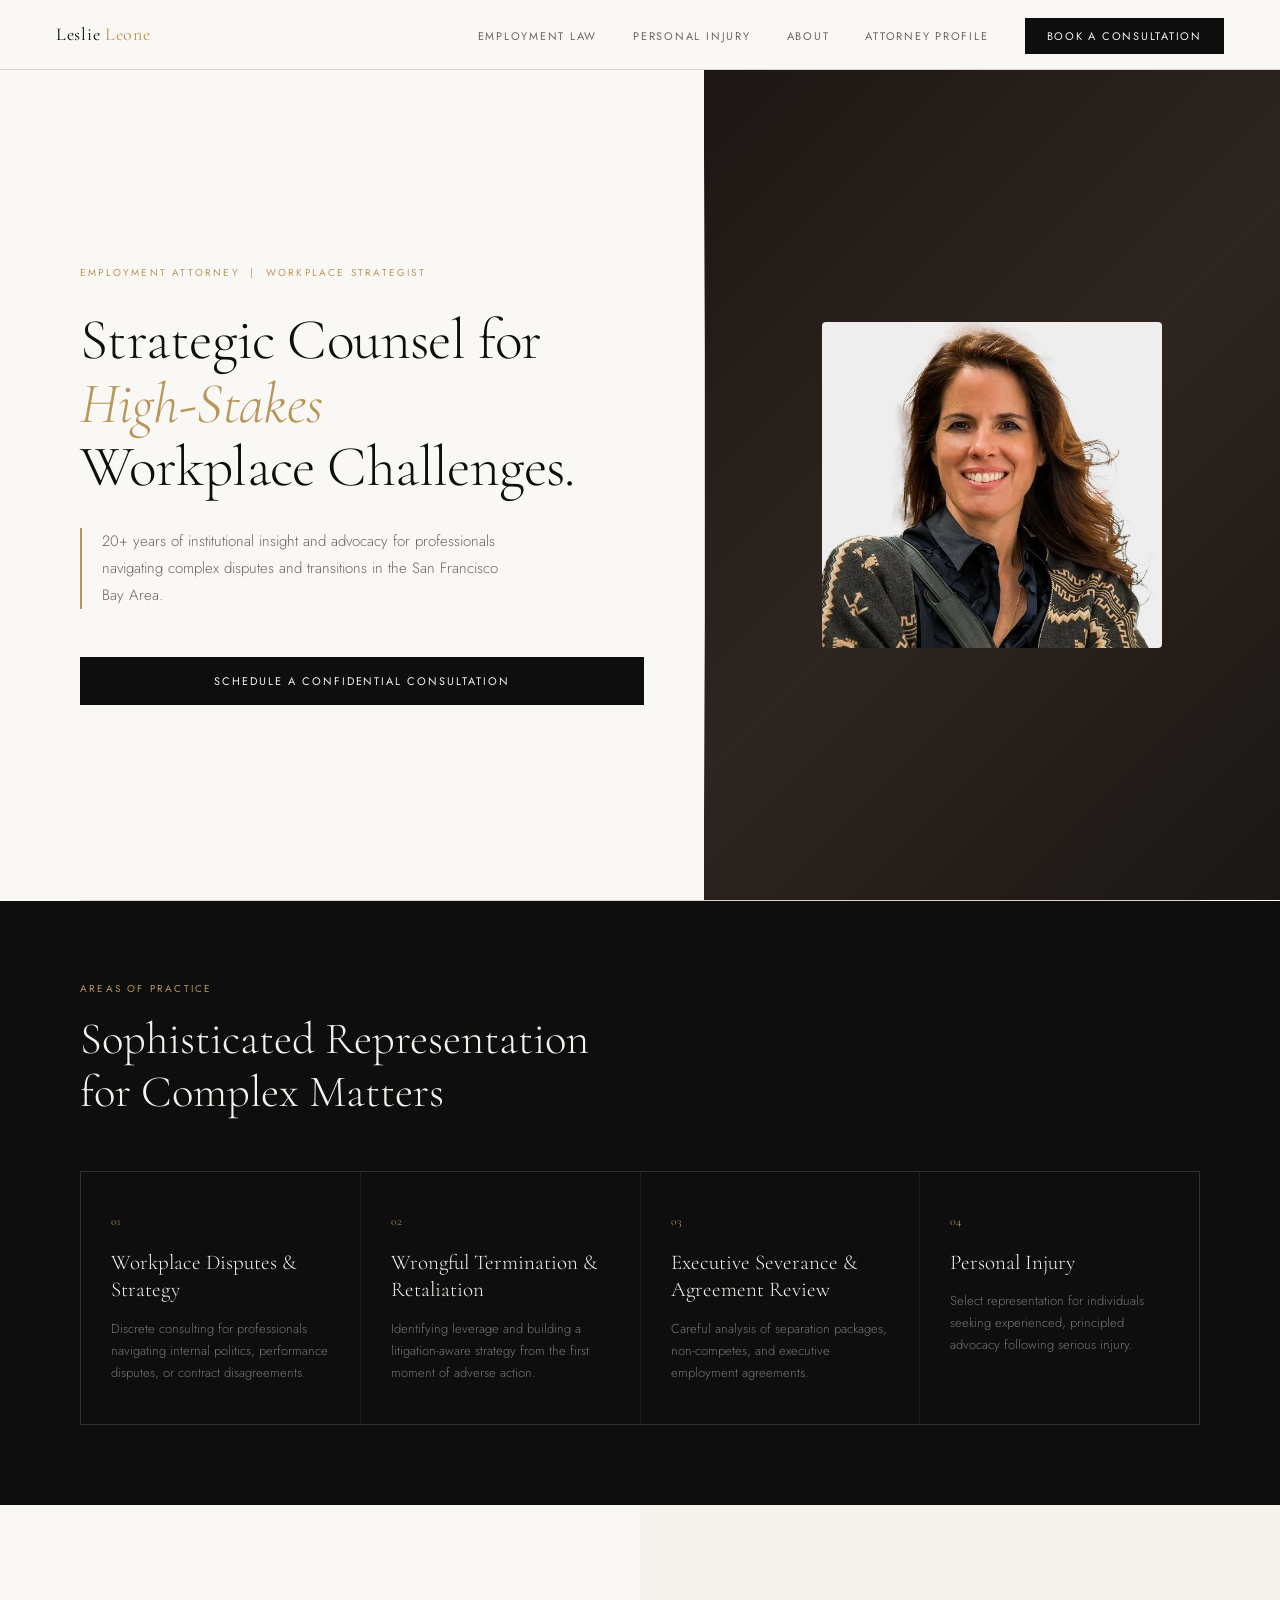
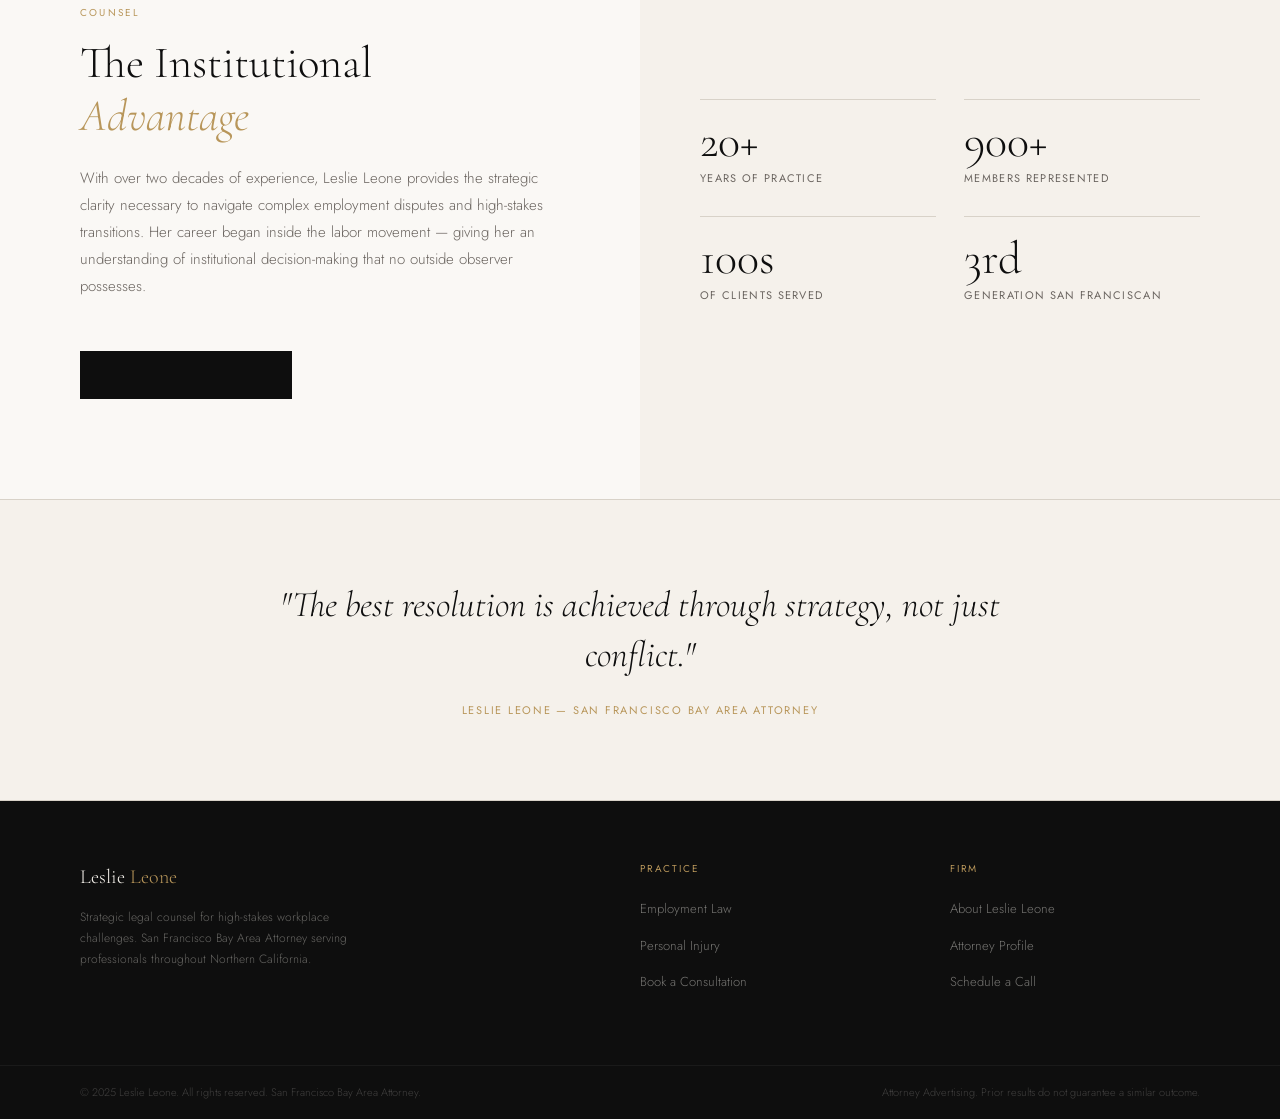
==== commit 801e7126: "adjust font size again" ====
--- a/index.html
+++ b/index.html
@@ -3,8 +3,8 @@
 <head>
 <meta charset="UTF-8">
 <meta name="viewport" content="width=device-width, initial-scale=1.0">
-<title>Leone Law Firm | San Francisco Bay Area Employment Attorney</title>
-<meta name="description" content="Employment attorney for high-stakes workplace matters. Leone Law Firm — helping employees navigate wrongful termination, discrimination, retaliation, and complex workplace disputes in the San Francisco Bay Area.">
+<title>Leslie Leone | San Francisco Bay Area Attorney</title>
+<meta name="description" content="Strategic legal counsel for high-stakes workplace challenges. San Francisco Bay Area Attorney Leslie Leone — Employment Law and Personal Injury.">
 <link rel="preconnect" href="https://fonts.googleapis.com">
 <link href="https://fonts.googleapis.com/css2?family=Cormorant+Garamond:ital,wght@0,300;0,400;1,300;1,400&family=Jost:wght@200;300;400;500&display=swap" rel="stylesheet">
 <link rel="stylesheet" href="css/styles.css">
@@ -12,13 +12,13 @@
 <body>
 
 <nav>
-  <a class="logo" onclick="show('home')">Leone <span>Law Firm</span></a>
+  <a class="logo" onclick="show('home')">Leslie <span>Leone</span></a>
   <ul class="nl">
     <li><a onclick="show('employment')">Employment Law</a></li>
     <li><a onclick="show('pi')">Personal Injury</a></li>
-    <li><a onclick="show('represent')">Who I Represent</a></li>
     <li><a onclick="show('about')">About</a></li>
-    <li><a class="ncta" onclick="show('book')">Contact / Book Consultation</a></li>
+    <li><a onclick="show('profile')">Attorney Profile</a></li>
+    <li><a class="ncta" onclick="show('book')">Book a Consultation</a></li>
   </ul>
 </nav>
 
@@ -26,10 +26,9 @@
 <div id="page-home" class="page active">
   <section class="hero">
     <div class="ht">
-      <p class="eyebrow">San Francisco Bay Area &nbsp;|&nbsp; Employment Attorney</p>
-      <h1 class="headline">Employment Attorney for<br><em>High-Stakes</em><br>Workplace Matters.</h1>
-      <p class="subline">Helping employees navigate wrongful termination, discrimination, retaliation, and complex workplace disputes.</p>
-      <p class="credibility">Over 20 years of experience advocating for employees throughout the San Francisco Bay Area.</p>
+      <p class="eyebrow">Employment Attorney &nbsp;|&nbsp; Workplace Strategist</p>
+      <h1 class="headline">Strategic Counsel for<br><em>High-Stakes</em><br>Workplace Challenges.</h1>
+      <p class="subline">20+ years of institutional insight and advocacy for professionals navigating complex disputes and transitions in the San Francisco Bay Area.</p>
       <button class="btn" onclick="show('book')">Schedule a Confidential Consultation</button>
     </div>
     <div class="hip">
@@ -39,80 +38,179 @@
   <hr class="r">
   <section class="ps">
     <p class="sl">Areas of Practice</p>
-    <h2 class="st" style="color:var(--cream)">Representing Employees in<br>Complex Workplace Matters</h2>
+    <h2 class="st" style="color:var(--cream)">Sophisticated Representation<br>for Complex Matters</h2>
     <div class="pgrid">
-      <div class="pc" onclick="show('employment')"><p class="pn">01</p><h3 class="pt">Wrongful Termination &amp; Retaliation</h3><p class="pb">Representing employees who were fired illegally — including retaliation for whistleblowing, discrimination complaints, or taking protected leave.</p></div>
-      <div class="pc" onclick="show('employment')"><p class="pn">02</p><h3 class="pt">Workplace Discrimination</h3><p class="pb">Advocating for employees facing discrimination based on race, gender, age, disability, or other protected characteristics.</p></div>
-      <div class="pc" onclick="show('employment')"><p class="pn">03</p><h3 class="pt">Sexual Harassment &amp; Hostile Work Environment</h3><p class="pb">Experienced representation for employees dealing with harassment, hostile conditions, or employer retaliation after reporting misconduct.</p></div>
-      <div class="pc" onclick="show('pi')"><p class="pn">04</p><h3 class="pt">Personal Injury</h3><p class="pb">Advocating for individuals injured due to negligence, including auto accidents and serious injury claims.</p></div>
+      <div class="pc" onclick="show('employment')"><p class="pn">01</p><h3 class="pt">Workplace Disputes &amp; Strategy</h3><p class="pb">Discrete consulting for professionals navigating internal politics, performance disputes, or contract disagreements.</p></div>
+      <div class="pc" onclick="show('employment')"><p class="pn">02</p><h3 class="pt">Wrongful Termination &amp; Retaliation</h3><p class="pb">Identifying leverage and building a litigation-aware strategy from the first moment of adverse action.</p></div>
+      <div class="pc" onclick="show('employment')"><p class="pn">03</p><h3 class="pt">Executive Severance &amp; Agreement Review</h3><p class="pb">Careful analysis of separation packages, non-competes, and executive employment agreements.</p></div>
+      <div class="pc" onclick="show('pi')"><p class="pn">04</p><h3 class="pt">Personal Injury</h3><p class="pb">Select representation for individuals seeking experienced, principled advocacy following serious injury.</p></div>
     </div>
   </section>
   <div class="asplit">
     <div class="al">
-      <p class="sl">Your Advocate</p>
-      <h2 class="st">Over Two Decades<br><em>Fighting for Employees</em></h2>
-      <p class="sb" style="max-width:480px">Leslie Leone has spent her career on the side of workers. From her early years as a union attorney negotiating contracts and grievances, to founding Leone Law Firm — she brings an insider's understanding of how employers and institutions make decisions, and where your leverage actually is.</p>
+      <p class="sl">Counsel</p>
+      <h2 class="st">The Institutional<br><em>Advantage</em></h2>
+      <p class="sb" style="max-width:480px">With over two decades of experience, Leslie Leone provides the strategic clarity necessary to navigate complex employment disputes and high-stakes transitions. Her career began inside the labor movement — giving her an understanding of institutional decision-making that no outside observer possesses.</p>
       <br><br>
       <button class="btn" onclick="show('about')">Learn About Leslie</button>
     </div>
     <div class="ar">
       <div class="stats">
         <div class="stat"><p class="stn">20+</p><p class="stl">Years of Practice</p></div>
-        <div class="stat"><p class="stn">900+</p><p class="stl">Union Members Represented</p></div>
+        <div class="stat"><p class="stn">900+</p><p class="stl">Members Represented</p></div>
         <div class="stat"><p class="stn">100s</p><p class="stl">of Clients Served</p></div>
         <div class="stat"><p class="stn">3rd</p><p class="stl">Generation San Franciscan</p></div>
       </div>
     </div>
   </div>
-  <section class="locations">
-    <p class="sl" style="text-align:center">Reach Out to Us</p>
-    <h2 class="st" style="text-align:center;color:var(--gold)">Connect With Our Team</h2>
-    <div class="loc-grid">
-      <div class="loc-cards">
-        <div class="loc-card">
-          <h3>San Francisco Office</h3>
-          <p>1459 18th St #283<br>San Francisco, CA 94107</p>
-          <p class="loc-appt">By Appointment Only</p>
-        </div>
-        <div class="loc-card">
-          <h3>Burlingame Office</h3>
-          <p>1325 Howard Ave #254<br>Burlingame, CA 94010</p>
-          <p class="loc-appt">By Appointment Only</p>
-        </div>
-      </div>
-      <div class="loc-map">
-        <iframe src="https://www.google.com/maps/embed?pb=!1m18!1m12!1m3!1d3153.8!2d-122.3957!3d37.7627!2m3!1f0!2f0!3f0!3m2!1i1024!2i768!4f13.1!3m3!1m2!1s0x808f7e3e8ebd386d%3A0x5e4e0c5c5b5f5e5e!2s1459%2018th%20St%2C%20San%20Francisco%2C%20CA%2094107!5e0!3m2!1sen!2sus!4v1700000000000" width="100%" height="100%" style="border:0;min-height:380px" allowfullscreen="" loading="lazy" referrerpolicy="no-referrer-when-downgrade"></iframe>
-      </div>
-    </div>
-  </section>
   <div class="qband">
     <blockquote>"The best resolution is achieved through strategy, not just conflict."</blockquote>
-    <cite>Leslie Leone — Leone Law Firm</cite>
-  </div>
-  <footer>
-    <div><p class="fb">Leone <span>Law Firm</span></p><p class="ftag">Employment attorney for high-stakes workplace matters. Serving employees throughout the San Francisco Bay Area.</p><p class="ftag" style="margin-top:10px"><a href="mailto:leslieleone@me.com" style="color:var(--goldl);text-decoration:none">leslieleone@me.com</a></p></div>
-    <div class="fc"><h4>Practice</h4><ul><li><a onclick="show('employment')">Employment Law</a></li><li><a onclick="show('pi')">Personal Injury</a></li><li><a onclick="show('represent')">Who I Represent</a></li></ul></div>
-    <div class="fc"><h4>Firm</h4><ul><li><a onclick="show('about')">About</a></li><li><a onclick="show('book')">Contact / Book Consultation</a></li></ul></div>
-  </footer>
-  <div class="fbot"><p>&copy; 2025 Leone Law Firm. All rights reserved.</p><p>Attorney Advertising. Prior results do not guarantee a similar outcome.</p></div>
-</div>
-
-<!-- ABOUT (merged with Attorney Profile) -->
+    <cite>Leslie Leone — San Francisco Bay Area Attorney</cite>
+  </div>
+  <footer>
+    <div><p class="fb">Leslie <span>Leone</span></p><p class="ftag">Strategic legal counsel for high-stakes workplace challenges. San Francisco Bay Area Attorney serving professionals throughout Northern California.</p></div>
+    <div class="fc"><h4>Practice</h4><ul><li><a onclick="show('employment')">Employment Law</a></li><li><a onclick="show('pi')">Personal Injury</a></li><li><a onclick="show('book')">Book a Consultation</a></li></ul></div>
+    <div class="fc"><h4>Firm</h4><ul><li><a onclick="show('about')">About Leslie Leone</a></li><li><a onclick="show('profile')">Attorney Profile</a></li><li><a onclick="show('book')">Schedule a Call</a></li></ul></div>
+  </footer>
+  <div class="fbot"><p>&copy; 2025 Leslie Leone. All rights reserved. San Francisco Bay Area Attorney.</p><p>Attorney Advertising. Prior results do not guarantee a similar outcome.</p></div>
+</div>
+
+<!-- ABOUT -->
 <div id="page-about" class="page">
+  <div class="ahero">
+    <div>
+      <p class="sl">About</p>
+      <h1 class="st" style="font-size:clamp(36px,5vw,60px)">Leslie Leone</h1>
+      <p class="sb" style="max-width:580px">With over two decades of experience as an attorney and advisor, Leslie Leone provides the strategic clarity necessary to navigate complex employment disputes and high-stakes transitions.</p>
+    </div>
+    <div>
+      <div style="border:1px solid var(--rule);padding:26px 22px">
+        <p style="font-size:10px;letter-spacing:.14em;text-transform:uppercase;color:var(--gold);margin-bottom:11px">Contact</p>
+        <p style="font-size:14px;font-weight:300;color:var(--mid);line-height:1.75">San Francisco Bay Area Attorney<br>Leslie Leone<br>San Francisco, CA</p>
+        <br>
+        <button onclick="show('book')" style="margin-top:6px;display:block;width:100%;padding:12px;background:transparent;border:1px solid var(--rule);font-family:var(--san);font-size:11px;letter-spacing:.14em;text-transform:uppercase;cursor:pointer;transition:background .2s,color .2s" onmouseover="this.style.background='var(--ink)';this.style.color='var(--cream)'" onmouseout="this.style.background='transparent';this.style.color='var(--ink)'">Schedule a Consultation</button>
+      </div>
+    </div>
+  </div>
+  <div class="asecs">
+    <div class="asec">
+      <h3>The Institutional Advantage</h3>
+      <p>Leslie began her career at the center of the labor movement. As a Staff Attorney and Business Agent for Teamsters Union Local 856, she negotiated improved wages and benefits and represented over 900 members across hospitals, public safety, and private industry.</p>
+      <p>This "inside-out" understanding of how institutional decisions are made — and where leverage actually resides — is the foundation of her consulting practice.</p>
+    </div>
+    <div class="asec">
+      <h3>A Career of Advocacy</h3>
+      <p>As the founder of Leslie Leone Law, Leslie has spent nearly twenty years representing hundreds of clients in employment and personal injury matters. Her deep experience with the legal process allows her to provide a "litigation-aware" strategy — helping clients resolve high-stress situations through sophisticated negotiation before they escalate.</p>
+      <p>She continues to provide select, high-level representation for clients in both employment and personal injury matters.</p>
+    </div>
+    <div class="asec">
+      <h3>The Future of Work</h3>
+      <p>A third-generation San Franciscan, Leslie is focused on the intersection of law and technology. She advises on the strategic shifts caused by AI and emerging workplace dynamics, ensuring her clients are prepared for the future of the employment relationship.</p>
+    </div>
+  </div>
+  <div class="qband">
+    <blockquote>"Strategic clarity for every stage of the employment relationship — from negotiation to resolution."</blockquote>
+    <cite>Leslie Leone — San Francisco Bay Area Attorney</cite>
+  </div>
+  <footer>
+    <div><p class="fb">Leslie <span>Leone</span></p><p class="ftag">Strategic legal counsel for high-stakes workplace challenges. San Francisco Bay Area Attorney serving professionals throughout Northern California.</p></div>
+    <div class="fc"><h4>Practice</h4><ul><li><a onclick="show('employment')">Employment Law</a></li><li><a onclick="show('pi')">Personal Injury</a></li><li><a onclick="show('book')">Book a Consultation</a></li></ul></div>
+    <div class="fc"><h4>Firm</h4><ul><li><a onclick="show('about')">About Leslie Leone</a></li><li><a onclick="show('profile')">Attorney Profile</a></li><li><a onclick="show('book')">Schedule a Call</a></li></ul></div>
+  </footer>
+  <div class="fbot"><p>&copy; 2025 Leslie Leone. All rights reserved. San Francisco Bay Area Attorney.</p><p>Attorney Advertising. Prior results do not guarantee a similar outcome.</p></div>
+</div>
+
+<!-- EMPLOYMENT -->
+<div id="page-employment" class="page">
+  <div class="emph">
+    <p class="sl">Employment Law</p>
+    <h1 class="st" style="color:var(--cream);max-width:700px">Workplace Strategy &amp;<br><em style="color:var(--goldl)">Employment Counsel</em></h1>
+    <p class="sb" style="color:rgba(245,241,235,.55);max-width:560px">Sophisticated representation for professionals and executives navigating the full spectrum of employment challenges. San Francisco Bay Area Attorney Leslie Leone brings institutional insight to every engagement.</p>
+  </div>
+  <div class="feats">
+    <div class="feati">
+      <div>
+        <p class="fbadge">Featured Practice</p>
+        <h2 style="font-family:var(--ser);font-size:36px;font-weight:300;line-height:1.2">Workplace Disputes &amp; Strategy</h2>
+      </div>
+      <div>
+        <p class="fq">"The best resolution is achieved through strategy, not just conflict."</p>
+        <p style="font-size:14px;color:var(--mid);font-weight:300;line-height:1.8;margin-bottom:28px">Leslie Leone provides discrete consulting for professionals navigating internal politics, performance disputes, or contract disagreements. Before any formal action is taken, understanding your leverage is essential.</p>
+        <ul class="sbul">
+          <li><strong>Leverage Assessment</strong><span>Identifying your strongest position before you take action — a clear-eyed analysis of institutional power dynamics.</span></li>
+          <li><strong>Strategic Communication</strong><span>Crafting the right message for HR, management, or boards — precision language that protects your position.</span></li>
+        </ul>
+      </div>
+    </div>
+  </div>
+  <div class="sgrid">
+    <div class="si"><p class="sin">02</p><h3>Wrongful Termination &amp; Retaliation</h3><p>Representing employees whose termination violated California law — including retaliation for whistleblowing, protected leave, or discrimination complaints. Building a litigation-aware strategy from day one.</p></div>
+    <div class="si"><p class="sin">03</p><h3>Executive Severance &amp; Agreement Review</h3><p>Careful negotiation and review of separation packages, executive employment agreements, non-compete clauses, and equity provisions. Protecting what you've earned.</p></div>
+    <div class="si"><p class="sin">04</p><h3>Sexual Harassment &amp; Workplace Misconduct</h3><p>Discrete, experienced representation for individuals facing harassment or a hostile work environment. Comprehensive guidance on reporting obligations and legal remedies available.</p></div>
+  </div>
+  <div class="ctabar">
+    <div><p class="sl">Ready to discuss your situation?</p><p style="font-size:14px;color:var(--mid);font-weight:300">A confidential consultation is the first step.</p></div>
+    <button class="btn" onclick="show('book')">Book a Consultation</button>
+  </div>
+  <footer>
+    <div><p class="fb">Leslie <span>Leone</span></p><p class="ftag">Strategic legal counsel for high-stakes workplace challenges. San Francisco Bay Area Attorney serving professionals throughout Northern California.</p></div>
+    <div class="fc"><h4>Practice</h4><ul><li><a onclick="show('employment')">Employment Law</a></li><li><a onclick="show('pi')">Personal Injury</a></li><li><a onclick="show('book')">Book a Consultation</a></li></ul></div>
+    <div class="fc"><h4>Firm</h4><ul><li><a onclick="show('about')">About Leslie Leone</a></li><li><a onclick="show('profile')">Attorney Profile</a></li><li><a onclick="show('book')">Schedule a Call</a></li></ul></div>
+  </footer>
+  <div class="fbot"><p>&copy; 2025 Leslie Leone. All rights reserved. San Francisco Bay Area Attorney.</p><p>Attorney Advertising. Prior results do not guarantee a similar outcome.</p></div>
+</div>
+
+<!-- PERSONAL INJURY -->
+<div id="page-pi" class="page">
+  <div class="pihero">
+    <p class="sl">Personal Injury</p>
+    <h1 class="st" style="color:var(--cream);max-width:680px">Principled Advocacy for<br><em style="color:var(--goldl)">Serious Injuries</em></h1>
+    <p class="sb" style="color:rgba(245,241,235,.55);max-width:540px">Leslie Leone offers select representation for individuals who have suffered serious personal injury. Her approach combines rigorous legal analysis with the strategic sensibility built over two decades of practice.</p>
+  </div>
+  <div class="pinotice">
+    <h3>Complimentary Preliminary Call Available</h3>
+    <p>For Personal Injury inquiries, Leslie offers a 15-minute complimentary preliminary call to assess your matter. This allows for a candid, no-cost conversation before any commitment is made. To schedule, please book through the consultation page and select the Personal Injury option.</p>
+  </div>
+  <div class="pisplit">
+    <div>
+      <p class="sl">Approach</p>
+      <h2 class="st">Litigation-Aware<br>from Day One</h2>
+      <p class="sb">Every personal injury matter is evaluated with an eye toward resolution — whether through skilled negotiation or, when necessary, litigation. Leslie's depth of experience ensures your rights are fully protected at every stage.</p>
+    </div>
+    <div class="pisvcs">
+      <div class="pisvc"><h4>Motor Vehicle Accidents</h4><p>Comprehensive representation for injuries resulting from automobile, motorcycle, and rideshare accidents.</p></div>
+      <div class="pisvc"><h4>Premises Liability</h4><p>Holding property owners accountable for dangerous conditions that cause serious harm.</p></div>
+      <div class="pisvc"><h4>Workplace Injuries</h4><p>Navigating the intersection of workers' compensation and third-party liability claims.</p></div>
+    </div>
+  </div>
+  <div class="ctabar">
+    <div><p class="sl">Begin with a complimentary call</p><p style="font-size:14px;color:var(--mid);font-weight:300">Personal Injury inquiries only — 15 minutes, no charge.</p></div>
+    <button class="btn" onclick="show('book')">Schedule a Preliminary Call</button>
+  </div>
+  <footer>
+    <div><p class="fb">Leslie <span>Leone</span></p><p class="ftag">Strategic legal counsel for high-stakes workplace challenges. San Francisco Bay Area Attorney serving professionals throughout Northern California.</p></div>
+    <div class="fc"><h4>Practice</h4><ul><li><a onclick="show('employment')">Employment Law</a></li><li><a onclick="show('pi')">Personal Injury</a></li><li><a onclick="show('book')">Book a Consultation</a></li></ul></div>
+    <div class="fc"><h4>Firm</h4><ul><li><a onclick="show('about')">About Leslie Leone</a></li><li><a onclick="show('profile')">Attorney Profile</a></li><li><a onclick="show('book')">Schedule a Call</a></li></ul></div>
+  </footer>
+  <div class="fbot"><p>&copy; 2025 Leslie Leone. All rights reserved. San Francisco Bay Area Attorney.</p><p>Attorney Advertising. Prior results do not guarantee a similar outcome.</p></div>
+</div>
+
+<!-- ATTORNEY PROFILE -->
+<div id="page-profile" class="page">
   <div class="profile-hero">
     <div>
       <img src="images/leslie-leone.webp" alt="Attorney Leslie C. Leone" class="profile-photo">
     </div>
     <div class="profile-info">
-      <p class="sl">About</p>
+      <p class="sl">Attorney Profile</p>
       <h1 class="profile-name">Leslie C. Leone</h1>
       <p class="profile-title">Attorney At Law</p>
       <p class="profile-phone"><a href="tel:4152990066">(415) 299-0066</a></p>
       <p class="profile-jurisdiction">Jurisdictions Admitted to Practice: California</p>
 
-      <p class="profile-bio">Leslie C. Leone, principal attorney at Leone Law Firm, is an experienced California employment attorney and personal injury attorney who helps employees deal with unfair employers and unreasonable insurance companies so they can obtain the justice and compensation they deserve.</p>
-      <p class="profile-bio">Leslie began her legal career as a staff attorney for the Teamsters Union and also worked for the Operating Engineer's Union. As a union attorney she negotiated contracts and grievances for hundreds of union members — giving her an insider's understanding of how institutions make decisions and where leverage actually resides.</p>
-      <p class="profile-bio">She is a San Francisco native who attended UC Berkeley and Golden Gate University Law School. Call Leone Law Firm for a consultation: <a href="tel:4152990066" style="color:var(--gold);text-decoration:none">(415) 299-0066</a>.</p>
+      <p class="profile-bio">Leslie C. Leone, principal attorney at Leone Law Firm, is the best California personal injury attorney and employment attorney to help you deal with unreasonable insurance companies and unfair employers so that you can obtain the justice and compensation you deserve.</p>
+      <p class="profile-bio">Leslie Leone began her legal career as a staff attorney for the Teamsters Union and also worked for the Operating Engineer's Union. As a Union attorney she negotiated contracts and grievances for hundreds of Union members.</p>
+      <p class="profile-bio">She is also a San Francisco native who attended UC Berkeley and Golden Gate University Law School. Call Leone Law Firm for a consultation with an Attorney <a href="tel:4152990066" style="color:var(--gold);text-decoration:none">(415) 299-0066</a>.</p>
 
       <details class="profile-dropdown">
         <summary>Education</summary>
@@ -144,146 +242,19 @@
       <button class="btn" onclick="show('book')">Schedule a Consultation</button>
     </div>
   </div>
-  <div class="asecs">
-    <div class="asec">
-      <h3>The Institutional Advantage</h3>
-      <p>Leslie began her career at the center of the labor movement. As a Staff Attorney and Business Agent for Teamsters Union Local 856, she negotiated improved wages and benefits and represented over 900 members across hospitals, public safety, and private industry.</p>
-      <p>This "inside-out" understanding of how institutional decisions are made — and where leverage actually resides — is the foundation of her practice.</p>
-    </div>
-    <div class="asec">
-      <h3>A Career of Advocacy</h3>
-      <p>As the founder of Leone Law Firm, Leslie has spent over twenty years representing hundreds of clients in employment and personal injury matters. Her deep experience allows her to provide a litigation-aware strategy — helping clients resolve high-stress situations through sophisticated negotiation before they escalate.</p>
-    </div>
-    <div class="asec">
-      <h3>The Future of Work</h3>
-      <p>A third-generation San Franciscan, Leslie is focused on the intersection of law and technology. She advises on the strategic shifts caused by AI and emerging workplace dynamics, ensuring her clients are prepared for the future of the employment relationship.</p>
-    </div>
-  </div>
   <div class="qband">
-    <blockquote>"Strategic clarity for every stage of the employment relationship — from negotiation to resolution."</blockquote>
-    <cite>Leslie Leone — Leone Law Firm</cite>
-  </div>
-  <footer>
-    <div><p class="fb">Leone <span>Law Firm</span></p><p class="ftag">Employment attorney for high-stakes workplace matters. Serving employees throughout the San Francisco Bay Area.</p><p class="ftag" style="margin-top:10px"><a href="mailto:leslieleone@me.com" style="color:var(--goldl);text-decoration:none">leslieleone@me.com</a></p></div>
-    <div class="fc"><h4>Practice</h4><ul><li><a onclick="show('employment')">Employment Law</a></li><li><a onclick="show('pi')">Personal Injury</a></li><li><a onclick="show('represent')">Who I Represent</a></li></ul></div>
-    <div class="fc"><h4>Firm</h4><ul><li><a onclick="show('about')">About</a></li><li><a onclick="show('book')">Contact / Book Consultation</a></li></ul></div>
-  </footer>
-  <div class="fbot"><p>&copy; 2025 Leone Law Firm. All rights reserved.</p><p>Attorney Advertising. Prior results do not guarantee a similar outcome.</p></div>
-</div>
-
-<!-- WHO I REPRESENT -->
-<div id="page-represent" class="page">
-  <div class="emph">
-    <p class="sl">Who I Represent</p>
-    <h1 class="st" style="color:var(--cream);max-width:700px">Employees Facing<br><em style="color:var(--goldl)">Workplace Injustice</em></h1>
-    <p class="sb" style="color:rgba(245,241,235,.7);max-width:560px;font-size:17px">Leone Law Firm represents employees — not employers. If you're dealing with a workplace dispute, you deserve an attorney who is solely on your side.</p>
-  </div>
-  <div class="feats">
-    <div class="feati">
-      <div>
-        <p class="fbadge">My Clients</p>
-        <h2 style="font-family:var(--ser);font-size:36px;font-weight:300;line-height:1.2">I represent employees who are facing:</h2>
-      </div>
-      <div>
-        <ul class="sbul">
-          <li><strong>Wrongful Termination</strong><span>You were fired illegally — in retaliation, in violation of public policy, or in breach of your employment agreement.</span></li>
-          <li><strong>Workplace Discrimination</strong><span>You're being treated unfairly based on race, gender, age, disability, pregnancy, or another protected characteristic.</span></li>
-          <li><strong>Retaliation</strong><span>You reported misconduct, took protected leave, or filed a complaint — and your employer punished you for it.</span></li>
-          <li><strong>Harassment &amp; Hostile Work Environment</strong><span>You're experiencing sexual harassment or a work environment that has become intolerable.</span></li>
-          <li><strong>Wage &amp; Hour Disputes</strong><span>You're not being paid what you're owed — unpaid overtime, missed breaks, or misclassification.</span></li>
-          <li><strong>Severance &amp; Agreement Review</strong><span>You've been offered a severance package or employment agreement and need an attorney to review it before you sign.</span></li>
-        </ul>
-      </div>
-    </div>
-  </div>
-  <div class="ctabar">
-    <div><p class="sl">Does this sound like your situation?</p><p style="font-size:14px;color:var(--mid);font-weight:300">A confidential consultation is the first step.</p></div>
-    <button class="btn" onclick="show('book')">Book a Consultation</button>
-  </div>
-  <footer>
-    <div><p class="fb">Leone <span>Law Firm</span></p><p class="ftag">Employment attorney for high-stakes workplace matters. Serving employees throughout the San Francisco Bay Area.</p><p class="ftag" style="margin-top:10px"><a href="mailto:leslieleone@me.com" style="color:var(--goldl);text-decoration:none">leslieleone@me.com</a></p></div>
-    <div class="fc"><h4>Practice</h4><ul><li><a onclick="show('employment')">Employment Law</a></li><li><a onclick="show('pi')">Personal Injury</a></li><li><a onclick="show('represent')">Who I Represent</a></li></ul></div>
-    <div class="fc"><h4>Firm</h4><ul><li><a onclick="show('about')">About</a></li><li><a onclick="show('book')">Contact / Book Consultation</a></li></ul></div>
-  </footer>
-  <div class="fbot"><p>&copy; 2025 Leone Law Firm. All rights reserved.</p><p>Attorney Advertising. Prior results do not guarantee a similar outcome.</p></div>
-</div>
-
-<!-- EMPLOYMENT LAW -->
-<div id="page-employment" class="page">
-  <div class="emph">
-    <p class="sl">Employment Law</p>
-    <h1 class="st" style="color:var(--cream);max-width:700px">Wrongful Termination, Discrimination &amp;<br><em style="color:var(--goldl)">Workplace Retaliation</em></h1>
-    <p class="sb" style="color:rgba(245,241,235,.7);max-width:560px;font-size:17px">Representing employees throughout the San Francisco Bay Area in high-stakes employment disputes. Leslie Leone brings over 20 years of institutional insight to every case.</p>
-  </div>
-  <div class="feats">
-    <div class="feati">
-      <div>
-        <p class="fbadge">Featured Practice</p>
-        <h2 style="font-family:var(--ser);font-size:36px;font-weight:300;line-height:1.2">Wrongful Termination &amp; Retaliation</h2>
-      </div>
-      <div>
-        <p class="fq">"The best resolution is achieved through strategy, not just conflict."</p>
-        <p style="font-size:15px;color:var(--mid);font-weight:300;line-height:1.8;margin-bottom:28px">If you've been fired illegally — whether in retaliation for reporting misconduct, taking protected leave, or filing a discrimination complaint — you need an attorney who understands how employers think. Leslie's background as a union attorney gives her that edge.</p>
-        <ul class="sbul">
-          <li><strong>Leverage Assessment</strong><span>Understanding your strongest position before you take action — a clear-eyed analysis of the power dynamics at play.</span></li>
-          <li><strong>Strategic Communication</strong><span>Crafting the right message for HR, management, or opposing counsel — precision language that protects your position.</span></li>
-        </ul>
-      </div>
-    </div>
-  </div>
-  <div class="sgrid">
-    <div class="si"><p class="sin">02</p><h3>Workplace Discrimination</h3><p>Representing employees facing discrimination based on race, gender, age, disability, pregnancy, or other protected characteristics under California and federal law.</p></div>
-    <div class="si"><p class="sin">03</p><h3>Sexual Harassment &amp; Hostile Work Environment</h3><p>Experienced representation for employees dealing with harassment or a hostile work environment. Guidance on reporting obligations and the legal remedies available to you.</p></div>
-    <div class="si"><p class="sin">04</p><h3>Severance &amp; Agreement Review</h3><p>Careful review and negotiation of separation packages, employment agreements, non-compete clauses, and equity provisions. Making sure you understand what you're signing.</p></div>
-  </div>
-  <div class="ctabar">
-    <div><p class="sl">Ready to discuss your situation?</p><p style="font-size:14px;color:var(--mid);font-weight:300">A confidential consultation is the first step.</p></div>
-    <button class="btn" onclick="show('book')">Book a Consultation</button>
-  </div>
-  <footer>
-    <div><p class="fb">Leone <span>Law Firm</span></p><p class="ftag">Employment attorney for high-stakes workplace matters. Serving employees throughout the San Francisco Bay Area.</p><p class="ftag" style="margin-top:10px"><a href="mailto:leslieleone@me.com" style="color:var(--goldl);text-decoration:none">leslieleone@me.com</a></p></div>
-    <div class="fc"><h4>Practice</h4><ul><li><a onclick="show('employment')">Employment Law</a></li><li><a onclick="show('pi')">Personal Injury</a></li><li><a onclick="show('represent')">Who I Represent</a></li></ul></div>
-    <div class="fc"><h4>Firm</h4><ul><li><a onclick="show('about')">About</a></li><li><a onclick="show('book')">Contact / Book Consultation</a></li></ul></div>
-  </footer>
-  <div class="fbot"><p>&copy; 2025 Leone Law Firm. All rights reserved.</p><p>Attorney Advertising. Prior results do not guarantee a similar outcome.</p></div>
-</div>
-
-<!-- PERSONAL INJURY -->
-<div id="page-pi" class="page">
-  <div class="pihero">
-    <p class="sl">Personal Injury</p>
-    <h1 class="st" style="color:var(--cream);max-width:680px">Personal Injury<br><em style="color:var(--goldl)">Representation</em></h1>
-    <p class="sb" style="color:rgba(245,241,235,.7);max-width:540px;font-size:17px">Advocating for individuals injured due to negligence, including auto accidents and serious injury claims.</p>
-  </div>
-  <div class="pinotice">
-    <h3>Schedule a Consultation</h3>
-    <p>For personal injury inquiries, Leslie offers consultations to assess your matter and develop a strategic approach. Book a session to discuss your case in detail.</p>
-  </div>
-  <div class="pisplit">
-    <div>
-      <p class="sl">Approach</p>
-      <h2 class="st">Litigation-Aware<br>from Day One</h2>
-      <p class="sb">Every personal injury matter is evaluated with an eye toward resolution — whether through skilled negotiation or, when necessary, litigation. Leslie's depth of experience ensures your rights are fully protected at every stage.</p>
-    </div>
-    <div class="pisvcs">
-      <div class="pisvc"><h4>Motor Vehicle Accidents</h4><p>Comprehensive representation for injuries resulting from automobile, motorcycle, and rideshare accidents.</p></div>
-      <div class="pisvc"><h4>Premises Liability</h4><p>Holding property owners accountable for dangerous conditions that cause serious harm.</p></div>
-      <div class="pisvc"><h4>Workplace Injuries</h4><p>Navigating the intersection of workers' compensation and third-party liability claims.</p></div>
-    </div>
-  </div>
-  <div class="ctabar">
-    <div><p class="sl">Ready to discuss your case?</p><p style="font-size:14px;color:var(--mid);font-weight:300">A confidential consultation is the first step.</p></div>
-    <button class="btn" onclick="show('book')">Book a Consultation</button>
-  </div>
-  <footer>
-    <div><p class="fb">Leone <span>Law Firm</span></p><p class="ftag">Employment attorney for high-stakes workplace matters. Serving employees throughout the San Francisco Bay Area.</p><p class="ftag" style="margin-top:10px"><a href="mailto:leslieleone@me.com" style="color:var(--goldl);text-decoration:none">leslieleone@me.com</a></p></div>
-    <div class="fc"><h4>Practice</h4><ul><li><a onclick="show('employment')">Employment Law</a></li><li><a onclick="show('pi')">Personal Injury</a></li><li><a onclick="show('represent')">Who I Represent</a></li></ul></div>
-    <div class="fc"><h4>Firm</h4><ul><li><a onclick="show('about')">About</a></li><li><a onclick="show('book')">Contact / Book Consultation</a></li></ul></div>
-  </footer>
-  <div class="fbot"><p>&copy; 2025 Leone Law Firm. All rights reserved.</p><p>Attorney Advertising. Prior results do not guarantee a similar outcome.</p></div>
-</div>
-
-<!-- CONTACT / BOOKING -->
+    <blockquote>"The best resolution is achieved through strategy, not just conflict."</blockquote>
+    <cite>Leslie Leone — San Francisco Bay Area Attorney</cite>
+  </div>
+  <footer>
+    <div><p class="fb">Leslie <span>Leone</span></p><p class="ftag">Strategic legal counsel for high-stakes workplace challenges. San Francisco Bay Area Attorney serving professionals throughout Northern California.</p></div>
+    <div class="fc"><h4>Practice</h4><ul><li><a onclick="show('employment')">Employment Law</a></li><li><a onclick="show('pi')">Personal Injury</a></li><li><a onclick="show('book')">Book a Consultation</a></li></ul></div>
+    <div class="fc"><h4>Firm</h4><ul><li><a onclick="show('about')">About Leslie Leone</a></li><li><a onclick="show('profile')">Attorney Profile</a></li><li><a onclick="show('book')">Schedule a Call</a></li></ul></div>
+  </footer>
+  <div class="fbot"><p>&copy; 2025 Leslie Leone. All rights reserved. San Francisco Bay Area Attorney.</p><p>Attorney Advertising. Prior results do not guarantee a similar outcome.</p></div>
+</div>
+
+<!-- BOOKING -->
 <div id="page-book" class="page">
   <!-- Success -->
   <div id="succ" class="succ">
@@ -296,7 +267,7 @@
       <p style="font-size:14px;font-weight:300;color:var(--mid);line-height:1.8"><strong style="color:var(--ink)">Date:</strong> <span id="conf-date"></span></p>
     </div>
     <div class="eprev">
-      <div class="ehead">Confirmation Email — Preparing for our Consultation | Leone Law Firm</div>
+      <div class="ehead">Confirmation Email — Preparing for our Strategic Evaluation | Leslie Leone</div>
       <div class="ebody">
         <p>Hi <span id="conf-email-name"></span>,</p>
         <p>Your consultation is confirmed. We will be in touch to finalize the exact time.</p>
@@ -313,8 +284,8 @@
   <!-- Form View -->
   <div id="bview">
     <div class="bkhead">
-      <p class="sl">Contact / Book Consultation</p>
-      <h1 class="st">Schedule Your<br><em>Consultation</em></h1>
+      <p class="sl">Book a Consultation</p>
+      <h1 class="st">Schedule Your<br><em>Strategic Evaluation</em></h1>
       <p class="sb">Select the session that best fits your situation. All consultations are strictly confidential.</p>
     </div>
     <div class="bkcards">
@@ -334,17 +305,17 @@
         <p class="bdesc">Best for a high-level assessment of complex situations to identify immediate risks and leverage.</p>
         <div class="bbtn">Select This Session</div>
       </div>
-    </div>
-    <div style="padding:0 80px 40px">
-      <p class="bftitle">Schedule Directly</p>
-      <!-- Calendly inline widget begin -->
-      <div class="calendly-inline-widget" data-url="https://calendly.com/leonelawfirm" style="min-width:320px;height:700px;"></div>
-      <script type="text/javascript" src="https://assets.calendly.com/assets/external/widget.js" async></script>
-      <!-- Calendly inline widget end -->
-    </div>
-    <hr class="r">
+      <div class="bkc" id="c15" onclick="pick('15min')">
+        <p class="bcl">Preliminary Call</p>
+        <p class="bdur">15</p>
+        <p class="bunt">Minutes</p>
+        <p class="bprice">Complimentary</p>
+        <p class="bdesc">Strictly for Personal Injury inquiries only.</p>
+        <div class="bbtn">Select This Session</div>
+      </div>
+    </div>
     <div class="bform">
-      <p class="bftitle">Or Complete Your Booking Below</p>
+      <p class="bftitle">Complete Your Booking</p>
       <div class="fgrid">
         <div class="fg"><label>First Name *</label><input type="text" id="fn" placeholder="First name"></div>
         <div class="fg"><label>Last Name *</label><input type="text" id="ln" placeholder="Last name"></div>
@@ -355,6 +326,7 @@
             <option value="">-- Select a session --</option>
             <option value="30min">30-Minute Initial Review -- $350</option>
             <option value="60min">60-Minute Strategic Evaluation -- $600</option>
+            <option value="15min">15-Minute Preliminary Call -- Complimentary (Personal Injury only)</option>
           </select>
         </div>
         <div class="fg"><label>Preferred Date</label><input type="date" id="dt"></div>
@@ -372,11 +344,11 @@
     </div>
   </div>
   <footer>
-    <div><p class="fb">Leone <span>Law Firm</span></p><p class="ftag">Employment attorney for high-stakes workplace matters. Serving employees throughout the San Francisco Bay Area.</p><p class="ftag" style="margin-top:10px"><a href="mailto:leslieleone@me.com" style="color:var(--goldl);text-decoration:none">leslieleone@me.com</a></p></div>
-    <div class="fc"><h4>Practice</h4><ul><li><a onclick="show('employment')">Employment Law</a></li><li><a onclick="show('pi')">Personal Injury</a></li><li><a onclick="show('represent')">Who I Represent</a></li></ul></div>
-    <div class="fc"><h4>Firm</h4><ul><li><a onclick="show('about')">About</a></li><li><a onclick="show('book')">Contact / Book Consultation</a></li></ul></div>
-  </footer>
-  <div class="fbot"><p>&copy; 2025 Leone Law Firm. All rights reserved.</p><p>Attorney Advertising. Prior results do not guarantee a similar outcome.</p></div>
+    <div><p class="fb">Leslie <span>Leone</span></p><p class="ftag">Strategic legal counsel for high-stakes workplace challenges. San Francisco Bay Area Attorney serving professionals throughout Northern California.</p></div>
+    <div class="fc"><h4>Practice</h4><ul><li><a onclick="show('employment')">Employment Law</a></li><li><a onclick="show('pi')">Personal Injury</a></li></ul></div>
+    <div class="fc"><h4>Firm</h4><ul><li><a onclick="show('about')">About Leslie Leone</a></li><li><a onclick="show('profile')">Attorney Profile</a></li></ul></div>
+  </footer>
+  <div class="fbot"><p>&copy; 2025 Leslie Leone. All rights reserved. San Francisco Bay Area Attorney.</p><p>Attorney Advertising. Prior results do not guarantee a similar outcome.</p></div>
 </div>
 
 <script src="js/script.js"></script>
--- a/css/styles.css
+++ b/css/styles.css
@@ -20,7 +20,6 @@
 .headline{font-family:var(--ser);font-size:clamp(40px,4.5vw,66px);font-weight:300;line-height:1.1;margin-bottom:28px;letter-spacing:-.01em}
 .headline em{font-style:italic;color:var(--gold)}
 .subline{font-size:15px;font-weight:300;line-height:1.8;color:var(--mid);max-width:440px;margin-bottom:48px;border-left:2px solid var(--gold);padding-left:20px}
-.credibility{font-size:13px;font-weight:400;letter-spacing:.06em;color:var(--gold);margin-bottom:32px;text-transform:uppercase}
 .btn{display:inline-block;background:var(--ink);color:var(--cream);font-size:11px;font-weight:400;letter-spacing:.18em;text-transform:uppercase;text-decoration:none;padding:16px 36px;cursor:pointer;border:none;transition:background .25s,color .25s;font-family:var(--san)}
 .btn:hover{background:var(--gold);color:var(--ink)}
 .hip{background:#1a1714;position:relative;overflow:hidden;display:flex;align-items:center;justify-content:center}
@@ -37,13 +36,13 @@
 hr.r{border:none;border-top:1px solid var(--rule);margin:0 80px}
 
 /* PRACTICE STRIP */
-.ps{background:#1a1714;padding:80px}
+.ps{background:var(--ink);padding:80px}
 .pgrid{display:grid;grid-template-columns:repeat(4,1fr);gap:1px;background:rgba(255,255,255,.07);margin-top:52px;border:1px solid rgba(255,255,255,.07)}
-.pc{background:#1a1714;padding:44px 32px;cursor:pointer;transition:background .2s}
-.pc:hover{background:#242019}
-.pn{font-family:var(--ser);font-size:14px;color:var(--gold);margin-bottom:18px}
-.pt{font-family:var(--ser);font-size:24px;font-weight:300;color:var(--cream);line-height:1.3;margin-bottom:14px}
-.pb{font-size:15px;font-weight:300;color:rgba(245,241,235,.55);line-height:1.75}
+.pc{background:var(--ink);padding:40px 30px;cursor:pointer;transition:background .2s}
+.pc:hover{background:#1d1a17}
+.pn{font-family:var(--ser);font-size:12px;color:var(--gold);margin-bottom:18px}
+.pt{font-family:var(--ser);font-size:21px;font-weight:300;color:var(--cream);line-height:1.3;margin-bottom:14px}
+.pb{font-size:13px;font-weight:300;color:rgba(245,241,235,.45);line-height:1.7}
 
 /* ABOUT TEASER */
 .asplit{display:grid;grid-template-columns:1fr 1fr}
@@ -79,7 +78,7 @@
 .asec p{font-size:14px;line-height:1.85;color:var(--mid);font-weight:300;margin-bottom:14px}
 
 /* EMPLOYMENT */
-.emph{background:#1a1714;padding:100px 80px;position:relative;overflow:hidden}
+.emph{background:var(--ink);padding:100px 80px;position:relative;overflow:hidden}
 .emph::before{content:'';position:absolute;inset:0;background:radial-gradient(ellipse at 70% 50%,rgba(184,150,90,.07) 0%,transparent 65%);pointer-events:none}
 .feats{background:var(--cream);padding:80px;border-bottom:1px solid var(--rule)}
 .feati{display:grid;grid-template-columns:1fr 2fr;gap:80px}
@@ -98,7 +97,7 @@
 
 /* BOOKING */
 .bkhead{padding:80px 80px 56px;border-bottom:1px solid var(--rule);max-width:720px}
-.bkcards{padding:60px 80px;display:grid;grid-template-columns:repeat(2,1fr);gap:22px;max-width:800px}
+.bkcards{padding:60px 80px;display:grid;grid-template-columns:repeat(3,1fr);gap:22px}
 .bkc{border:1px solid var(--rule);padding:38px 30px;cursor:pointer;transition:border-color .25s,box-shadow .25s}
 .bkc:hover{border-color:var(--gold);box-shadow:0 6px 32px rgba(0,0,0,.06)}
 .bkc.dk{border-color:var(--ink);background:var(--ink)}
@@ -146,7 +145,7 @@
 .ebody li{margin-bottom:9px;font-size:13px}
 
 /* PI */
-.pihero{background:#1a1714;padding:100px 80px;position:relative;overflow:hidden}
+.pihero{background:var(--ink);padding:100px 80px;position:relative;overflow:hidden}
 .pihero::before{content:'';position:absolute;inset:0;background:radial-gradient(ellipse at 30% 50%,rgba(184,150,90,.07) 0%,transparent 65%);pointer-events:none}
 .pinotice{background:var(--cream);padding:48px 80px;border-bottom:1px solid var(--rule);display:grid;grid-template-columns:1fr 2fr;gap:56px;align-items:center}
 .pinotice h3{font-family:var(--ser);font-size:26px;font-weight:300}
@@ -182,28 +181,16 @@
 .dropdown-item strong{font-family:var(--ser);font-size:17px;font-weight:400;color:var(--ink)}
 .dropdown-item span{font-size:13px;font-weight:300;color:var(--mid)}
 
-/* LOCATIONS */
-.locations{background:var(--cream);padding:80px;border-top:1px solid var(--rule);border-bottom:1px solid var(--rule)}
-.loc-grid{display:grid;grid-template-columns:1fr 1fr;gap:0;margin-top:48px;border:1px solid var(--rule);overflow:hidden}
-.loc-cards{display:flex;flex-direction:column;justify-content:center;padding:0}
-.loc-card{padding:36px 40px;border-bottom:1px solid var(--rule)}
-.loc-card:last-child{border-bottom:none}
-.loc-card h3{font-family:var(--ser);font-size:24px;font-weight:400;color:var(--ink);margin-bottom:12px}
-.loc-card p{font-size:14px;font-weight:300;color:var(--mid);line-height:1.75}
-.loc-appt{font-size:13px;font-weight:400;color:var(--ink);margin-top:10px;text-decoration:underline;text-underline-offset:3px}
-.loc-map{min-height:380px;background:var(--rule)}
-.loc-map iframe{display:block;width:100%;height:100%}
-
 /* RESPONSIVE */
 @media(max-width:920px){
   nav{padding:0 20px}
   .nl{gap:16px}
-  .hero,.asplit,.ahero,.feati,.pinotice,.pisplit,.profile-hero,.loc-grid{grid-template-columns:1fr}
+  .hero,.asplit,.ahero,.feati,.pinotice,.pisplit,.profile-hero{grid-template-columns:1fr}
   .hip,.hero::after{display:none}
   .ht{padding:56px 24px}
   hr.r,footer{padding-left:24px;padding-right:24px}
   hr.r{margin:0 24px}
-  .ps,.feats,.emph,.pihero,.locations{padding:60px 24px}
+  .ps,.feats,.emph,.pihero{padding:60px 24px}
   .pgrid{grid-template-columns:1fr 1fr}
   .al{padding:60px 24px}
   .ar{padding:60px 24px}
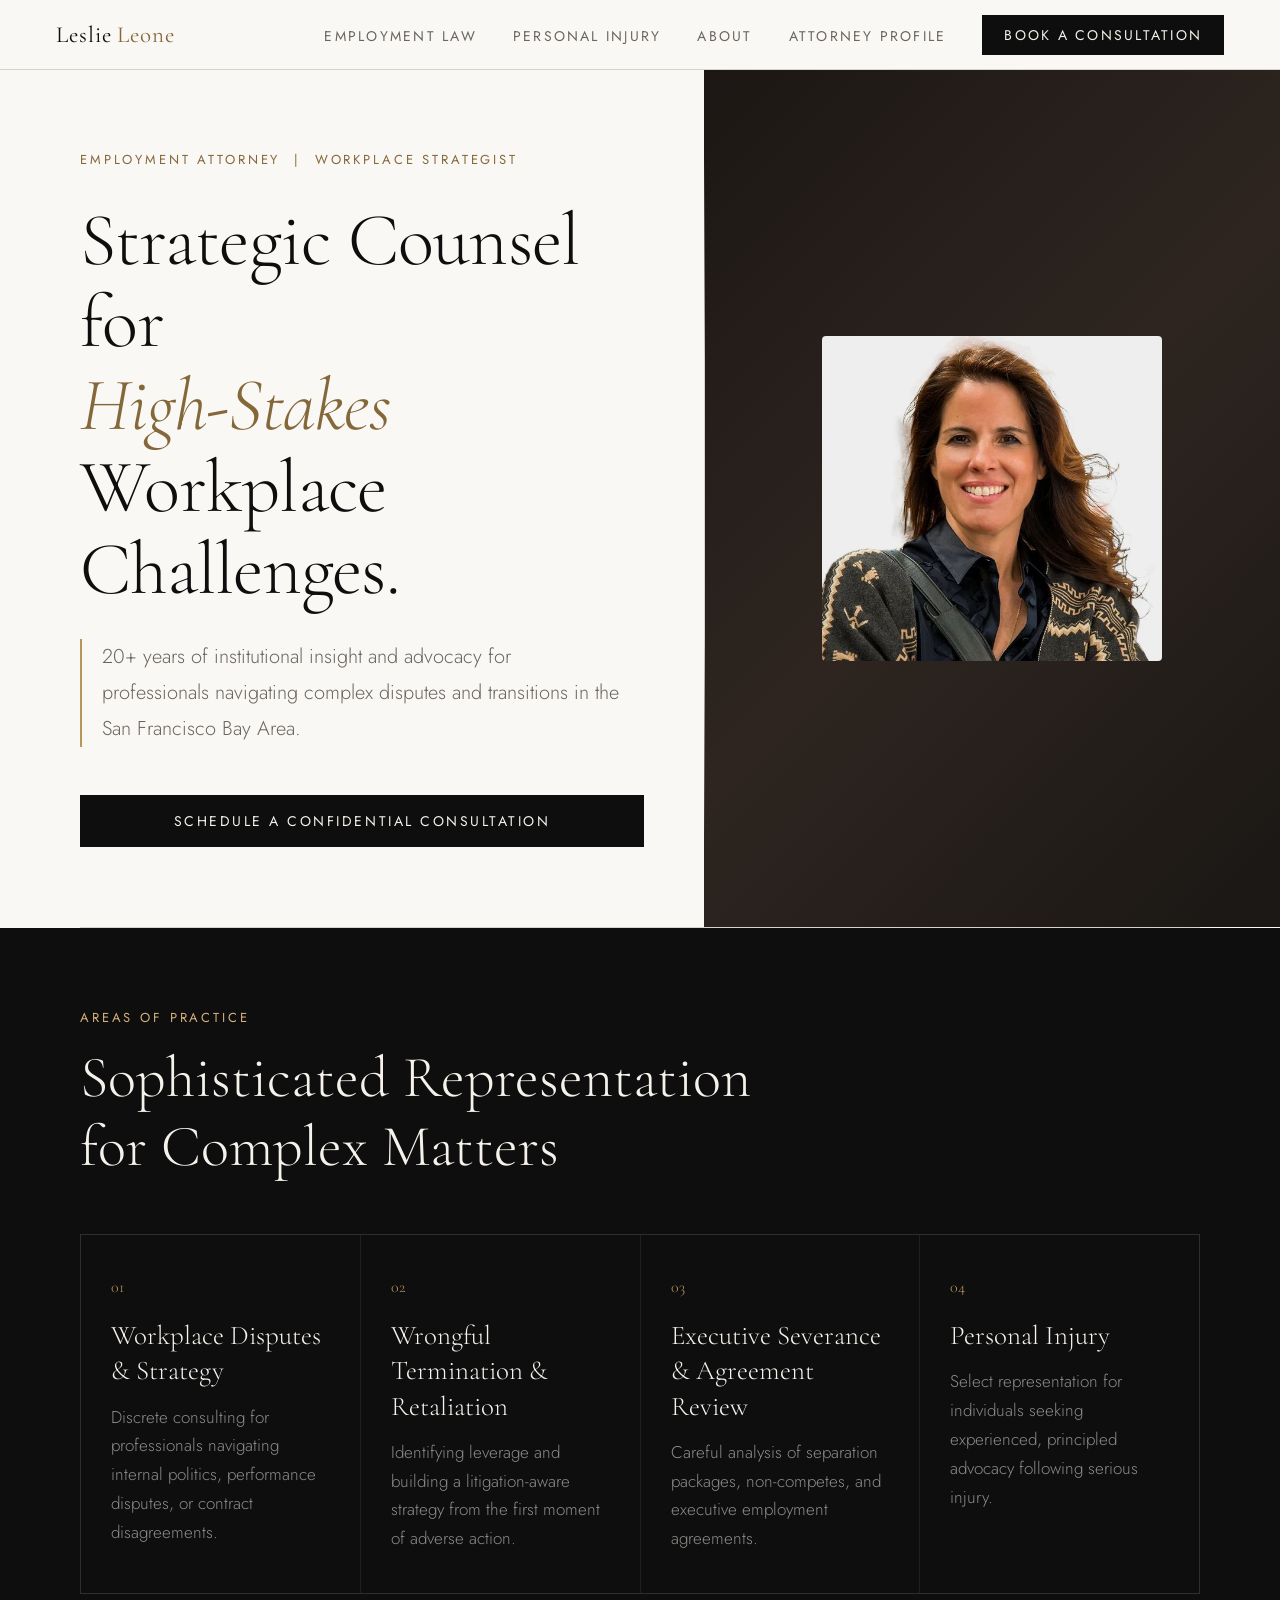
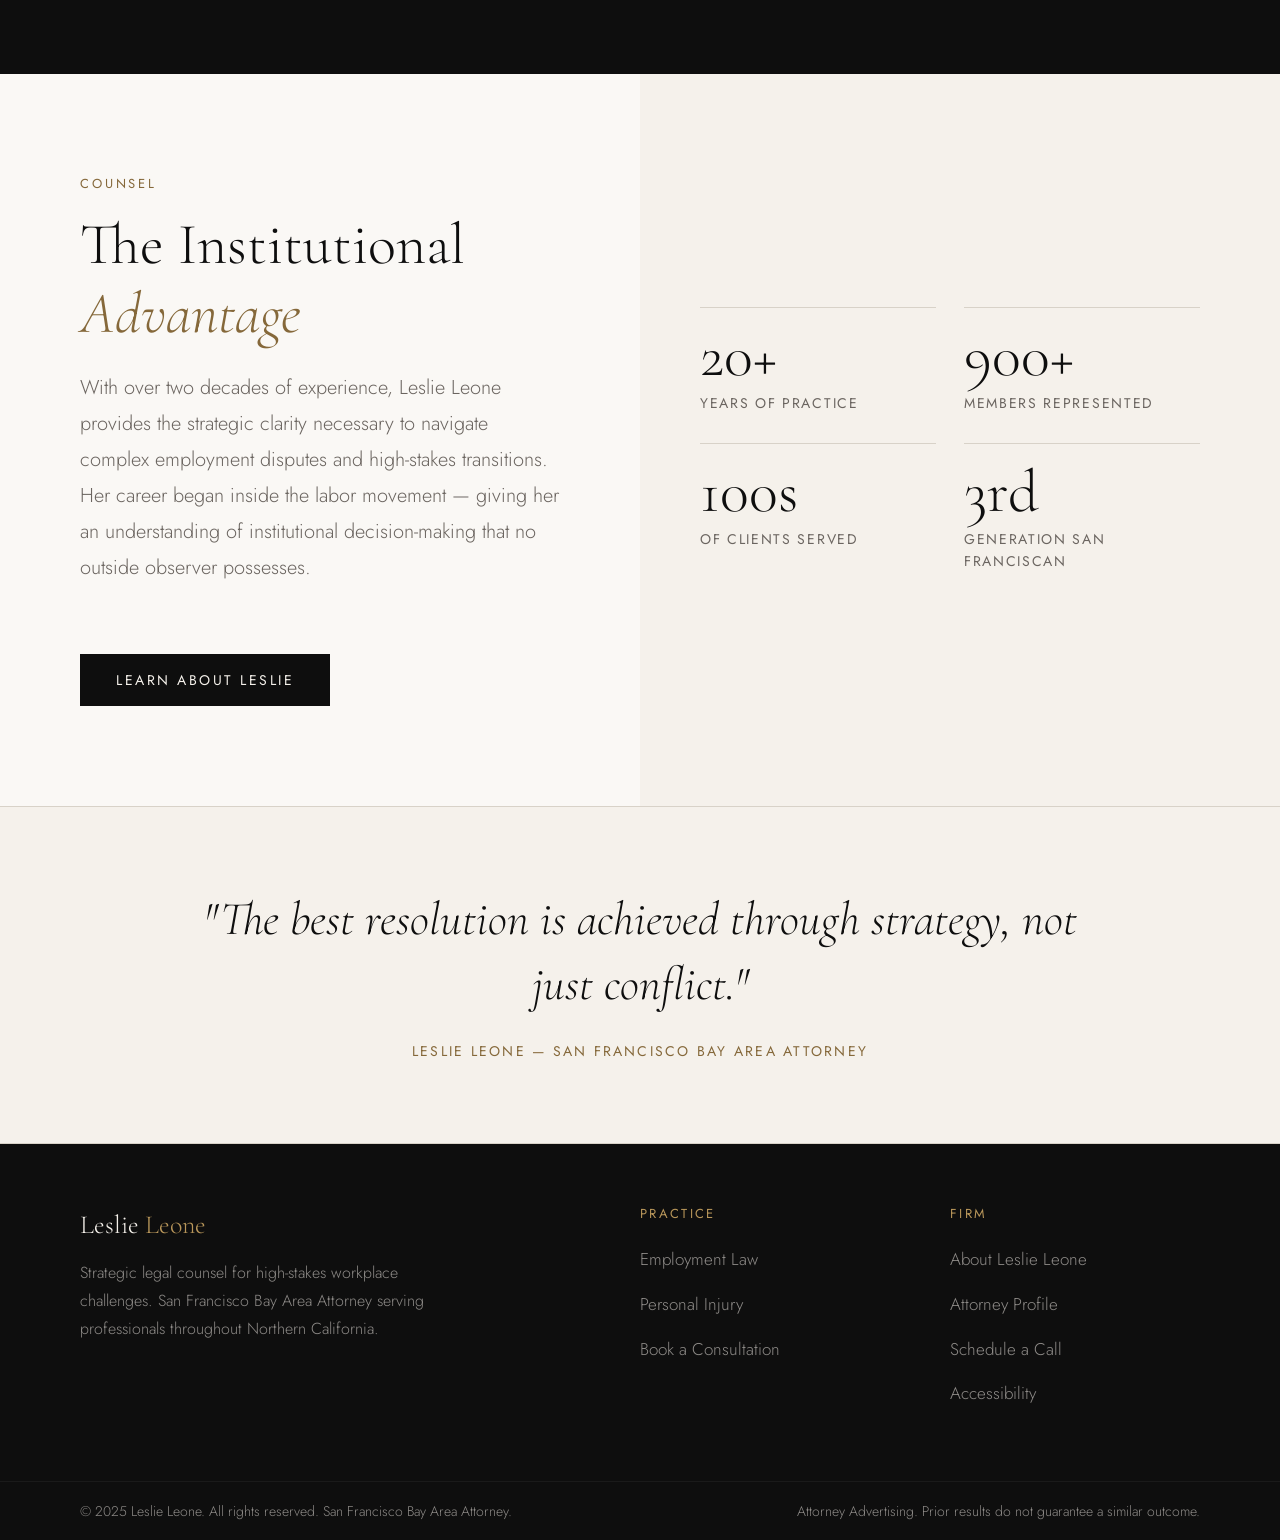
==== commit 18e055f8: "accesbilty update" ====
--- a/index.html
+++ b/index.html
@@ -11,19 +11,25 @@
 </head>
 <body>
 
-<nav>
-  <a class="logo" onclick="show('home')">Leslie <span>Leone</span></a>
-  <ul class="nl">
-    <li><a onclick="show('employment')">Employment Law</a></li>
-    <li><a onclick="show('pi')">Personal Injury</a></li>
-    <li><a onclick="show('about')">About</a></li>
-    <li><a onclick="show('profile')">Attorney Profile</a></li>
-    <li><a class="ncta" onclick="show('book')">Book a Consultation</a></li>
+<a class="skiplink" id="skiplink" href="#main-home">Skip to main content</a>
+
+<nav aria-label="Main">
+  <button type="button" class="logo" data-nav="home" onclick="show('home')">Leslie <span>Leone</span></button>
+  <button type="button" class="navtoggle" id="navtoggle" aria-expanded="false" aria-controls="navlist" onclick="toggleNav()">
+    <span class="navbars" aria-hidden="true"><span></span><span></span><span></span></span>Menu
+  </button>
+  <ul class="nl" id="navlist">
+    <li><button type="button" data-nav="employment" onclick="show('employment')">Employment Law</button></li>
+    <li><button type="button" data-nav="pi" onclick="show('pi')">Personal Injury</button></li>
+    <li><button type="button" data-nav="about" onclick="show('about')">About</button></li>
+    <li><button type="button" data-nav="profile" onclick="show('profile')">Attorney Profile</button></li>
+    <li><button type="button" class="ncta" data-nav="book" onclick="show('book')">Book a Consultation</button></li>
   </ul>
 </nav>
 
 <!-- HOME -->
 <div id="page-home" class="page active">
+  <main id="main-home" class="pgmain" tabindex="-1">
   <section class="hero">
     <div class="ht">
       <p class="eyebrow">Employment Attorney &nbsp;|&nbsp; Workplace Strategist</p>
@@ -40,10 +46,10 @@
     <p class="sl">Areas of Practice</p>
     <h2 class="st" style="color:var(--cream)">Sophisticated Representation<br>for Complex Matters</h2>
     <div class="pgrid">
-      <div class="pc" onclick="show('employment')"><p class="pn">01</p><h3 class="pt">Workplace Disputes &amp; Strategy</h3><p class="pb">Discrete consulting for professionals navigating internal politics, performance disputes, or contract disagreements.</p></div>
-      <div class="pc" onclick="show('employment')"><p class="pn">02</p><h3 class="pt">Wrongful Termination &amp; Retaliation</h3><p class="pb">Identifying leverage and building a litigation-aware strategy from the first moment of adverse action.</p></div>
-      <div class="pc" onclick="show('employment')"><p class="pn">03</p><h3 class="pt">Executive Severance &amp; Agreement Review</h3><p class="pb">Careful analysis of separation packages, non-competes, and executive employment agreements.</p></div>
-      <div class="pc" onclick="show('pi')"><p class="pn">04</p><h3 class="pt">Personal Injury</h3><p class="pb">Select representation for individuals seeking experienced, principled advocacy following serious injury.</p></div>
+      <div class="pc"><p class="pn" aria-hidden="true">01</p><h3 class="pt"><button type="button" class="cardbtn" onclick="show('employment')">Workplace Disputes &amp; Strategy</button></h3><p class="pb">Discrete consulting for professionals navigating internal politics, performance disputes, or contract disagreements.</p></div>
+      <div class="pc"><p class="pn" aria-hidden="true">02</p><h3 class="pt"><button type="button" class="cardbtn" onclick="show('employment')">Wrongful Termination &amp; Retaliation</button></h3><p class="pb">Identifying leverage and building a litigation-aware strategy from the first moment of adverse action.</p></div>
+      <div class="pc"><p class="pn" aria-hidden="true">03</p><h3 class="pt"><button type="button" class="cardbtn" onclick="show('employment')">Executive Severance &amp; Agreement Review</button></h3><p class="pb">Careful analysis of separation packages, non-competes, and executive employment agreements.</p></div>
+      <div class="pc"><p class="pn" aria-hidden="true">04</p><h3 class="pt"><button type="button" class="cardbtn" onclick="show('pi')">Personal Injury</button></h3><p class="pb">Select representation for individuals seeking experienced, principled advocacy following serious injury.</p></div>
     </div>
   </section>
   <div class="asplit">
@@ -67,16 +73,18 @@
     <blockquote>"The best resolution is achieved through strategy, not just conflict."</blockquote>
     <cite>Leslie Leone — San Francisco Bay Area Attorney</cite>
   </div>
-  <footer>
-    <div><p class="fb">Leslie <span>Leone</span></p><p class="ftag">Strategic legal counsel for high-stakes workplace challenges. San Francisco Bay Area Attorney serving professionals throughout Northern California.</p></div>
-    <div class="fc"><h4>Practice</h4><ul><li><a onclick="show('employment')">Employment Law</a></li><li><a onclick="show('pi')">Personal Injury</a></li><li><a onclick="show('book')">Book a Consultation</a></li></ul></div>
-    <div class="fc"><h4>Firm</h4><ul><li><a onclick="show('about')">About Leslie Leone</a></li><li><a onclick="show('profile')">Attorney Profile</a></li><li><a onclick="show('book')">Schedule a Call</a></li></ul></div>
+  </main>
+  <footer>
+    <div><p class="fb">Leslie <span>Leone</span></p><p class="ftag">Strategic legal counsel for high-stakes workplace challenges. San Francisco Bay Area Attorney serving professionals throughout Northern California.</p></div>
+    <div class="fc"><h2>Practice</h2><ul><li><button type="button" onclick="show('employment')">Employment Law</button></li><li><button type="button" onclick="show('pi')">Personal Injury</button></li><li><button type="button" onclick="show('book')">Book a Consultation</button></li></ul></div>
+    <div class="fc"><h2>Firm</h2><ul><li><button type="button" onclick="show('about')">About Leslie Leone</button></li><li><button type="button" onclick="show('profile')">Attorney Profile</button></li><li><button type="button" onclick="show('book')">Schedule a Call</button></li><li><button type="button" data-nav="accessibility" onclick="show('accessibility')">Accessibility</button></li></ul></div>
   </footer>
   <div class="fbot"><p>&copy; 2025 Leslie Leone. All rights reserved. San Francisco Bay Area Attorney.</p><p>Attorney Advertising. Prior results do not guarantee a similar outcome.</p></div>
 </div>
 
 <!-- ABOUT -->
 <div id="page-about" class="page">
+  <main id="main-about" class="pgmain" tabindex="-1">
   <div class="ahero">
     <div>
       <p class="sl">About</p>
@@ -85,26 +93,26 @@
     </div>
     <div>
       <div style="border:1px solid var(--rule);padding:26px 22px">
-        <p style="font-size:10px;letter-spacing:.14em;text-transform:uppercase;color:var(--gold);margin-bottom:11px">Contact</p>
+        <p style="font-size:11px;letter-spacing:.14em;text-transform:uppercase;color:var(--goldd);margin-bottom:11px">Contact</p>
         <p style="font-size:14px;font-weight:300;color:var(--mid);line-height:1.75">San Francisco Bay Area Attorney<br>Leslie Leone<br>San Francisco, CA</p>
         <br>
-        <button onclick="show('book')" style="margin-top:6px;display:block;width:100%;padding:12px;background:transparent;border:1px solid var(--rule);font-family:var(--san);font-size:11px;letter-spacing:.14em;text-transform:uppercase;cursor:pointer;transition:background .2s,color .2s" onmouseover="this.style.background='var(--ink)';this.style.color='var(--cream)'" onmouseout="this.style.background='transparent';this.style.color='var(--ink)'">Schedule a Consultation</button>
+        <button onclick="show('book')" style="margin-top:6px;display:block;width:100%;padding:12px;background:transparent;border:1px solid var(--rulei);font-family:var(--san);font-size:11px;letter-spacing:.14em;text-transform:uppercase;cursor:pointer;transition:background .2s,color .2s" onmouseover="this.style.background='var(--ink)';this.style.color='var(--cream)'" onmouseout="this.style.background='transparent';this.style.color='var(--ink)'">Schedule a Consultation</button>
       </div>
     </div>
   </div>
   <div class="asecs">
     <div class="asec">
-      <h3>The Institutional Advantage</h3>
+      <h2>The Institutional Advantage</h2>
       <p>Leslie began her career at the center of the labor movement. As a Staff Attorney and Business Agent for Teamsters Union Local 856, she negotiated improved wages and benefits and represented over 900 members across hospitals, public safety, and private industry.</p>
       <p>This "inside-out" understanding of how institutional decisions are made — and where leverage actually resides — is the foundation of her consulting practice.</p>
     </div>
     <div class="asec">
-      <h3>A Career of Advocacy</h3>
+      <h2>A Career of Advocacy</h2>
       <p>As the founder of Leslie Leone Law, Leslie has spent nearly twenty years representing hundreds of clients in employment and personal injury matters. Her deep experience with the legal process allows her to provide a "litigation-aware" strategy — helping clients resolve high-stress situations through sophisticated negotiation before they escalate.</p>
       <p>She continues to provide select, high-level representation for clients in both employment and personal injury matters.</p>
     </div>
     <div class="asec">
-      <h3>The Future of Work</h3>
+      <h2>The Future of Work</h2>
       <p>A third-generation San Franciscan, Leslie is focused on the intersection of law and technology. She advises on the strategic shifts caused by AI and emerging workplace dynamics, ensuring her clients are prepared for the future of the employment relationship.</p>
     </div>
   </div>
@@ -112,16 +120,18 @@
     <blockquote>"Strategic clarity for every stage of the employment relationship — from negotiation to resolution."</blockquote>
     <cite>Leslie Leone — San Francisco Bay Area Attorney</cite>
   </div>
-  <footer>
-    <div><p class="fb">Leslie <span>Leone</span></p><p class="ftag">Strategic legal counsel for high-stakes workplace challenges. San Francisco Bay Area Attorney serving professionals throughout Northern California.</p></div>
-    <div class="fc"><h4>Practice</h4><ul><li><a onclick="show('employment')">Employment Law</a></li><li><a onclick="show('pi')">Personal Injury</a></li><li><a onclick="show('book')">Book a Consultation</a></li></ul></div>
-    <div class="fc"><h4>Firm</h4><ul><li><a onclick="show('about')">About Leslie Leone</a></li><li><a onclick="show('profile')">Attorney Profile</a></li><li><a onclick="show('book')">Schedule a Call</a></li></ul></div>
+  </main>
+  <footer>
+    <div><p class="fb">Leslie <span>Leone</span></p><p class="ftag">Strategic legal counsel for high-stakes workplace challenges. San Francisco Bay Area Attorney serving professionals throughout Northern California.</p></div>
+    <div class="fc"><h2>Practice</h2><ul><li><button type="button" onclick="show('employment')">Employment Law</button></li><li><button type="button" onclick="show('pi')">Personal Injury</button></li><li><button type="button" onclick="show('book')">Book a Consultation</button></li></ul></div>
+    <div class="fc"><h2>Firm</h2><ul><li><button type="button" onclick="show('about')">About Leslie Leone</button></li><li><button type="button" onclick="show('profile')">Attorney Profile</button></li><li><button type="button" onclick="show('book')">Schedule a Call</button></li><li><button type="button" data-nav="accessibility" onclick="show('accessibility')">Accessibility</button></li></ul></div>
   </footer>
   <div class="fbot"><p>&copy; 2025 Leslie Leone. All rights reserved. San Francisco Bay Area Attorney.</p><p>Attorney Advertising. Prior results do not guarantee a similar outcome.</p></div>
 </div>
 
 <!-- EMPLOYMENT -->
 <div id="page-employment" class="page">
+  <main id="main-employment" class="pgmain" tabindex="-1">
   <div class="emph">
     <p class="sl">Employment Law</p>
     <h1 class="st" style="color:var(--cream);max-width:700px">Workplace Strategy &amp;<br><em style="color:var(--goldl)">Employment Counsel</em></h1>
@@ -152,23 +162,25 @@
     <div><p class="sl">Ready to discuss your situation?</p><p style="font-size:14px;color:var(--mid);font-weight:300">A confidential consultation is the first step.</p></div>
     <button class="btn" onclick="show('book')">Book a Consultation</button>
   </div>
-  <footer>
-    <div><p class="fb">Leslie <span>Leone</span></p><p class="ftag">Strategic legal counsel for high-stakes workplace challenges. San Francisco Bay Area Attorney serving professionals throughout Northern California.</p></div>
-    <div class="fc"><h4>Practice</h4><ul><li><a onclick="show('employment')">Employment Law</a></li><li><a onclick="show('pi')">Personal Injury</a></li><li><a onclick="show('book')">Book a Consultation</a></li></ul></div>
-    <div class="fc"><h4>Firm</h4><ul><li><a onclick="show('about')">About Leslie Leone</a></li><li><a onclick="show('profile')">Attorney Profile</a></li><li><a onclick="show('book')">Schedule a Call</a></li></ul></div>
+  </main>
+  <footer>
+    <div><p class="fb">Leslie <span>Leone</span></p><p class="ftag">Strategic legal counsel for high-stakes workplace challenges. San Francisco Bay Area Attorney serving professionals throughout Northern California.</p></div>
+    <div class="fc"><h2>Practice</h2><ul><li><button type="button" onclick="show('employment')">Employment Law</button></li><li><button type="button" onclick="show('pi')">Personal Injury</button></li><li><button type="button" onclick="show('book')">Book a Consultation</button></li></ul></div>
+    <div class="fc"><h2>Firm</h2><ul><li><button type="button" onclick="show('about')">About Leslie Leone</button></li><li><button type="button" onclick="show('profile')">Attorney Profile</button></li><li><button type="button" onclick="show('book')">Schedule a Call</button></li><li><button type="button" data-nav="accessibility" onclick="show('accessibility')">Accessibility</button></li></ul></div>
   </footer>
   <div class="fbot"><p>&copy; 2025 Leslie Leone. All rights reserved. San Francisco Bay Area Attorney.</p><p>Attorney Advertising. Prior results do not guarantee a similar outcome.</p></div>
 </div>
 
 <!-- PERSONAL INJURY -->
 <div id="page-pi" class="page">
+  <main id="main-pi" class="pgmain" tabindex="-1">
   <div class="pihero">
     <p class="sl">Personal Injury</p>
     <h1 class="st" style="color:var(--cream);max-width:680px">Principled Advocacy for<br><em style="color:var(--goldl)">Serious Injuries</em></h1>
     <p class="sb" style="color:rgba(245,241,235,.55);max-width:540px">Leslie Leone offers select representation for individuals who have suffered serious personal injury. Her approach combines rigorous legal analysis with the strategic sensibility built over two decades of practice.</p>
   </div>
   <div class="pinotice">
-    <h3>Complimentary Preliminary Call Available</h3>
+    <h2>Complimentary Preliminary Call Available</h2>
     <p>For Personal Injury inquiries, Leslie offers a 15-minute complimentary preliminary call to assess your matter. This allows for a candid, no-cost conversation before any commitment is made. To schedule, please book through the consultation page and select the Personal Injury option.</p>
   </div>
   <div class="pisplit">
@@ -178,25 +190,27 @@
       <p class="sb">Every personal injury matter is evaluated with an eye toward resolution — whether through skilled negotiation or, when necessary, litigation. Leslie's depth of experience ensures your rights are fully protected at every stage.</p>
     </div>
     <div class="pisvcs">
-      <div class="pisvc"><h4>Motor Vehicle Accidents</h4><p>Comprehensive representation for injuries resulting from automobile, motorcycle, and rideshare accidents.</p></div>
-      <div class="pisvc"><h4>Premises Liability</h4><p>Holding property owners accountable for dangerous conditions that cause serious harm.</p></div>
-      <div class="pisvc"><h4>Workplace Injuries</h4><p>Navigating the intersection of workers' compensation and third-party liability claims.</p></div>
+      <div class="pisvc"><h3>Motor Vehicle Accidents</h3><p>Comprehensive representation for injuries resulting from automobile, motorcycle, and rideshare accidents.</p></div>
+      <div class="pisvc"><h3>Premises Liability</h3><p>Holding property owners accountable for dangerous conditions that cause serious harm.</p></div>
+      <div class="pisvc"><h3>Workplace Injuries</h3><p>Navigating the intersection of workers' compensation and third-party liability claims.</p></div>
     </div>
   </div>
   <div class="ctabar">
     <div><p class="sl">Begin with a complimentary call</p><p style="font-size:14px;color:var(--mid);font-weight:300">Personal Injury inquiries only — 15 minutes, no charge.</p></div>
     <button class="btn" onclick="show('book')">Schedule a Preliminary Call</button>
   </div>
-  <footer>
-    <div><p class="fb">Leslie <span>Leone</span></p><p class="ftag">Strategic legal counsel for high-stakes workplace challenges. San Francisco Bay Area Attorney serving professionals throughout Northern California.</p></div>
-    <div class="fc"><h4>Practice</h4><ul><li><a onclick="show('employment')">Employment Law</a></li><li><a onclick="show('pi')">Personal Injury</a></li><li><a onclick="show('book')">Book a Consultation</a></li></ul></div>
-    <div class="fc"><h4>Firm</h4><ul><li><a onclick="show('about')">About Leslie Leone</a></li><li><a onclick="show('profile')">Attorney Profile</a></li><li><a onclick="show('book')">Schedule a Call</a></li></ul></div>
+  </main>
+  <footer>
+    <div><p class="fb">Leslie <span>Leone</span></p><p class="ftag">Strategic legal counsel for high-stakes workplace challenges. San Francisco Bay Area Attorney serving professionals throughout Northern California.</p></div>
+    <div class="fc"><h2>Practice</h2><ul><li><button type="button" onclick="show('employment')">Employment Law</button></li><li><button type="button" onclick="show('pi')">Personal Injury</button></li><li><button type="button" onclick="show('book')">Book a Consultation</button></li></ul></div>
+    <div class="fc"><h2>Firm</h2><ul><li><button type="button" onclick="show('about')">About Leslie Leone</button></li><li><button type="button" onclick="show('profile')">Attorney Profile</button></li><li><button type="button" onclick="show('book')">Schedule a Call</button></li><li><button type="button" data-nav="accessibility" onclick="show('accessibility')">Accessibility</button></li></ul></div>
   </footer>
   <div class="fbot"><p>&copy; 2025 Leslie Leone. All rights reserved. San Francisco Bay Area Attorney.</p><p>Attorney Advertising. Prior results do not guarantee a similar outcome.</p></div>
 </div>
 
 <!-- ATTORNEY PROFILE -->
 <div id="page-profile" class="page">
+  <main id="main-profile" class="pgmain" tabindex="-1">
   <div class="profile-hero">
     <div>
       <img src="images/leslie-leone.webp" alt="Attorney Leslie C. Leone" class="profile-photo">
@@ -210,7 +224,7 @@
 
       <p class="profile-bio">Leslie C. Leone, principal attorney at Leone Law Firm, is the best California personal injury attorney and employment attorney to help you deal with unreasonable insurance companies and unfair employers so that you can obtain the justice and compensation you deserve.</p>
       <p class="profile-bio">Leslie Leone began her legal career as a staff attorney for the Teamsters Union and also worked for the Operating Engineer's Union. As a Union attorney she negotiated contracts and grievances for hundreds of Union members.</p>
-      <p class="profile-bio">She is also a San Francisco native who attended UC Berkeley and Golden Gate University Law School. Call Leone Law Firm for a consultation with an Attorney <a href="tel:4152990066" style="color:var(--gold);text-decoration:none">(415) 299-0066</a>.</p>
+      <p class="profile-bio">She is also a San Francisco native who attended UC Berkeley and Golden Gate University Law School. Call Leone Law Firm for a consultation with an Attorney <a href="tel:4152990066" style="color:var(--goldd)">(415) 299-0066</a>.</p>
 
       <details class="profile-dropdown">
         <summary>Education</summary>
@@ -246,23 +260,25 @@
     <blockquote>"The best resolution is achieved through strategy, not just conflict."</blockquote>
     <cite>Leslie Leone — San Francisco Bay Area Attorney</cite>
   </div>
-  <footer>
-    <div><p class="fb">Leslie <span>Leone</span></p><p class="ftag">Strategic legal counsel for high-stakes workplace challenges. San Francisco Bay Area Attorney serving professionals throughout Northern California.</p></div>
-    <div class="fc"><h4>Practice</h4><ul><li><a onclick="show('employment')">Employment Law</a></li><li><a onclick="show('pi')">Personal Injury</a></li><li><a onclick="show('book')">Book a Consultation</a></li></ul></div>
-    <div class="fc"><h4>Firm</h4><ul><li><a onclick="show('about')">About Leslie Leone</a></li><li><a onclick="show('profile')">Attorney Profile</a></li><li><a onclick="show('book')">Schedule a Call</a></li></ul></div>
+  </main>
+  <footer>
+    <div><p class="fb">Leslie <span>Leone</span></p><p class="ftag">Strategic legal counsel for high-stakes workplace challenges. San Francisco Bay Area Attorney serving professionals throughout Northern California.</p></div>
+    <div class="fc"><h2>Practice</h2><ul><li><button type="button" onclick="show('employment')">Employment Law</button></li><li><button type="button" onclick="show('pi')">Personal Injury</button></li><li><button type="button" onclick="show('book')">Book a Consultation</button></li></ul></div>
+    <div class="fc"><h2>Firm</h2><ul><li><button type="button" onclick="show('about')">About Leslie Leone</button></li><li><button type="button" onclick="show('profile')">Attorney Profile</button></li><li><button type="button" onclick="show('book')">Schedule a Call</button></li><li><button type="button" data-nav="accessibility" onclick="show('accessibility')">Accessibility</button></li></ul></div>
   </footer>
   <div class="fbot"><p>&copy; 2025 Leslie Leone. All rights reserved. San Francisco Bay Area Attorney.</p><p>Attorney Advertising. Prior results do not guarantee a similar outcome.</p></div>
 </div>
 
 <!-- BOOKING -->
 <div id="page-book" class="page">
+  <main id="main-book" class="pgmain" tabindex="-1">
   <!-- Success -->
-  <div id="succ" class="succ">
+  <div id="succ" class="succ" tabindex="-1">
     <p class="succmark">&#10022;</p>
     <h2>Your Consultation Is Confirmed.</h2>
     <p>Thank you, <strong id="conf-name"></strong>. A confirmation has been sent to your email address with full details and preparation instructions.</p>
     <div style="margin-top:22px;padding:18px 22px;background:var(--cream);border:1px solid var(--rule)">
-      <p style="font-size:10px;font-weight:500;letter-spacing:.16em;text-transform:uppercase;color:var(--gold);margin-bottom:12px">Booking Summary</p>
+      <p style="font-size:11px;font-weight:500;letter-spacing:.16em;text-transform:uppercase;color:var(--goldd);margin-bottom:12px">Booking Summary</p>
       <p style="font-size:14px;font-weight:300;color:var(--mid);line-height:1.8"><strong style="color:var(--ink)">Session:</strong> <span id="conf-session"></span></p>
       <p style="font-size:14px;font-weight:300;color:var(--mid);line-height:1.8"><strong style="color:var(--ink)">Date:</strong> <span id="conf-date"></span></p>
     </div>
@@ -289,64 +305,122 @@
       <p class="sb">Select the session that best fits your situation. All consultations are strictly confidential.</p>
     </div>
     <div class="bkcards">
-      <div class="bkc" id="c30" onclick="pick('30min')">
+      <div class="bkc" id="c30">
         <p class="bcl">Initial Review</p>
         <p class="bdur">30</p>
         <p class="bunt">Minutes</p>
         <p class="bprice">$350</p>
         <p class="bdesc">Best for a focused discussion on a single, urgent workplace incident.</p>
-        <div class="bbtn">Select This Session</div>
-      </div>
-      <div class="bkc dk" id="c60" onclick="pick('60min')">
+        <button type="button" class="bbtn" aria-pressed="false" onclick="pick('30min')" aria-label="Select This Session: 30-Minute Initial Review, $350">Select This Session</button>
+      </div>
+      <div class="bkc dk" id="c60">
         <p class="bcl">Strategic Evaluation</p>
         <p class="bdur">60</p>
         <p class="bunt">Minutes</p>
         <p class="bprice">$600</p>
         <p class="bdesc">Best for a high-level assessment of complex situations to identify immediate risks and leverage.</p>
-        <div class="bbtn">Select This Session</div>
-      </div>
-      <div class="bkc" id="c15" onclick="pick('15min')">
+        <button type="button" class="bbtn" aria-pressed="false" onclick="pick('60min')" aria-label="Select This Session: 60-Minute Strategic Evaluation, $600">Select This Session</button>
+      </div>
+      <div class="bkc" id="c15">
         <p class="bcl">Preliminary Call</p>
         <p class="bdur">15</p>
         <p class="bunt">Minutes</p>
         <p class="bprice">Complimentary</p>
         <p class="bdesc">Strictly for Personal Injury inquiries only.</p>
-        <div class="bbtn">Select This Session</div>
+        <button type="button" class="bbtn" aria-pressed="false" onclick="pick('15min')" aria-label="Select This Session: 15-Minute Preliminary Call, complimentary, Personal Injury inquiries only">Select This Session</button>
       </div>
     </div>
     <div class="bform">
-      <p class="bftitle">Complete Your Booking</p>
+      <h2 class="bftitle">Complete Your Booking</h2>
+      <p class="reqnote">Fields marked with an asterisk (*) are required.</p>
       <div class="fgrid">
-        <div class="fg"><label>First Name *</label><input type="text" id="fn" placeholder="First name"></div>
-        <div class="fg"><label>Last Name *</label><input type="text" id="ln" placeholder="Last name"></div>
-        <div class="fg"><label>Email Address *</label><input type="email" id="em" placeholder="your@email.com"></div>
-        <div class="fg"><label>Phone Number</label><input type="tel" id="ph" placeholder="(415) 000-0000"></div>
-        <div class="fg"><label>Session Type *</label>
-          <select id="sess">
+        <div class="fg"><label for="fn">First Name *</label><input type="text" id="fn" placeholder="First name" aria-required="true" aria-describedby="err-fn"><p class="fgerr" id="err-fn" hidden></p></div>
+        <div class="fg"><label for="ln">Last Name *</label><input type="text" id="ln" placeholder="Last name" aria-required="true" aria-describedby="err-ln"><p class="fgerr" id="err-ln" hidden></p></div>
+        <div class="fg"><label for="em">Email Address *</label><input type="email" id="em" placeholder="your@email.com" aria-required="true" aria-describedby="err-em"><p class="fgerr" id="err-em" hidden></p></div>
+        <div class="fg"><label for="ph">Phone Number</label><input type="tel" id="ph" placeholder="(415) 000-0000"></div>
+        <div class="fg"><label for="sess">Session Type *</label>
+          <select id="sess" aria-required="true" aria-describedby="err-sess">
             <option value="">-- Select a session --</option>
             <option value="30min">30-Minute Initial Review -- $350</option>
             <option value="60min">60-Minute Strategic Evaluation -- $600</option>
             <option value="15min">15-Minute Preliminary Call -- Complimentary (Personal Injury only)</option>
           </select>
+          <p class="fgerr" id="err-sess" hidden></p>
         </div>
-        <div class="fg"><label>Preferred Date</label><input type="date" id="dt"></div>
+        <div class="fg"><label for="dt">Preferred Date</label><input type="date" id="dt"></div>
         <div class="fg full">
-          <label>Matter Summary * <span style="color:var(--gold)">(Maximum 5 sentences)</span></label>
-          <textarea id="summ" placeholder="Please distill the key facts of your situation in no more than 5 sentences. Focus on the most critical events and the outcome you are seeking."></textarea>
-          <p class="snote">This summary ensures we use our time together as strategically as possible.</p>
+          <label for="summ">Matter Summary * <span style="color:var(--goldd)">(Maximum 5 sentences)</span></label>
+          <textarea id="summ" placeholder="Please distill the key facts of your situation in no more than 5 sentences. Focus on the most critical events and the outcome you are seeking." aria-required="true" aria-describedby="summ-note err-summ"></textarea>
+          <p class="snote" id="summ-note">This summary ensures we use our time together as strategically as possible.</p>
+          <p class="fgerr" id="err-summ" hidden></p>
         </div>
       </div>
-      <div class="ackw">
-        <input type="checkbox" id="ack">
-        <p>By booking this session, you acknowledge: <strong>(1)</strong> This is a one-time preliminary evaluation to determine potential strategy and does not create an attorney-client relationship, and <strong>(2)</strong> Should we move forward with formal representation or deeper analysis, engagement begins at <strong>$650/hour</strong> with a <strong>$1,500 initial retainer</strong>.</p>
-      </div>
-      <button class="subm" onclick="submitForm()">Confirm &amp; Submit</button>
-    </div>
-  </div>
-  <footer>
-    <div><p class="fb">Leslie <span>Leone</span></p><p class="ftag">Strategic legal counsel for high-stakes workplace challenges. San Francisco Bay Area Attorney serving professionals throughout Northern California.</p></div>
-    <div class="fc"><h4>Practice</h4><ul><li><a onclick="show('employment')">Employment Law</a></li><li><a onclick="show('pi')">Personal Injury</a></li></ul></div>
-    <div class="fc"><h4>Firm</h4><ul><li><a onclick="show('about')">About Leslie Leone</a></li><li><a onclick="show('profile')">Attorney Profile</a></li></ul></div>
+      <label class="ackw" for="ack">
+        <input type="checkbox" id="ack" aria-describedby="err-ack">
+        <span>By booking this session, you acknowledge: <strong>(1)</strong> This is a one-time preliminary evaluation to determine potential strategy and does not create an attorney-client relationship, and <strong>(2)</strong> Should we move forward with formal representation or deeper analysis, engagement begins at <strong>$650/hour</strong> with a <strong>$1,500 initial retainer</strong>.</span>
+      </label>
+      <p class="fgerr" id="err-ack" hidden></p>
+      <p class="ferr" id="form-error" hidden></p>
+      <button type="button" class="subm" onclick="submitForm()">Confirm &amp; Submit</button>
+    </div>
+  </div>
+  </main>
+  <footer>
+    <div><p class="fb">Leslie <span>Leone</span></p><p class="ftag">Strategic legal counsel for high-stakes workplace challenges. San Francisco Bay Area Attorney serving professionals throughout Northern California.</p></div>
+    <div class="fc"><h2>Practice</h2><ul><li><button type="button" onclick="show('employment')">Employment Law</button></li><li><button type="button" onclick="show('pi')">Personal Injury</button></li></ul></div>
+    <div class="fc"><h2>Firm</h2><ul><li><button type="button" onclick="show('about')">About Leslie Leone</button></li><li><button type="button" onclick="show('profile')">Attorney Profile</button></li><li><button type="button" data-nav="accessibility" onclick="show('accessibility')">Accessibility</button></li></ul></div>
+  </footer>
+  <div class="fbot"><p>&copy; 2025 Leslie Leone. All rights reserved. San Francisco Bay Area Attorney.</p><p>Attorney Advertising. Prior results do not guarantee a similar outcome.</p></div>
+</div>
+
+<!-- ACCESSIBILITY STATEMENT -->
+<div id="page-accessibility" class="page">
+  <main id="main-accessibility" class="pgmain" tabindex="-1">
+  <div class="bkhead">
+    <p class="sl">Accessibility</p>
+    <h1 class="st">Accessibility <em>Statement</em></h1>
+    <p class="sb">Leslie Leone Law is committed to making this website usable by everyone, including visitors who rely on assistive technology.</p>
+  </div>
+  <div class="legal">
+    <h2>Our Standard</h2>
+    <p>We aim to conform to the <strong>Web Content Accessibility Guidelines (WCAG) 2.1, Level AA</strong>. These are the guidelines referenced by U.S. Department of Justice guidance and widely used as the benchmark for accessible websites.</p>
+
+    <h2>What We Have Done</h2>
+    <p>This site was audited against WCAG 2.1 Level AA in September 2026. As part of that review we:</p>
+    <ul>
+      <li>Made every interactive control reachable and operable using only a keyboard.</li>
+      <li>Ensured all text meets or exceeds the required contrast against its background.</li>
+      <li>Added a visible focus indicator so keyboard users can always see where they are.</li>
+      <li>Added a “Skip to main content” link and proper page landmarks and headings.</li>
+      <li>Connected every form field to a visible label, and made form errors clear, specific, and announced to screen readers.</li>
+      <li>Ensured the site reflows without horizontal scrolling on small screens and at high zoom.</li>
+      <li>Made the site respect your own system settings for reduced motion and increased contrast.</li>
+    </ul>
+
+    <h2>You Do Not Need a Special Mode</h2>
+    <p>This site is built to work directly with the assistive technology you already use — screen readers such as VoiceOver, NVDA, or JAWS, keyboard-only navigation, browser zoom, and your operating system’s contrast and motion settings. There is no separate accessibility mode to switch on, and we do not use an accessibility overlay widget.</p>
+
+    <h2>Known Limitations</h2>
+    <p>We are aware of the following and are working to address them:</p>
+    <ul>
+      <li>Some third-party content, such as web fonts loaded from outside providers, is not fully under our control.</li>
+      <li>Our booking form is a preliminary intake tool. If any part of it is difficult to use, please contact us and we will take your information directly.</li>
+    </ul>
+
+    <h2>Tell Us About a Problem</h2>
+    <p>If you encounter any barrier on this site, or need information from it in a different format, please tell us. We treat these reports seriously and will work with you to get you the information or service you need.</p>
+    <p>Call <a href="tel:4152990066">(415) 299-0066</a>. Please describe the page you were on and the difficulty you experienced, and we will respond as promptly as we can.</p>
+
+    <h2>Enforcement and Feedback</h2>
+    <p>This statement reflects our ongoing effort rather than a claim of perfection. Accessibility work is continuous, and feedback from the people who use this site is the most valuable input we receive.</p>
+
+    <p class="updated">Last reviewed: September 2026</p>
+  </div>
+  </main>
+  <footer>
+    <div><p class="fb">Leslie <span>Leone</span></p><p class="ftag">Strategic legal counsel for high-stakes workplace challenges. San Francisco Bay Area Attorney serving professionals throughout Northern California.</p></div>
+    <div class="fc"><h2>Practice</h2><ul><li><button type="button" onclick="show('employment')">Employment Law</button></li><li><button type="button" onclick="show('pi')">Personal Injury</button></li><li><button type="button" onclick="show('book')">Book a Consultation</button></li></ul></div>
+    <div class="fc"><h2>Firm</h2><ul><li><button type="button" onclick="show('about')">About Leslie Leone</button></li><li><button type="button" onclick="show('profile')">Attorney Profile</button></li><li><button type="button" onclick="show('book')">Schedule a Call</button></li><li><button type="button" data-nav="accessibility" onclick="show('accessibility')">Accessibility</button></li></ul></div>
   </footer>
   <div class="fbot"><p>&copy; 2025 Leslie Leone. All rights reserved. San Francisco Bay Area Attorney.</p><p>Attorney Advertising. Prior results do not guarantee a similar outcome.</p></div>
 </div>
--- a/css/styles.css
+++ b/css/styles.css
@@ -1,13 +1,25 @@
-:root{--ink:#0e0e0e;--cream:#f5f1eb;--ww:#faf8f5;--gold:#b8965a;--goldl:#d4b07a;--mid:#6b6560;--rule:#d8d2c8;--ser:'Cormorant Garamond',Georgia,serif;--san:'Jost',sans-serif}
+:root{--ink:#0e0e0e;--cream:#f5f1eb;--ww:#faf8f5;--gold:#b8965a;--goldd:#85683a;--goldl:#d4b07a;--mid:#6b6560;--rule:#d8d2c8;--rulei:#8f887e;--err:#9a2515;--ser:'Cormorant Garamond',Georgia,serif;--san:'Jost',sans-serif}
 *,*::before,*::after{box-sizing:border-box;margin:0;padding:0}
 html{scroll-behavior:smooth}
-body{font-family:var(--san);background:var(--ww);color:var(--ink);font-size:16px;line-height:1.6;font-weight:300;-webkit-font-smoothing:antialiased}
+body{font-family:var(--san);background:var(--ww);color:var(--ink);font-size:21px;line-height:1.6;font-weight:300;-webkit-font-smoothing:antialiased}
+
+/* ACCESSIBILITY: focus + skip link */
+:focus-visible{outline:3px solid var(--ink);outline-offset:2px}
+footer :focus-visible,.ps :focus-visible{outline-color:var(--cream)}
+.pgmain:focus{outline:none}
+.skiplink{position:absolute;left:-9999px;top:0;z-index:200;background:var(--ink);color:var(--cream);font-family:var(--san);font-size:15px;letter-spacing:.1em;text-transform:uppercase;padding:14px 22px;text-decoration:none}
+.skiplink:focus{left:0}
 nav{position:fixed;top:0;left:0;right:0;z-index:100;padding:0 56px;height:70px;display:flex;align-items:center;justify-content:space-between;background:rgba(250,248,245,.97);backdrop-filter:blur(12px);border-bottom:1px solid var(--rule)}
-.logo{font-family:var(--ser);font-size:18px;font-weight:400;letter-spacing:.04em;color:var(--ink);text-decoration:none;cursor:pointer}
-.logo span{color:var(--gold)}
+.logo{font-family:var(--ser);font-size:23px;font-weight:400;letter-spacing:.04em;color:var(--ink);text-decoration:none;cursor:pointer;background:none;border:none;padding:0}
+.logo span{color:var(--goldd)}
 .nl{display:flex;align-items:center;gap:36px;list-style:none}
-.nl a{font-size:11px;font-weight:400;letter-spacing:.16em;text-transform:uppercase;color:var(--mid);text-decoration:none;cursor:pointer;transition:color .2s}
-.nl a:hover{color:var(--ink)}
+.nl button{font-family:var(--san);font-size:14px;font-weight:400;letter-spacing:.16em;text-transform:uppercase;color:var(--mid);background:none;border:none;cursor:pointer;transition:color .2s}
+.nl button:hover{color:var(--ink)}
+.nl [aria-current=page]{color:var(--ink);box-shadow:inset 0 -1px 0 0 var(--goldd)}
+.ncta[aria-current=page]{box-shadow:none}
+.navtoggle{display:none;align-items:center;gap:10px;background:none;border:none;font-family:var(--san);font-size:13px;font-weight:400;letter-spacing:.16em;text-transform:uppercase;color:var(--ink);cursor:pointer;padding:10px 4px;min-height:44px}
+.navbars{display:flex;flex-direction:column;justify-content:center;gap:4px;width:20px}
+.navbars span{display:block;height:1.5px;background:var(--ink);border-radius:1px}
 .ncta{background:var(--ink)!important;color:var(--cream)!important;padding:10px 22px!important;transition:background .2s!important}
 .ncta:hover{background:var(--gold)!important;color:var(--ink)!important}
 .page{display:none;padding-top:70px;min-height:100vh}
@@ -16,33 +28,36 @@
 /* HERO */
 .hero{min-height:calc(100vh - 70px);display:grid;grid-template-columns:55% 45%;position:relative;overflow:hidden}
 .ht{display:flex;flex-direction:column;justify-content:center;padding:80px 60px 80px 80px}
-.eyebrow{font-size:10px;font-weight:400;letter-spacing:.22em;text-transform:uppercase;color:var(--gold);margin-bottom:28px}
-.headline{font-family:var(--ser);font-size:clamp(40px,4.5vw,66px);font-weight:300;line-height:1.1;margin-bottom:28px;letter-spacing:-.01em}
-.headline em{font-style:italic;color:var(--gold)}
-.subline{font-size:15px;font-weight:300;line-height:1.8;color:var(--mid);max-width:440px;margin-bottom:48px;border-left:2px solid var(--gold);padding-left:20px}
-.btn{display:inline-block;background:var(--ink);color:var(--cream);font-size:11px;font-weight:400;letter-spacing:.18em;text-transform:uppercase;text-decoration:none;padding:16px 36px;cursor:pointer;border:none;transition:background .25s,color .25s;font-family:var(--san)}
+.eyebrow{font-size:13px;font-weight:400;letter-spacing:.22em;text-transform:uppercase;color:var(--goldd);margin-bottom:28px}
+.headline{font-family:var(--ser);font-size:clamp(52px,5.85vw,86px);font-weight:300;line-height:1.1;margin-bottom:28px;letter-spacing:-.01em}
+.headline em{font-style:italic;color:var(--goldd)}
+.subline{font-size:20px;font-weight:300;line-height:1.8;color:var(--mid);max-width:540px;margin-bottom:48px;border-left:2px solid var(--gold);padding-left:20px}
+.btn{display:inline-block;background:var(--ink);color:var(--cream);font-size:14px;font-weight:400;letter-spacing:.18em;text-transform:uppercase;text-decoration:none;padding:16px 36px;cursor:pointer;border:none;transition:background .25s,color .25s;font-family:var(--san)}
 .btn:hover{background:var(--gold);color:var(--ink)}
 .hip{background:#1a1714;position:relative;overflow:hidden;display:flex;align-items:center;justify-content:center}
 .hip::before{content:'';position:absolute;inset:0;background:linear-gradient(135deg,#1c1714 0%,#2e2520 50%,#1a1714 100%)}
 .hip img{position:relative;z-index:1;max-width:340px;max-height:420px;width:auto;height:auto;object-fit:cover;object-position:center top;border-radius:4px}
-.hipc{position:absolute;bottom:48px;left:48px;right:48px;font-family:var(--ser);font-size:13px;font-weight:300;font-style:italic;color:rgba(255,255,255,.28);border-top:1px solid rgba(255,255,255,.1);padding-top:16px}
+.hipc{position:absolute;bottom:48px;left:48px;right:48px;font-family:var(--ser);font-size:17px;font-weight:300;font-style:italic;color:rgba(255,255,255,.28);border-top:1px solid rgba(255,255,255,.1);padding-top:16px}
 .hero::after{content:'';position:absolute;left:55%;top:10%;bottom:10%;width:1px;background:linear-gradient(to bottom,transparent,var(--rule) 30%,var(--rule) 70%,transparent);pointer-events:none}
 
 /* SHARED */
-.sl{font-size:10px;font-weight:400;letter-spacing:.22em;text-transform:uppercase;color:var(--gold);margin-bottom:16px}
-.st{font-family:var(--ser);font-size:clamp(30px,3.5vw,50px);font-weight:300;line-height:1.18;margin-bottom:22px}
-.st em{font-style:italic;color:var(--gold)}
-.sb{font-size:15px;font-weight:300;line-height:1.8;color:var(--mid)}
+.sl{font-size:13px;font-weight:400;letter-spacing:.22em;text-transform:uppercase;color:var(--goldd);margin-bottom:16px}
+.ps .sl,.emph .sl,.pihero .sl{color:var(--goldl)}
+.st{font-family:var(--ser);font-size:clamp(39px,4.55vw,65px);font-weight:300;line-height:1.18;margin-bottom:22px}
+.st em{font-style:italic;color:var(--goldd)}
+.sb{font-size:20px;font-weight:300;line-height:1.8;color:var(--mid)}
 hr.r{border:none;border-top:1px solid var(--rule);margin:0 80px}
 
 /* PRACTICE STRIP */
 .ps{background:var(--ink);padding:80px}
 .pgrid{display:grid;grid-template-columns:repeat(4,1fr);gap:1px;background:rgba(255,255,255,.07);margin-top:52px;border:1px solid rgba(255,255,255,.07)}
-.pc{background:var(--ink);padding:40px 30px;cursor:pointer;transition:background .2s}
-.pc:hover{background:#1d1a17}
-.pn{font-family:var(--ser);font-size:12px;color:var(--gold);margin-bottom:18px}
-.pt{font-family:var(--ser);font-size:21px;font-weight:300;color:var(--cream);line-height:1.3;margin-bottom:14px}
-.pb{font-size:13px;font-weight:300;color:rgba(245,241,235,.45);line-height:1.7}
+.pc{background:var(--ink);padding:40px 30px;transition:background .2s;position:relative}
+.pc:hover,.pc:focus-within{background:#1d1a17}
+.pn{font-family:var(--ser);font-size:16px;color:var(--gold);margin-bottom:18px}
+.pt{font-family:var(--ser);font-size:27px;font-weight:300;color:var(--cream);line-height:1.3;margin-bottom:14px}
+.cardbtn{font:inherit;color:inherit;background:none;border:none;padding:0;text-align:left;cursor:pointer}
+.cardbtn::after{content:'';position:absolute;inset:0}
+.pb{font-size:17px;font-weight:300;color:rgba(245,241,235,.55);line-height:1.7}
 
 /* ABOUT TEASER */
 .asplit{display:grid;grid-template-columns:1fr 1fr}
@@ -50,141 +65,166 @@
 .ar{background:var(--cream);padding:100px 80px 100px 60px;display:flex;align-items:center}
 .stats{display:grid;grid-template-columns:1fr 1fr;gap:28px;width:100%}
 .stat{border-top:1px solid var(--rule);padding-top:18px}
-.stn{font-family:var(--ser);font-size:46px;font-weight:300;line-height:1;margin-bottom:6px}
-.stl{font-size:11px;font-weight:400;letter-spacing:.12em;text-transform:uppercase;color:var(--mid)}
+.stn{font-family:var(--ser);font-size:60px;font-weight:300;line-height:1;margin-bottom:6px}
+.stl{font-size:14px;font-weight:400;letter-spacing:.12em;text-transform:uppercase;color:var(--mid)}
 
 /* QUOTE */
 .qband{background:var(--cream);padding:80px;text-align:center;border-top:1px solid var(--rule);border-bottom:1px solid var(--rule)}
-.qband blockquote{font-family:var(--ser);font-size:clamp(22px,3vw,36px);font-weight:300;font-style:italic;line-height:1.4;color:var(--ink);max-width:800px;margin:0 auto}
-.qband cite{display:block;margin-top:22px;font-size:11px;font-weight:400;letter-spacing:.16em;text-transform:uppercase;color:var(--gold);font-style:normal}
+.qband blockquote{font-family:var(--ser);font-size:clamp(29px,3.9vw,47px);font-weight:300;font-style:italic;line-height:1.4;color:var(--ink);max-width:900px;margin:0 auto}
+.qband cite{display:block;margin-top:22px;font-size:14px;font-weight:400;letter-spacing:.16em;text-transform:uppercase;color:var(--goldd);font-style:normal}
 
 /* FOOTER */
 footer{background:var(--ink);padding:60px 80px;display:grid;grid-template-columns:2fr 1fr 1fr;gap:60px}
-.fb{font-family:var(--ser);font-size:20px;font-weight:300;color:var(--cream);margin-bottom:14px}
+.fb{font-family:var(--ser);font-size:26px;font-weight:300;color:var(--cream);margin-bottom:14px}
 .fb span{color:var(--gold)}
-.ftag{font-size:12px;font-weight:300;color:rgba(245,241,235,.38);line-height:1.75;max-width:300px}
-.fc h4{font-size:10px;font-weight:400;letter-spacing:.18em;text-transform:uppercase;color:var(--gold);margin-bottom:18px}
+.ftag{font-size:16px;font-weight:300;color:rgba(245,241,235,.55);line-height:1.75;max-width:360px}
+.fc h2{font-size:13px;font-weight:400;letter-spacing:.18em;text-transform:uppercase;color:var(--gold);margin-bottom:18px}
 .fc ul{list-style:none}
 .fc li{margin-bottom:11px}
-.fc a{font-size:13px;font-weight:300;color:rgba(245,241,235,.45);text-decoration:none;cursor:pointer;transition:color .2s}
-.fc a:hover{color:var(--cream)}
+.fc button{font-family:var(--san);font-size:17px;font-weight:300;color:rgba(245,241,235,.55);background:none;border:none;padding:0;text-align:left;cursor:pointer;transition:color .2s}
+.fc button:hover{color:var(--cream)}
 .fbot{background:var(--ink);padding:18px 80px;border-top:1px solid rgba(255,255,255,.05);display:flex;justify-content:space-between;flex-wrap:wrap;gap:8px}
-.fbot p{font-size:11px;color:rgba(245,241,235,.22);font-weight:300}
+.fbot p{font-size:14px;color:rgba(245,241,235,.55);font-weight:300}
 
 /* ABOUT PAGE */
 .ahero{padding:80px;border-bottom:1px solid var(--rule);display:grid;grid-template-columns:2fr 1fr;gap:80px;align-items:end}
 .asecs{padding:80px;display:grid;grid-template-columns:1fr 1fr 1fr;gap:56px}
-.asec h3{font-family:var(--ser);font-size:26px;font-weight:300;margin-bottom:18px;padding-bottom:16px;border-bottom:1px solid var(--rule)}
-.asec p{font-size:14px;line-height:1.85;color:var(--mid);font-weight:300;margin-bottom:14px}
+.asec h2{font-family:var(--ser);font-size:34px;font-weight:300;margin-bottom:18px;padding-bottom:16px;border-bottom:1px solid var(--rule)}
+.asec p{font-size:18px;line-height:1.85;color:var(--mid);font-weight:300;margin-bottom:14px}
 
 /* EMPLOYMENT */
 .emph{background:var(--ink);padding:100px 80px;position:relative;overflow:hidden}
 .emph::before{content:'';position:absolute;inset:0;background:radial-gradient(ellipse at 70% 50%,rgba(184,150,90,.07) 0%,transparent 65%);pointer-events:none}
 .feats{background:var(--cream);padding:80px;border-bottom:1px solid var(--rule)}
 .feati{display:grid;grid-template-columns:1fr 2fr;gap:80px}
-.fbadge{font-size:10px;font-weight:400;letter-spacing:.2em;text-transform:uppercase;color:var(--gold);margin-bottom:14px}
-.fq{font-family:var(--ser);font-style:italic;font-size:17px;line-height:1.7;color:var(--mid);border-left:2px solid var(--gold);padding-left:20px;margin-bottom:32px}
+.fbadge{font-size:13px;font-weight:400;letter-spacing:.2em;text-transform:uppercase;color:var(--goldd);margin-bottom:14px}
+.fq{font-family:var(--ser);font-style:italic;font-size:22px;line-height:1.7;color:var(--mid);border-left:2px solid var(--gold);padding-left:20px;margin-bottom:32px}
 .sbul{list-style:none;display:grid;grid-template-columns:1fr 1fr;gap:18px}
 .sbul li{padding:20px 22px;background:var(--ww);border:1px solid var(--rule)}
-.sbul li strong{display:block;font-size:11px;font-weight:500;letter-spacing:.12em;text-transform:uppercase;margin-bottom:6px}
-.sbul li span{font-size:13px;color:var(--mid);font-weight:300;line-height:1.6}
+.sbul li strong{display:block;font-size:14px;font-weight:500;letter-spacing:.12em;text-transform:uppercase;margin-bottom:6px}
+.sbul li span{font-size:17px;color:var(--mid);font-weight:300;line-height:1.6}
 .sgrid{padding:0 80px 80px;display:grid;grid-template-columns:1fr 1fr 1fr;gap:1px;background:var(--rule)}
 .si{background:var(--ww);padding:40px 32px}
-.sin{font-family:var(--ser);font-size:11px;color:var(--gold);margin-bottom:14px;letter-spacing:.06em}
-.si h3{font-family:var(--ser);font-size:23px;font-weight:300;margin-bottom:12px;line-height:1.25}
-.si p{font-size:13px;color:var(--mid);line-height:1.75;font-weight:300}
+.sin{font-family:var(--ser);font-size:14px;color:var(--goldd);margin-bottom:14px;letter-spacing:.06em}
+.si h3{font-family:var(--ser);font-size:30px;font-weight:300;margin-bottom:12px;line-height:1.25}
+.si p{font-size:17px;color:var(--mid);line-height:1.75;font-weight:300}
 .ctabar{background:var(--cream);padding:44px 80px;border-top:1px solid var(--rule);display:flex;align-items:center;gap:36px;flex-wrap:wrap}
 
 /* BOOKING */
 .bkhead{padding:80px 80px 56px;border-bottom:1px solid var(--rule);max-width:720px}
 .bkcards{padding:60px 80px;display:grid;grid-template-columns:repeat(3,1fr);gap:22px}
-.bkc{border:1px solid var(--rule);padding:38px 30px;cursor:pointer;transition:border-color .25s,box-shadow .25s}
-.bkc:hover{border-color:var(--gold);box-shadow:0 6px 32px rgba(0,0,0,.06)}
+.bkc{border:1px solid var(--rulei);padding:38px 30px;transition:border-color .25s,box-shadow .25s;position:relative}
+.bkc:hover,.bkc:focus-within{border-color:var(--goldd);box-shadow:0 6px 32px rgba(0,0,0,.06)}
+.bkc.sel{border-color:var(--goldd);box-shadow:0 0 0 2px var(--goldd),0 6px 32px rgba(0,0,0,.07)}
 .bkc.dk{border-color:var(--ink);background:var(--ink)}
-.bcl{font-size:10px;font-weight:400;letter-spacing:.2em;text-transform:uppercase;color:var(--gold);margin-bottom:10px}
+.bkc.dk.sel{border-color:var(--goldl);box-shadow:0 0 0 2px var(--goldl),0 6px 32px rgba(0,0,0,.07)}
+.bkc.dk :focus-visible{outline-color:var(--cream)}
+.bcl{font-size:13px;font-weight:400;letter-spacing:.2em;text-transform:uppercase;color:var(--goldd);margin-bottom:10px}
 .bkc.dk .bcl{color:var(--goldl)}
-.bdur{font-family:var(--ser);font-size:48px;font-weight:300;color:var(--ink);line-height:1;margin-bottom:2px}
+.bdur{font-family:var(--ser);font-size:62px;font-weight:300;color:var(--ink);line-height:1;margin-bottom:2px}
 .bkc.dk .bdur{color:var(--cream)}
-.bunt{font-size:11px;color:var(--mid);letter-spacing:.1em;text-transform:uppercase;margin-bottom:18px}
-.bkc.dk .bunt{color:rgba(245,241,235,.4)}
-.bprice{font-family:var(--ser);font-size:26px;font-weight:300;margin-bottom:14px;padding-bottom:14px;border-bottom:1px solid var(--rule)}
+.bunt{font-size:14px;color:var(--mid);letter-spacing:.1em;text-transform:uppercase;margin-bottom:18px}
+.bkc.dk .bunt{color:rgba(245,241,235,.55)}
+.bprice{font-family:var(--ser);font-size:34px;font-weight:300;margin-bottom:14px;padding-bottom:14px;border-bottom:1px solid var(--rule)}
 .bkc.dk .bprice{color:var(--cream);border-bottom-color:rgba(255,255,255,.1)}
-.bdesc{font-size:13px;font-weight:300;color:var(--mid);line-height:1.75;margin-bottom:26px}
+.bdesc{font-size:17px;font-weight:300;color:var(--mid);line-height:1.75;margin-bottom:26px}
 .bkc.dk .bdesc{color:rgba(245,241,235,.5)}
-.bbtn{display:block;width:100%;padding:12px;background:transparent;border:1px solid var(--rule);font-size:11px;letter-spacing:.14em;text-transform:uppercase;cursor:pointer;font-family:var(--san);text-align:center;transition:background .2s,color .2s,border-color .2s}
-.bbtn:hover{background:var(--ink);color:var(--cream);border-color:var(--ink)}
+.bbtn{display:block;width:100%;padding:12px;background:transparent;border:1px solid var(--rulei);font-size:14px;letter-spacing:.14em;text-transform:uppercase;cursor:pointer;font-family:var(--san);color:var(--ink);text-align:center;transition:background .2s,color .2s,border-color .2s}
+.bbtn::after{content:'';position:absolute;inset:0}
+.bkc:hover .bbtn,.bkc:focus-within .bbtn{background:var(--ink);color:var(--cream);border-color:var(--ink)}
 .bkc.dk .bbtn{border-color:var(--gold);color:var(--gold)}
-.bkc.dk .bbtn:hover{background:var(--gold);color:var(--ink)}
+.bkc.dk:hover .bbtn,.bkc.dk:focus-within .bbtn{background:var(--gold);color:var(--ink)}
 .bform{padding:0 80px 80px;max-width:880px}
-.bftitle{font-family:var(--ser);font-size:26px;font-weight:300;margin-bottom:32px;padding-bottom:18px;border-bottom:1px solid var(--rule)}
+.bftitle{font-family:var(--ser);font-size:34px;font-weight:300;margin-bottom:18px;padding-bottom:18px;border-bottom:1px solid var(--rule)}
+.reqnote{font-size:16px;font-weight:300;color:var(--mid);margin-bottom:26px}
 .fgrid{display:grid;grid-template-columns:1fr 1fr;gap:18px}
 .fg{display:flex;flex-direction:column;gap:7px}
 .fg.full{grid-column:1/-1}
-.fg label{font-size:10px;font-weight:500;letter-spacing:.15em;text-transform:uppercase;color:var(--mid)}
-.fg input,.fg select,.fg textarea{border:1px solid var(--rule);background:transparent;padding:11px 15px;font-family:var(--san);font-size:14px;font-weight:300;color:var(--ink);outline:none;transition:border-color .2s;-webkit-appearance:none;width:100%}
-.fg input:focus,.fg select:focus,.fg textarea:focus{border-color:var(--gold)}
-.fg textarea{resize:vertical;min-height:110px}
-.snote{font-size:12px;color:var(--mid);font-weight:300;font-style:italic;margin-top:4px}
-.ackw{margin-top:22px;padding:22px;background:var(--cream);border:1px solid var(--rule);display:flex;gap:14px;align-items:flex-start}
-.ackw input[type=checkbox]{margin-top:2px;width:15px;height:15px;flex-shrink:0;accent-color:var(--ink);cursor:pointer}
-.ackw p{font-size:12px;font-weight:300;color:var(--mid);line-height:1.7}
-.subm{margin-top:26px;padding:15px 44px;background:var(--ink);color:var(--cream);border:none;font-family:var(--san);font-size:11px;letter-spacing:.18em;text-transform:uppercase;cursor:pointer;transition:background .2s}
+.fg label{font-size:13px;font-weight:500;letter-spacing:.15em;text-transform:uppercase;color:var(--mid)}
+.fg input,.fg select,.fg textarea{border:1px solid var(--rulei);background:transparent;padding:11px 15px;font-family:var(--san);font-size:18px;font-weight:300;color:var(--ink);transition:border-color .2s;-webkit-appearance:none;width:100%}
+.fg input:focus,.fg select:focus,.fg textarea:focus{border-color:var(--goldd)}
+.fg textarea{resize:vertical;min-height:130px}
+.fg [aria-invalid=true]{border-color:var(--err);border-width:2px}
+.fgerr{font-size:16px;font-weight:400;color:var(--err);line-height:1.5}
+.ferr{margin-top:22px;padding:14px 18px;border-left:4px solid var(--err);background:#fdf3f1;font-size:17px;font-weight:400;color:var(--err);line-height:1.6}
+.snote{font-size:16px;color:var(--mid);font-weight:300;font-style:italic;margin-top:4px}
+.ackw{margin-top:22px;padding:22px;background:var(--cream);border:1px solid var(--rulei);display:flex;gap:14px;align-items:flex-start;cursor:pointer}
+.ackw input[type=checkbox]{margin-top:0;width:24px;height:24px;flex-shrink:0;accent-color:var(--ink);cursor:pointer}
+.ackw span{font-size:16px;font-weight:300;color:var(--mid);line-height:1.7}
+.subm{margin-top:26px;padding:15px 44px;background:var(--ink);color:var(--cream);border:none;font-family:var(--san);font-size:14px;letter-spacing:.18em;text-transform:uppercase;cursor:pointer;transition:background .2s}
 .subm:hover{background:var(--gold);color:var(--ink)}
 
 /* SUCCESS */
 .succ{display:none;padding:100px 80px;max-width:720px}
 .succ.on{display:block}
-.succmark{font-family:var(--ser);font-size:44px;color:var(--gold);margin-bottom:28px}
-.succ h2{font-family:var(--ser);font-size:36px;font-weight:300;margin-bottom:18px;line-height:1.2}
-.succ > p{font-size:15px;font-weight:300;color:var(--mid);line-height:1.8;margin-bottom:14px}
+.succmark{font-family:var(--ser);font-size:57px;color:var(--goldd);margin-bottom:28px}
+.succ h2{font-family:var(--ser);font-size:47px;font-weight:300;margin-bottom:18px;line-height:1.2}
+.succ > p{font-size:20px;font-weight:300;color:var(--mid);line-height:1.8;margin-bottom:14px}
 .eprev{margin-top:36px;border:1px solid var(--rule)}
-.ehead{padding:14px 22px;background:var(--ink);font-size:11px;letter-spacing:.11em;text-transform:uppercase;color:var(--cream);font-weight:300}
-.ebody{padding:26px 22px;font-size:14px;font-weight:300;color:var(--mid);line-height:1.8}
+.ehead{padding:14px 22px;background:var(--ink);font-size:14px;letter-spacing:.11em;text-transform:uppercase;color:var(--cream);font-weight:300}
+.ebody{padding:26px 22px;font-size:18px;font-weight:300;color:var(--mid);line-height:1.8}
 .ebody p{margin-bottom:12px}
 .ebody ul{padding-left:20px;margin:14px 0}
-.ebody li{margin-bottom:9px;font-size:13px}
+.ebody li{margin-bottom:9px;font-size:17px}
 
 /* PI */
 .pihero{background:var(--ink);padding:100px 80px;position:relative;overflow:hidden}
 .pihero::before{content:'';position:absolute;inset:0;background:radial-gradient(ellipse at 30% 50%,rgba(184,150,90,.07) 0%,transparent 65%);pointer-events:none}
 .pinotice{background:var(--cream);padding:48px 80px;border-bottom:1px solid var(--rule);display:grid;grid-template-columns:1fr 2fr;gap:56px;align-items:center}
-.pinotice h3{font-family:var(--ser);font-size:26px;font-weight:300}
-.pinotice p{font-size:14px;font-weight:300;color:var(--mid);line-height:1.8}
+.pinotice h2{font-family:var(--ser);font-size:34px;font-weight:300}
+.pinotice p{font-size:18px;font-weight:300;color:var(--mid);line-height:1.8}
 .pisplit{padding:80px;display:grid;grid-template-columns:1fr 1fr;gap:60px}
 .pisvcs{display:flex;flex-direction:column;gap:22px}
 .pisvc{padding:26px;border:1px solid var(--rule)}
-.pisvc h4{font-family:var(--ser);font-size:20px;font-weight:300;margin-bottom:9px}
-.pisvc p{font-size:13px;color:var(--mid);line-height:1.7;font-weight:300}
+.pisvc h3{font-family:var(--ser);font-size:26px;font-weight:300;margin-bottom:9px}
+.pisvc p{font-size:17px;color:var(--mid);line-height:1.7;font-weight:300}
 
 /* ATTORNEY PROFILE PAGE */
 .profile-hero{padding:80px;border-bottom:1px solid var(--rule);display:grid;grid-template-columns:1fr 2fr;gap:60px;align-items:start}
 .profile-photo{width:100%;aspect-ratio:3/4;object-fit:cover;object-position:center top;border:1px solid var(--rule)}
 .profile-info{display:flex;flex-direction:column;gap:0}
-.profile-name{font-family:var(--ser);font-size:clamp(36px,5vw,56px);font-weight:300;line-height:1.1;margin-bottom:8px}
-.profile-title{font-size:13px;font-weight:400;letter-spacing:.16em;text-transform:uppercase;color:var(--gold);margin-bottom:8px}
-.profile-phone{font-size:15px;font-weight:300;color:var(--mid);margin-bottom:6px}
+.profile-name{font-family:var(--ser);font-size:clamp(47px,6.5vw,73px);font-weight:300;line-height:1.1;margin-bottom:8px}
+.profile-title{font-size:17px;font-weight:400;letter-spacing:.16em;text-transform:uppercase;color:var(--goldd);margin-bottom:8px}
+.profile-phone{font-size:20px;font-weight:300;color:var(--mid);margin-bottom:6px}
 .profile-phone a{color:var(--mid);text-decoration:none;transition:color .2s}
-.profile-phone a:hover{color:var(--gold)}
-.profile-jurisdiction{font-size:12px;font-weight:400;letter-spacing:.12em;text-transform:uppercase;color:var(--mid);margin-bottom:28px;padding-bottom:18px;border-bottom:1px solid var(--rule)}
-.profile-bio{font-size:15px;font-weight:300;line-height:1.85;color:var(--mid);margin-bottom:18px}
+.profile-phone a:hover{color:var(--goldd);text-decoration:underline}
+.profile-jurisdiction{font-size:16px;font-weight:400;letter-spacing:.12em;text-transform:uppercase;color:var(--mid);margin-bottom:28px;padding-bottom:18px;border-bottom:1px solid var(--rule)}
+.profile-bio{font-size:20px;font-weight:300;line-height:1.85;color:var(--mid);margin-bottom:18px}
 
 /* DROPDOWN DETAILS */
-.profile-dropdown{border:1px solid var(--rule);margin-bottom:12px}
-.profile-dropdown summary{padding:16px 22px;font-size:11px;font-weight:500;letter-spacing:.16em;text-transform:uppercase;color:var(--ink);cursor:pointer;list-style:none;display:flex;align-items:center;justify-content:space-between;transition:background .2s}
+.profile-dropdown{border:1px solid var(--rulei);margin-bottom:12px}
+.profile-dropdown summary{padding:16px 22px;font-size:14px;font-weight:500;letter-spacing:.16em;text-transform:uppercase;color:var(--ink);cursor:pointer;list-style:none;display:flex;align-items:center;justify-content:space-between;transition:background .2s}
 .profile-dropdown summary:hover{background:var(--cream)}
 .profile-dropdown summary::-webkit-details-marker{display:none}
-.profile-dropdown summary::after{content:'+';font-family:var(--san);font-size:18px;font-weight:300;color:var(--gold);transition:transform .2s}
+.profile-dropdown summary::after{content:'+';font-family:var(--san);font-size:23px;font-weight:300;color:var(--goldd);transition:transform .2s}
 .profile-dropdown[open] summary::after{content:'\2212'}
 .profile-dropdown .dropdown-content{padding:18px 22px;border-top:1px solid var(--rule);background:var(--cream)}
 .dropdown-item{display:flex;flex-direction:column;gap:2px;margin-bottom:14px}
 .dropdown-item:last-child{margin-bottom:0}
-.dropdown-item strong{font-family:var(--ser);font-size:17px;font-weight:400;color:var(--ink)}
-.dropdown-item span{font-size:13px;font-weight:300;color:var(--mid)}
+.dropdown-item strong{font-family:var(--ser);font-size:22px;font-weight:400;color:var(--ink)}
+.dropdown-item span{font-size:17px;font-weight:300;color:var(--mid)}
+
+/* ACCESSIBILITY STATEMENT */
+.legal{padding:60px 80px 80px;max-width:820px}
+.legal h2{font-family:var(--ser);font-size:30px;font-weight:300;margin:40px 0 14px;padding-bottom:12px;border-bottom:1px solid var(--rule)}
+.legal h2:first-of-type{margin-top:0}
+.legal p{font-size:18px;line-height:1.85;color:var(--mid);font-weight:300;margin-bottom:14px}
+.legal ul{margin:0 0 16px 22px}
+.legal li{font-size:18px;line-height:1.8;color:var(--mid);font-weight:300;margin-bottom:9px}
+.legal strong{color:var(--ink);font-weight:500}
+.legal a{color:var(--goldd)}
+.legal .updated{font-size:13px;letter-spacing:.14em;text-transform:uppercase;margin-top:44px;padding-top:18px;border-top:1px solid var(--rule)}
 
 /* RESPONSIVE */
 @media(max-width:920px){
   nav{padding:0 20px}
-  .nl{gap:16px}
+  .navtoggle{display:flex}
+  .nl{display:none;position:fixed;top:70px;left:0;right:0;flex-direction:column;align-items:stretch;gap:0;background:var(--ww);border-bottom:1px solid var(--rule);padding:6px 24px 18px;max-height:calc(100vh - 70px);overflow-y:auto;box-shadow:0 14px 30px rgba(0,0,0,.09)}
+  .nl.open{display:flex}
+  .nl li{width:100%;border-top:1px solid var(--rule)}
+  .nl li:first-child,.nl li:last-child{border-top:none}
+  .nl button{display:block;width:100%;text-align:left;padding:17px 0;font-size:14px}
+  .ncta{text-align:center!important;margin-top:14px;padding:17px 22px!important}
   .hero,.asplit,.ahero,.feati,.pinotice,.pisplit,.profile-hero{grid-template-columns:1fr}
   .hip,.hero::after{display:none}
   .ht{padding:56px 24px}
@@ -196,6 +236,7 @@
   .ar{padding:60px 24px}
   .ahero,.asecs,.sgrid,.bkcards{grid-template-columns:1fr;padding:40px 24px}
   .bkhead,.bform,.ctabar,.pinotice,.pisplit,.profile-hero{padding-left:24px;padding-right:24px}
+  .legal{padding:40px 24px 60px}
   .sbul,.fgrid{grid-template-columns:1fr}
   footer{grid-template-columns:1fr;padding:40px 24px;gap:32px}
   .fbot{padding:16px 24px}
@@ -210,3 +251,15 @@
 .page.active .headline{animation:fadeUp .65s .08s ease both}
 .page.active .subline{animation:fadeUp .65s .18s ease both}
 .page.active .btn{animation:fadeUp .65s .28s ease both}
+
+/* Respect the visitor's own motion and contrast settings */
+@media(prefers-reduced-motion:reduce){
+  html{scroll-behavior:auto}
+  .page.active .eyebrow,.page.active .headline,.page.active .subline,.page.active .btn{animation:none}
+  *,*::before,*::after{animation-duration:.01ms!important;animation-iteration-count:1!important;transition-duration:.01ms!important}
+}
+@media(prefers-contrast:more){
+  :root{--mid:#4a4540;--goldd:#6b5227;--rulei:#5f594f}
+  .pb,.ftag,.fbot p,.fc button,.bkc.dk .bunt,.bkc.dk .bdesc{color:rgba(245,241,235,.78)}
+  :focus-visible{outline-width:4px}
+}
